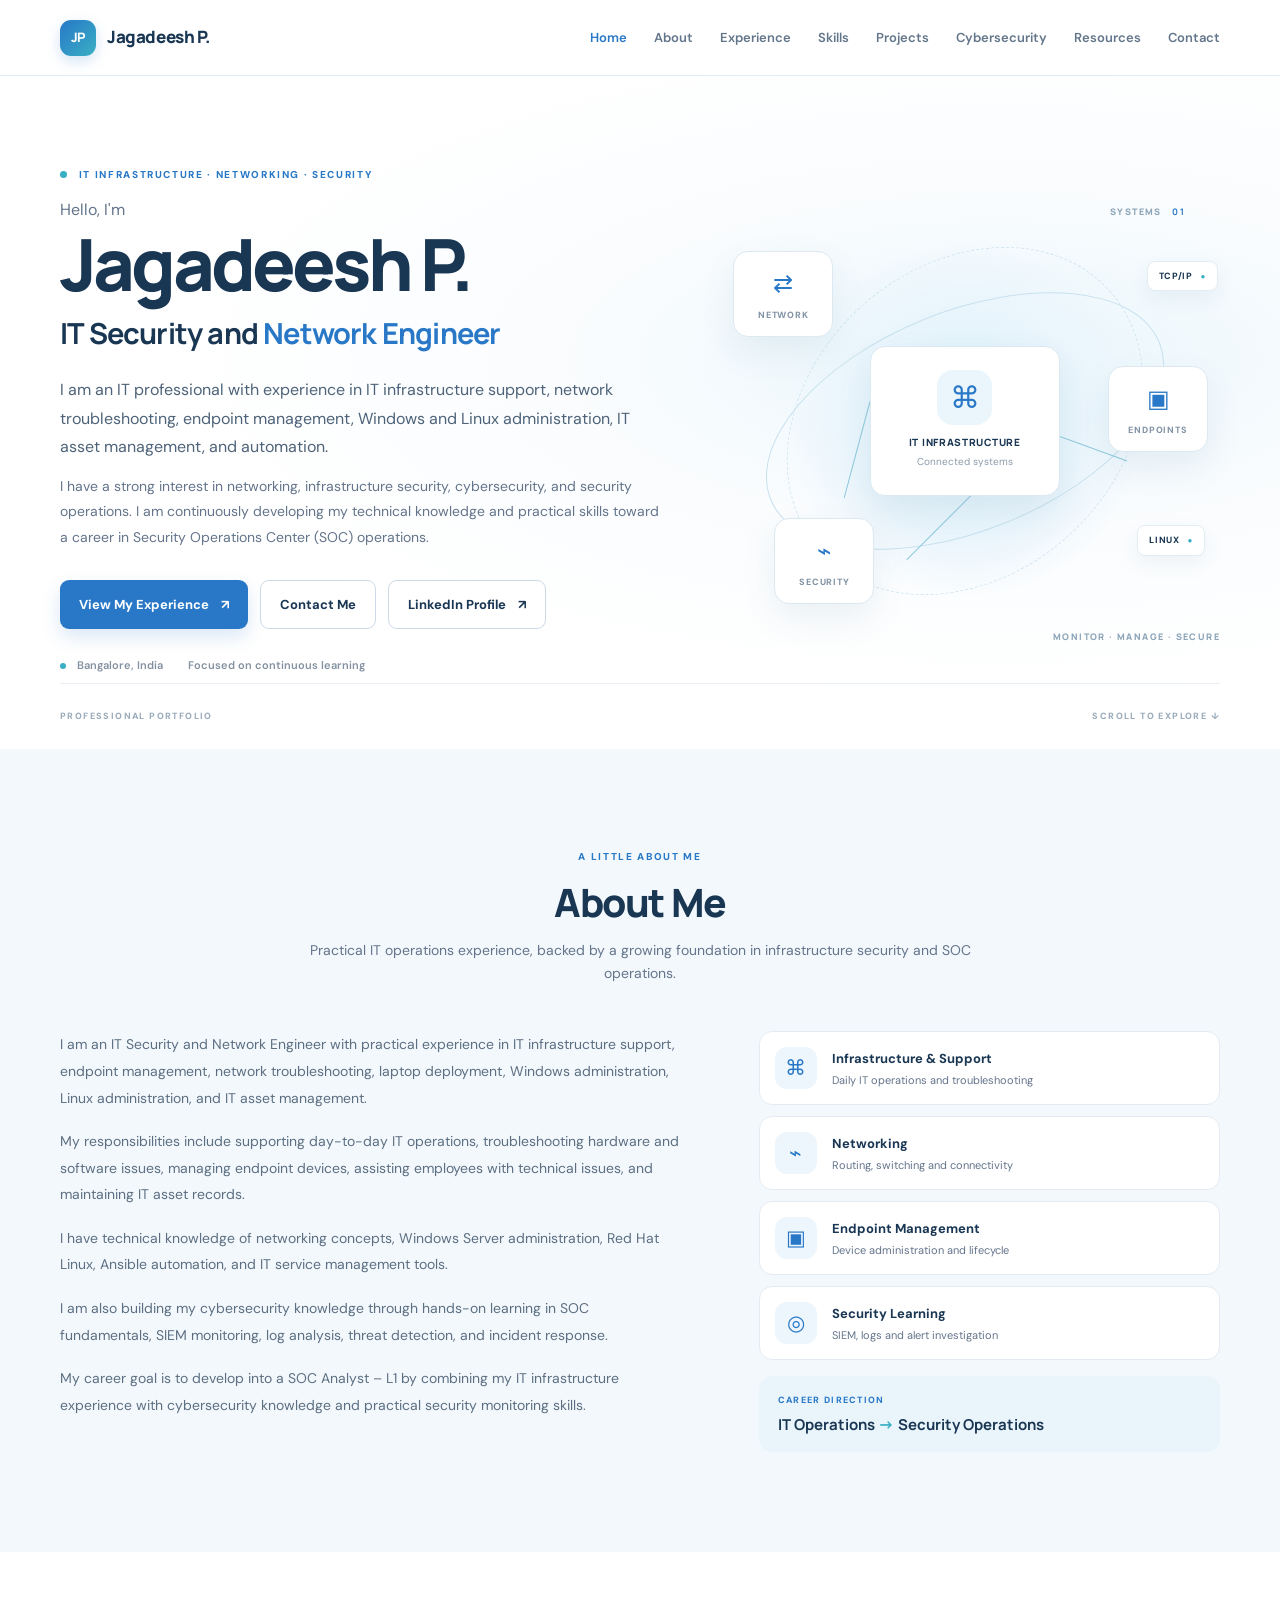
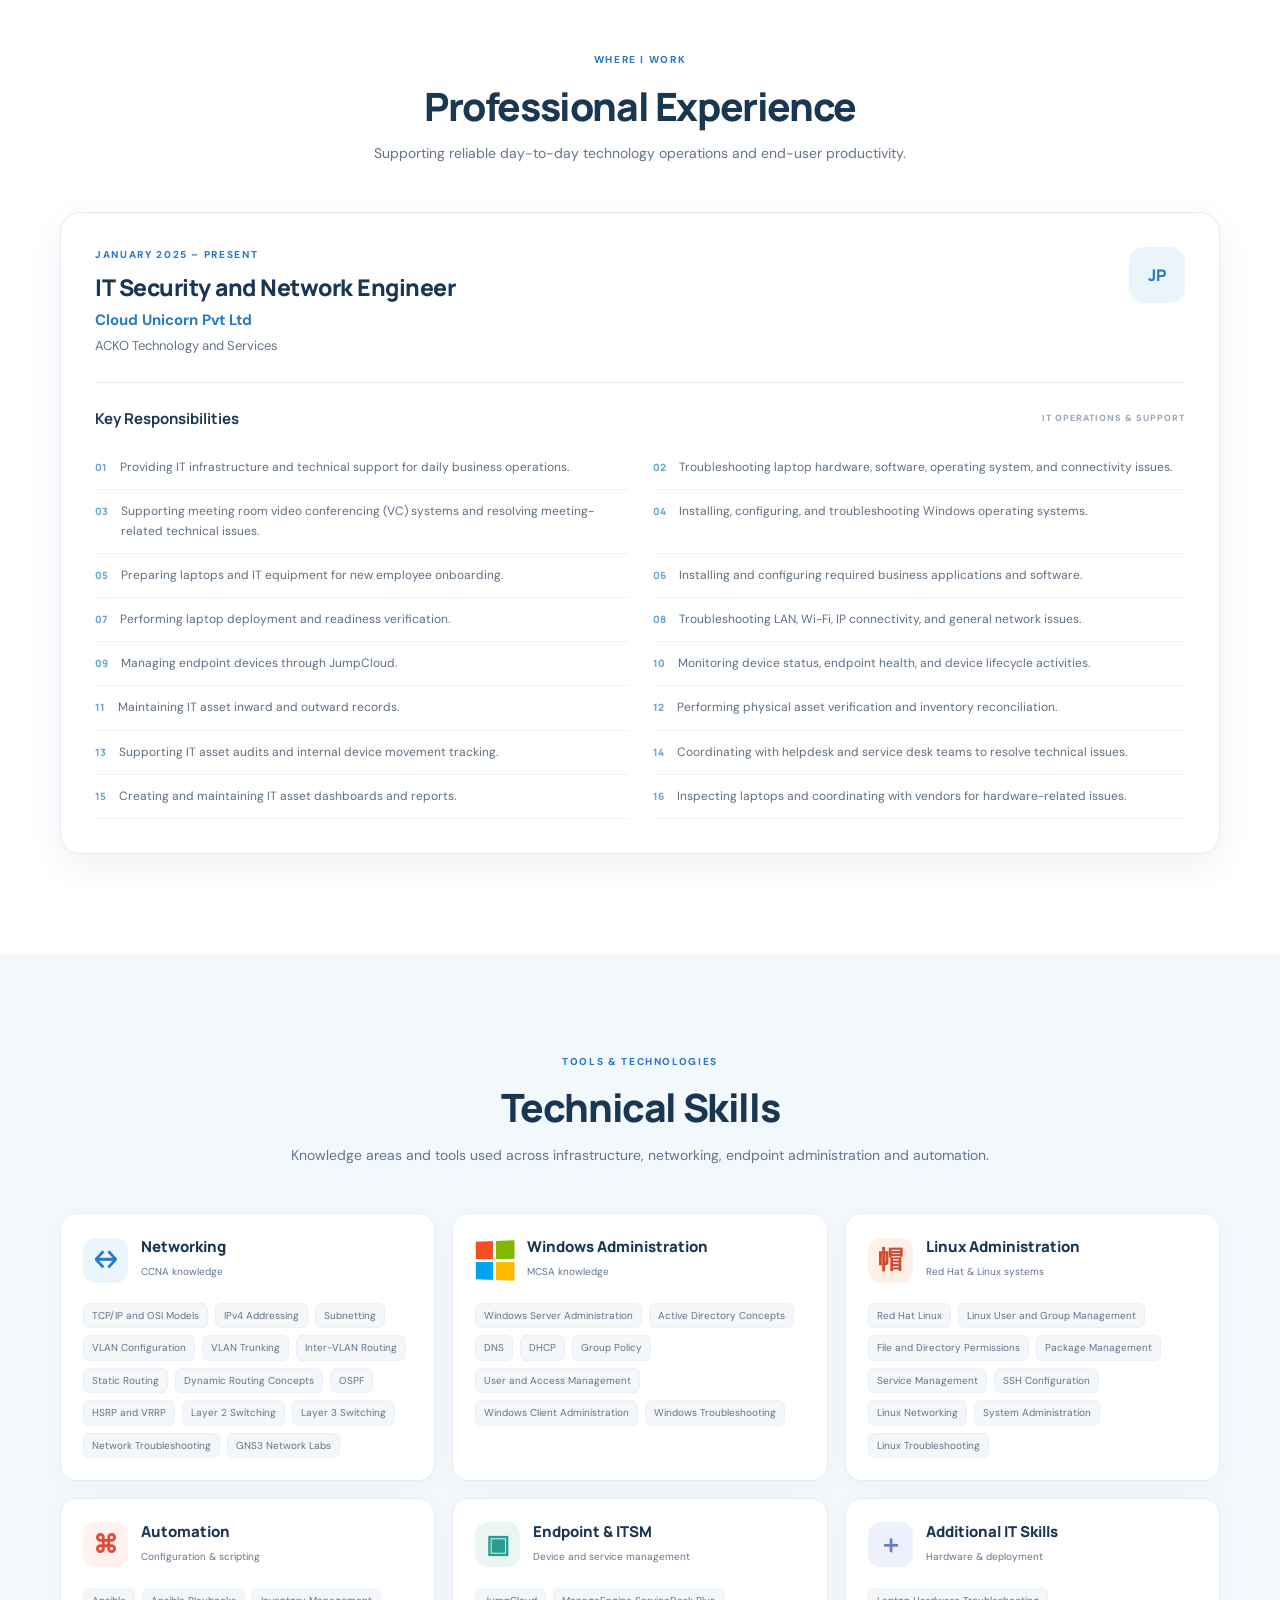
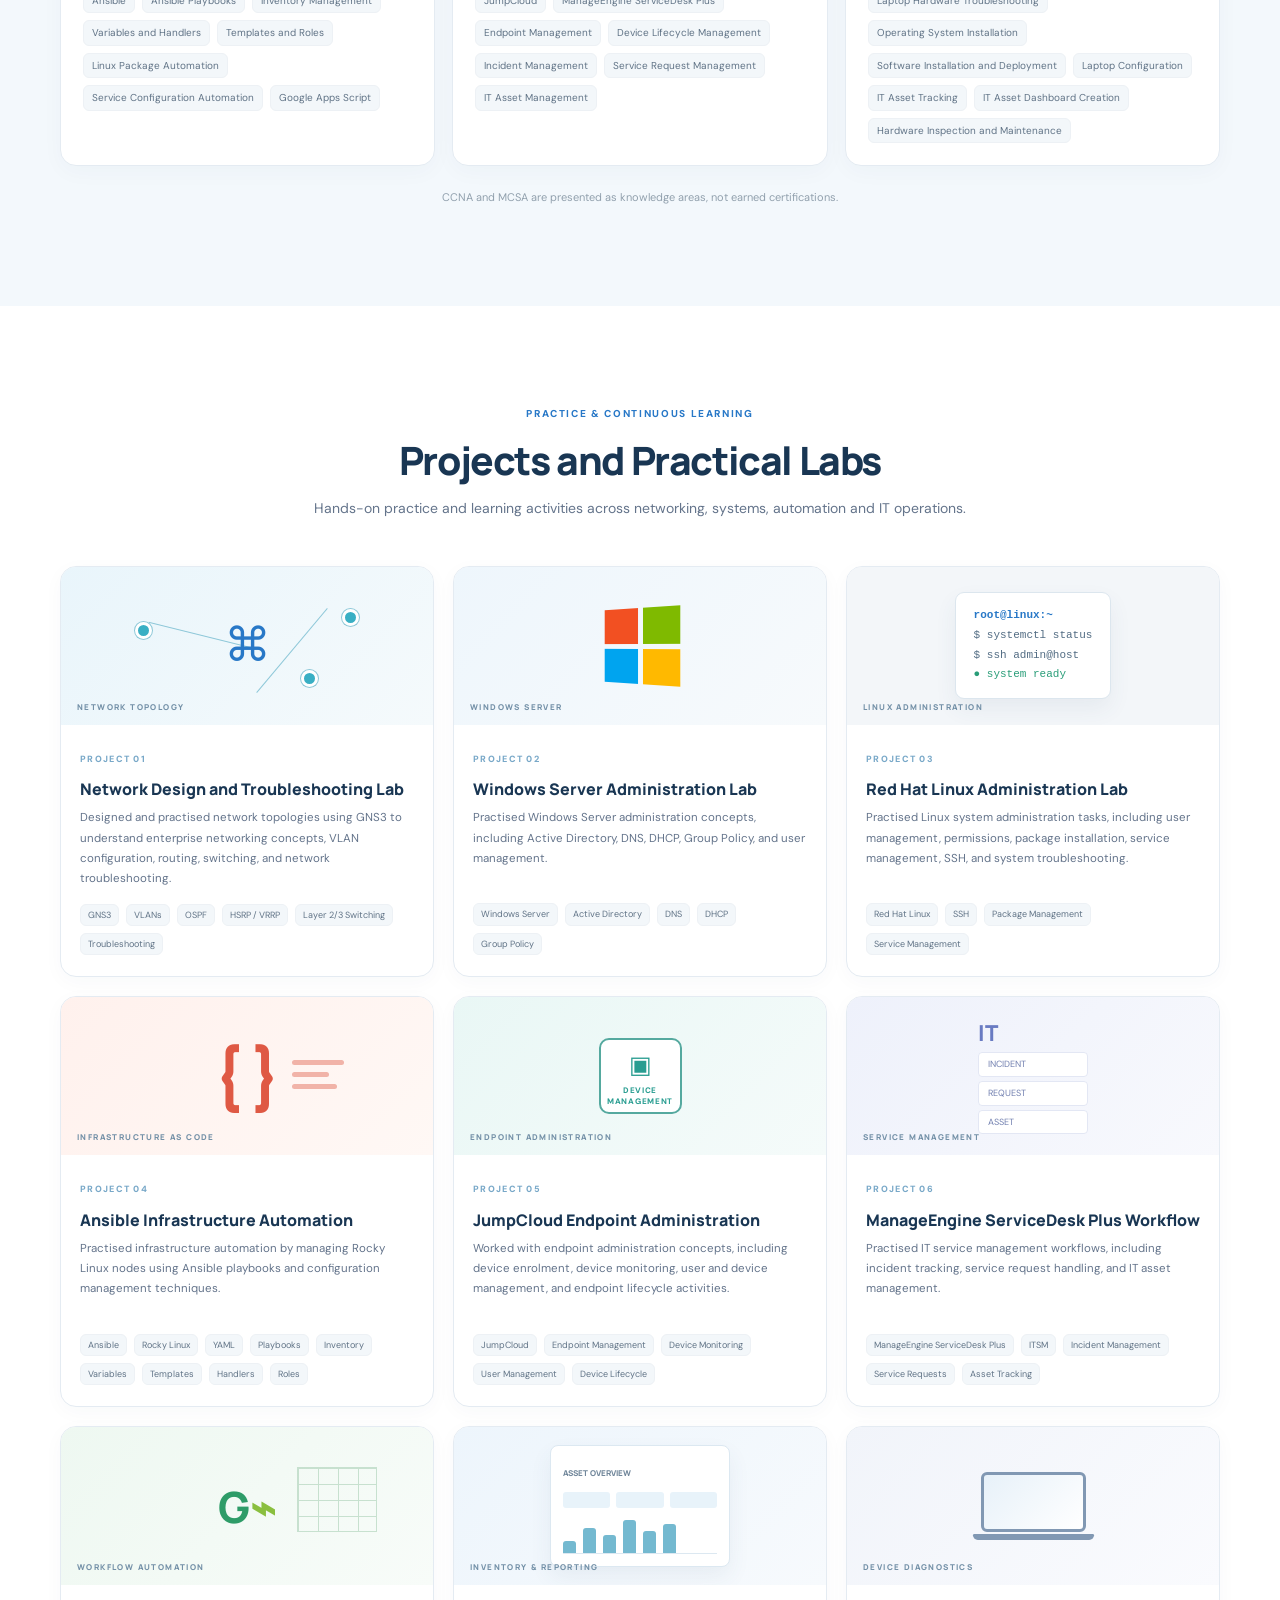
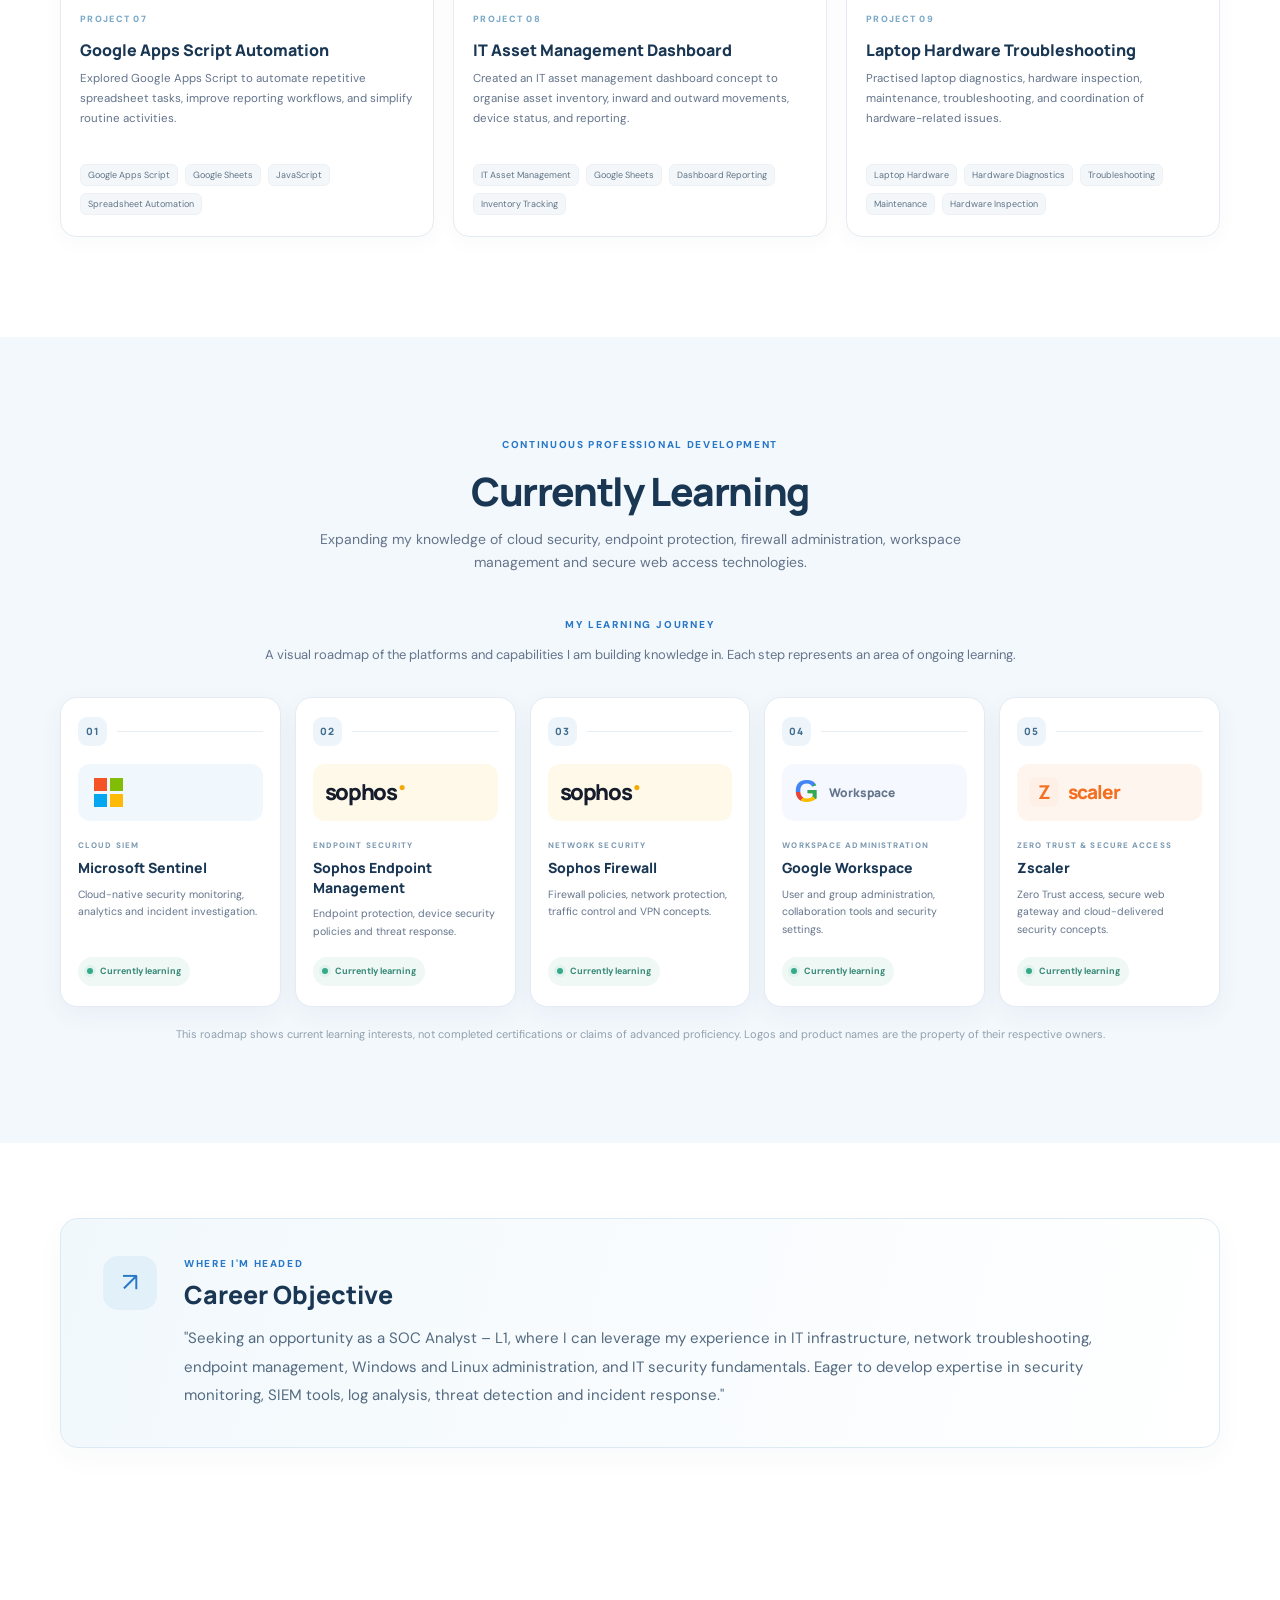
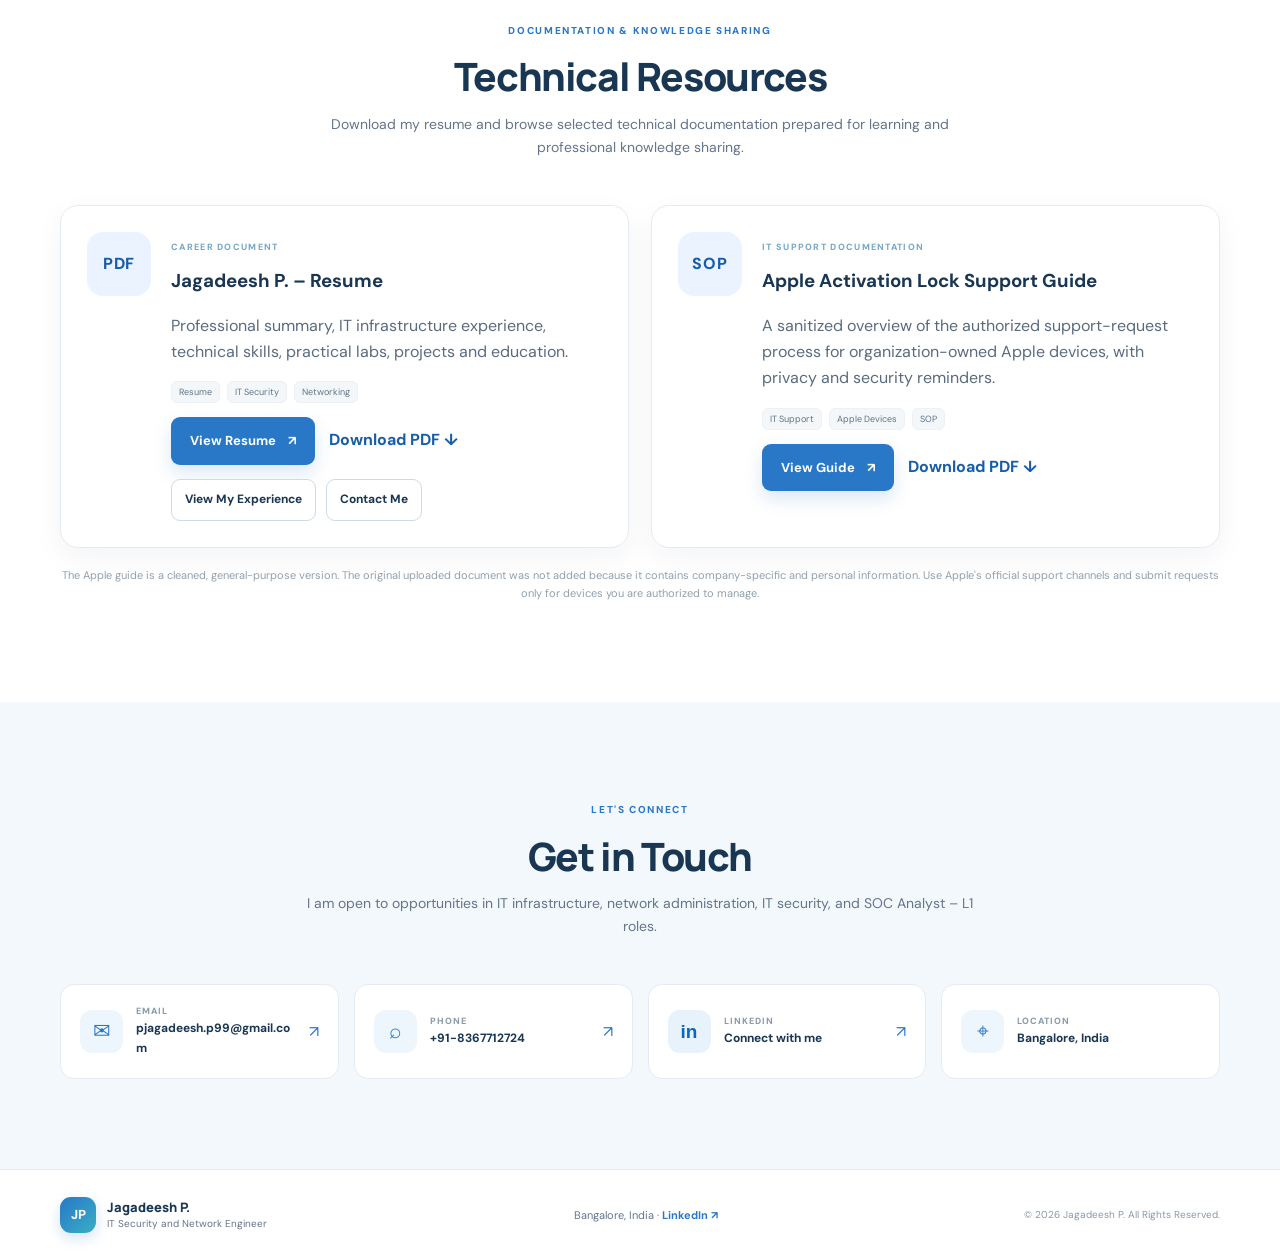
==== index.html @ 889f6184 "Add files via upload" ====
<!doctype html>
<html lang="en">
<head>
  <meta charset="utf-8">
  <meta name="viewport" content="width=device-width, initial-scale=1">
  <meta name="description" content="Portfolio of Jagadeesh P., IT Security and Network Engineer in Bangalore, India. Experience in IT infrastructure, networking, endpoint management, Linux administration and automation.">
  <meta name="theme-color" content="#ffffff">
  <meta property="og:title" content="Jagadeesh P. | IT Security and Network Engineer">
  <meta property="og:description" content="IT infrastructure, networking, endpoint management, Linux administration and cybersecurity learning portfolio.">
  <title>Jagadeesh P. | IT Security and Network Engineer</title>
  <link rel="icon" type="image/svg+xml" href="assets/favicon.svg">
  <link rel="preconnect" href="https://fonts.googleapis.com">
  <link rel="preconnect" href="https://fonts.gstatic.com" crossorigin>
  <link href="https://fonts.googleapis.com/css2?family=DM+Sans:wght@400;500;600;700&family=Manrope:wght@400;500;600;700;800&display=swap" rel="stylesheet">
  <link rel="stylesheet" href="styles.css">
</head>
<body>
  <a class="skip-link" href="#main">Skip to content</a>
  <header class="site-header" id="top">
    <nav class="nav container" aria-label="Main navigation">
      <a class="brand" href="#home" aria-label="Jagadeesh P. home"><span class="monogram">JP</span><span>Jagadeesh P.</span></a>
      <button class="menu-toggle" aria-expanded="false" aria-controls="nav-links" aria-label="Open navigation"><span></span><span></span><span></span></button>
      <div class="nav-links" id="nav-links">
        <a href="#home" class="active">Home</a><a href="#about">About</a><a href="#experience">Experience</a><a href="#skills">Skills</a><a href="#projects">Projects</a><a href="#cybersecurity">Cybersecurity</a><a href="#resources">Resources</a><a href="#contact">Contact</a>
      </div>
    </nav>
  </header>

  <main id="main">
    <section class="hero section" id="home">
      <div class="container hero-grid">
        <div class="hero-copy">
          <p class="eyebrow"><span class="eyebrow-dot"></span> IT INFRASTRUCTURE · NETWORKING · SECURITY</p>
          <p class="hello">Hello, I'm</p>
          <h1>Jagadeesh P.</h1>
          <h2>IT Security and <span>Network Engineer</span></h2>
          <p class="hero-lead">I am an IT professional with experience in IT infrastructure support, network troubleshooting, endpoint management, Windows and Linux administration, IT asset management, and automation.</p>
          <p class="hero-sub">I have a strong interest in networking, infrastructure security, cybersecurity, and security operations. I am continuously developing my technical knowledge and practical skills toward a career in Security Operations Center (SOC) operations.</p>
          <div class="hero-actions"><a class="btn btn-primary" href="#experience">View My Experience <span aria-hidden="true">↗</span></a><a class="btn btn-secondary" href="#contact">Contact Me</a><a class="btn btn-secondary" href="https://www.linkedin.com/in/jagadeesh-p-7a0257312/" target="_blank" rel="noopener noreferrer">LinkedIn Profile <span aria-hidden="true">↗</span></a></div>
          <div class="hero-meta"><span><i class="status-dot"></i> Bangalore, India</span><span>Focused on continuous learning</span></div>
        </div>
        <div class="hero-art" aria-label="Illustration of connected network infrastructure" role="img">
          <div class="art-glow"></div><div class="orbit orbit-one"></div><div class="orbit orbit-two"></div>
          <div class="network-lines"><i></i><i></i><i></i><i></i><i></i></div>
          <div class="node node-main"><span class="node-icon">⌘</span><b>IT INFRASTRUCTURE</b><small>Connected systems</small></div>
          <div class="node node-a"><span>⇄</span><small>NETWORK</small></div><div class="node node-b"><span>▣</span><small>ENDPOINTS</small></div><div class="node node-c"><span>⌁</span><small>SECURITY</small></div>
          <div class="art-label label-top">SYSTEMS <b>01</b></div><div class="art-label label-bottom">MONITOR · MANAGE · SECURE</div>
          <div class="floating-chip chip-one">TCP/IP <span>●</span></div><div class="floating-chip chip-two">LINUX <span>●</span></div>
        </div>
      </div>
      <div class="hero-bottom container"><span>PROFESSIONAL PORTFOLIO</span><span>SCROLL TO EXPLORE ↓</span></div>
    </section>

    <section class="section section-soft" id="about">
      <div class="container">
        <div class="section-heading"><p class="eyebrow">A LITTLE ABOUT ME</p><h2>About Me</h2><p>Practical IT operations experience, backed by a growing foundation in infrastructure security and SOC operations.</p></div>
        <div class="about-grid">
          <div class="about-copy">
            <p>I am an IT Security and Network Engineer with practical experience in IT infrastructure support, endpoint management, network troubleshooting, laptop deployment, Windows administration, Linux administration, and IT asset management.</p>
            <p>My responsibilities include supporting day-to-day IT operations, troubleshooting hardware and software issues, managing endpoint devices, assisting employees with technical issues, and maintaining IT asset records.</p>
            <p>I have technical knowledge of networking concepts, Windows Server administration, Red Hat Linux, Ansible automation, and IT service management tools.</p>
            <p>I am also building my cybersecurity knowledge through hands-on learning in SOC fundamentals, SIEM monitoring, log analysis, threat detection, and incident response.</p>
            <p>My career goal is to develop into a SOC Analyst – L1 by combining my IT infrastructure experience with cybersecurity knowledge and practical security monitoring skills.</p>
          </div>
          <div class="about-aside">
            <div class="info-tile"><span class="tile-icon">⌘</span><div><b>Infrastructure & Support</b><small>Daily IT operations and troubleshooting</small></div></div>
            <div class="info-tile"><span class="tile-icon">⌁</span><div><b>Networking</b><small>Routing, switching and connectivity</small></div></div>
            <div class="info-tile"><span class="tile-icon">▣</span><div><b>Endpoint Management</b><small>Device administration and lifecycle</small></div></div>
            <div class="info-tile"><span class="tile-icon">◎</span><div><b>Security Learning</b><small>SIEM, logs and alert investigation</small></div></div>
            <div class="about-note"><span>CAREER DIRECTION</span><strong>IT Operations <span>→</span> Security Operations</strong></div>
          </div>
        </div>
      </div>
    </section>

    <section class="section" id="experience">
      <div class="container">
        <div class="section-heading"><p class="eyebrow">WHERE I WORK</p><h2>Professional Experience</h2><p>Supporting reliable day-to-day technology operations and end-user productivity.</p></div>
        <article class="experience-card">
          <div class="experience-top"><div><p class="eyebrow">JANUARY 2025 – PRESENT</p><h3>IT Security and Network Engineer</h3><p class="company">Cloud Unicorn Pvt Ltd</p><p class="client">ACKO Technology and Services</p></div><div class="experience-mark">JP</div></div>
          <div class="responsibility-heading"><h4>Key Responsibilities</h4><span>IT OPERATIONS & SUPPORT</span></div>
          <div class="responsibility-grid">
            <div class="responsibility"><b>01</b><span>Providing IT infrastructure and technical support for daily business operations.</span></div>
            <div class="responsibility"><b>02</b><span>Troubleshooting laptop hardware, software, operating system, and connectivity issues.</span></div>
            <div class="responsibility"><b>03</b><span>Supporting meeting room video conferencing (VC) systems and resolving meeting-related technical issues.</span></div>
            <div class="responsibility"><b>04</b><span>Installing, configuring, and troubleshooting Windows operating systems.</span></div>
            <div class="responsibility"><b>05</b><span>Preparing laptops and IT equipment for new employee onboarding.</span></div>
            <div class="responsibility"><b>06</b><span>Installing and configuring required business applications and software.</span></div>
            <div class="responsibility"><b>07</b><span>Performing laptop deployment and readiness verification.</span></div>
            <div class="responsibility"><b>08</b><span>Troubleshooting LAN, Wi-Fi, IP connectivity, and general network issues.</span></div>
            <div class="responsibility"><b>09</b><span>Managing endpoint devices through JumpCloud.</span></div>
            <div class="responsibility"><b>10</b><span>Monitoring device status, endpoint health, and device lifecycle activities.</span></div>
            <div class="responsibility"><b>11</b><span>Maintaining IT asset inward and outward records.</span></div>
            <div class="responsibility"><b>12</b><span>Performing physical asset verification and inventory reconciliation.</span></div>
            <div class="responsibility"><b>13</b><span>Supporting IT asset audits and internal device movement tracking.</span></div>
            <div class="responsibility"><b>14</b><span>Coordinating with helpdesk and service desk teams to resolve technical issues.</span></div>
            <div class="responsibility"><b>15</b><span>Creating and maintaining IT asset dashboards and reports.</span></div>
            <div class="responsibility"><b>16</b><span>Inspecting laptops and coordinating with vendors for hardware-related issues.</span></div>
          </div>
        </article>
      </div>
    </section>

    <section class="section section-soft" id="skills">
      <div class="container">
        <div class="section-heading"><p class="eyebrow">TOOLS & TECHNOLOGIES</p><h2>Technical Skills</h2><p>Knowledge areas and tools used across infrastructure, networking, endpoint administration and automation.</p></div>
        <div class="skills-grid">
          <article class="skill-card"><div class="skill-head"><span class="logo-mark logo-network">↔</span><div><h3>Networking</h3><small>CCNA knowledge</small></div></div><div class="skill-tags"><span>TCP/IP and OSI Models</span><span>IPv4 Addressing</span><span>Subnetting</span><span>VLAN Configuration</span><span>VLAN Trunking</span><span>Inter-VLAN Routing</span><span>Static Routing</span><span>Dynamic Routing Concepts</span><span>OSPF</span><span>HSRP and VRRP</span><span>Layer 2 Switching</span><span>Layer 3 Switching</span><span>Network Troubleshooting</span><span>GNS3 Network Labs</span></div></article>
          <article class="skill-card"><div class="skill-head"><span class="windows-logo" aria-label="Microsoft Windows logo"><i></i><i></i><i></i><i></i></span><div><h3>Windows Administration</h3><small>MCSA knowledge</small></div></div><div class="skill-tags"><span>Windows Server Administration</span><span>Active Directory Concepts</span><span>DNS</span><span>DHCP</span><span>Group Policy</span><span>User and Access Management</span><span>Windows Client Administration</span><span>Windows Troubleshooting</span></div></article>
          <article class="skill-card"><div class="skill-head"><span class="logo-mark logo-linux">帽</span><div><h3>Linux Administration</h3><small>Red Hat & Linux systems</small></div></div><div class="skill-tags"><span>Red Hat Linux</span><span>Linux User and Group Management</span><span>File and Directory Permissions</span><span>Package Management</span><span>Service Management</span><span>SSH Configuration</span><span>Linux Networking</span><span>System Administration</span><span>Linux Troubleshooting</span></div></article>
          <article class="skill-card"><div class="skill-head"><span class="logo-mark logo-automation">⌘</span><div><h3>Automation</h3><small>Configuration & scripting</small></div></div><div class="skill-tags"><span>Ansible</span><span>Ansible Playbooks</span><span>Inventory Management</span><span>Variables and Handlers</span><span>Templates and Roles</span><span>Linux Package Automation</span><span>Service Configuration Automation</span><span>Google Apps Script</span></div></article>
          <article class="skill-card"><div class="skill-head"><span class="logo-mark logo-endpoint">▣</span><div><h3>Endpoint & ITSM</h3><small>Device and service management</small></div></div><div class="skill-tags"><span>JumpCloud</span><span>ManageEngine ServiceDesk Plus</span><span>Endpoint Management</span><span>Device Lifecycle Management</span><span>Incident Management</span><span>Service Request Management</span><span>IT Asset Management</span></div></article>
          <article class="skill-card"><div class="skill-head"><span class="logo-mark logo-additional">＋</span><div><h3>Additional IT Skills</h3><small>Hardware & deployment</small></div></div><div class="skill-tags"><span>Laptop Hardware Troubleshooting</span><span>Operating System Installation</span><span>Software Installation and Deployment</span><span>Laptop Configuration</span><span>IT Asset Tracking</span><span>IT Asset Dashboard Creation</span><span>Hardware Inspection and Maintenance</span></div></article>
        </div>
        <p class="skills-footnote">CCNA and MCSA are presented as knowledge areas, not earned certifications.</p>
      </div>
    </section>

    <section class="section" id="projects">
      <div class="container">
        <div class="section-heading"><p class="eyebrow">PRACTICE & CONTINUOUS LEARNING</p><h2>Projects and Practical Labs</h2><p>Hands-on practice and learning activities across networking, systems, automation and IT operations.</p></div>
        <div class="projects-grid">
          <article class="project-card"><div class="project-visual visual-network"><span class="visual-symbol">⌘</span><span class="visual-caption">NETWORK TOPOLOGY</span><i class="p-node p1"></i><i class="p-node p2"></i><i class="p-node p3"></i><i class="p-line l1"></i><i class="p-line l2"></i></div><div class="project-content"><span class="project-number">PROJECT 01</span><h3>Network Design and Troubleshooting Lab</h3><p>Designed and practised network topologies using GNS3 to understand enterprise networking concepts, VLAN configuration, routing, switching, and network troubleshooting.</p><div class="project-tags"><span>GNS3</span><span>VLANs</span><span>OSPF</span><span>HSRP / VRRP</span><span>Layer 2/3 Switching</span><span>Troubleshooting</span></div></div></article>
          <article class="project-card"><div class="project-visual visual-windows"><span class="windows-logo large"><i></i><i></i><i></i><i></i></span><span class="visual-caption">WINDOWS SERVER</span></div><div class="project-content"><span class="project-number">PROJECT 02</span><h3>Windows Server Administration Lab</h3><p>Practised Windows Server administration concepts, including Active Directory, DNS, DHCP, Group Policy, and user management.</p><div class="project-tags"><span>Windows Server</span><span>Active Directory</span><span>DNS</span><span>DHCP</span><span>Group Policy</span></div></div></article>
          <article class="project-card"><div class="project-visual visual-linux"><span class="terminal-window"><b>root@linux:~</b><br>$ systemctl status<br>$ ssh admin@host<br><em>● system ready</em></span><span class="visual-caption">LINUX ADMINISTRATION</span></div><div class="project-content"><span class="project-number">PROJECT 03</span><h3>Red Hat Linux Administration Lab</h3><p>Practised Linux system administration tasks, including user management, permissions, package installation, service management, SSH, and system troubleshooting.</p><div class="project-tags"><span>Red Hat Linux</span><span>SSH</span><span>Package Management</span><span>Service Management</span></div></div></article>
          <article class="project-card"><div class="project-visual visual-ansible"><span class="code-bracket">{ }</span><span class="visual-caption">INFRASTRUCTURE AS CODE</span><div class="code-lines"><i></i><i></i><i></i></div></div><div class="project-content"><span class="project-number">PROJECT 04</span><h3>Ansible Infrastructure Automation</h3><p>Practised infrastructure automation by managing Rocky Linux nodes using Ansible playbooks and configuration management techniques.</p><div class="project-tags"><span>Ansible</span><span>Rocky Linux</span><span>YAML</span><span>Playbooks</span><span>Inventory</span><span>Variables</span><span>Templates</span><span>Handlers</span><span>Roles</span></div></div></article>
          <article class="project-card"><div class="project-visual visual-endpoint"><span class="device-frame">▣<small>DEVICE<br>MANAGEMENT</small></span><span class="visual-caption">ENDPOINT ADMINISTRATION</span></div><div class="project-content"><span class="project-number">PROJECT 05</span><h3>JumpCloud Endpoint Administration</h3><p>Worked with endpoint administration concepts, including device enrolment, device monitoring, user and device management, and endpoint lifecycle activities.</p><div class="project-tags"><span>JumpCloud</span><span>Endpoint Management</span><span>Device Monitoring</span><span>User Management</span><span>Device Lifecycle</span></div></div></article>
          <article class="project-card"><div class="project-visual visual-itsm"><span class="ticket-stack"><b>IT</b><i>INCIDENT</i><i>REQUEST</i><i>ASSET</i></span><span class="visual-caption">SERVICE MANAGEMENT</span></div><div class="project-content"><span class="project-number">PROJECT 06</span><h3>ManageEngine ServiceDesk Plus Workflow</h3><p>Practised IT service management workflows, including incident tracking, service request handling, and IT asset management.</p><div class="project-tags"><span>ManageEngine ServiceDesk Plus</span><span>ITSM</span><span>Incident Management</span><span>Service Requests</span><span>Asset Tracking</span></div></div></article>
          <article class="project-card"><div class="project-visual visual-script"><span class="script-symbol">G<span>⌁</span></span><span class="visual-caption">WORKFLOW AUTOMATION</span><div class="sheet-grid"></div></div><div class="project-content"><span class="project-number">PROJECT 07</span><h3>Google Apps Script Automation</h3><p>Explored Google Apps Script to automate repetitive spreadsheet tasks, improve reporting workflows, and simplify routine activities.</p><div class="project-tags"><span>Google Apps Script</span><span>Google Sheets</span><span>JavaScript</span><span>Spreadsheet Automation</span></div></div></article>
          <article class="project-card"><div class="project-visual visual-dashboard"><div class="mini-dashboard"><b>ASSET OVERVIEW</b><div class="dash-stats"><i></i><i></i><i></i></div><div class="dash-chart"><span></span><span></span><span></span><span></span><span></span><span></span></div></div><span class="visual-caption">INVENTORY & REPORTING</span></div><div class="project-content"><span class="project-number">PROJECT 08</span><h3>IT Asset Management Dashboard</h3><p>Created an IT asset management dashboard concept to organise asset inventory, inward and outward movements, device status, and reporting.</p><div class="project-tags"><span>IT Asset Management</span><span>Google Sheets</span><span>Dashboard Reporting</span><span>Inventory Tracking</span></div></div></article>
          <article class="project-card"><div class="project-visual visual-hardware"><div class="laptop-illustration"><div></div><span></span></div><span class="visual-caption">DEVICE DIAGNOSTICS</span></div><div class="project-content"><span class="project-number">PROJECT 09</span><h3>Laptop Hardware Troubleshooting</h3><p>Practised laptop diagnostics, hardware inspection, maintenance, troubleshooting, and coordination of hardware-related issues.</p><div class="project-tags"><span>Laptop Hardware</span><span>Hardware Diagnostics</span><span>Troubleshooting</span><span>Maintenance</span><span>Hardware Inspection</span></div></div></article>
        </div>
      </div>
    </section>

    <section class="section section-soft" id="cybersecurity">
      <div class="container">
        <div class="section-heading"><p class="eyebrow">CONTINUOUS PROFESSIONAL DEVELOPMENT</p><h2>Currently Learning</h2><p>Expanding my knowledge of cloud security, endpoint protection, firewall administration, workspace management and secure web access technologies.</p></div>
        <div class="roadmap-intro"><span class="roadmap-kicker">MY LEARNING JOURNEY</span><p>A visual roadmap of the platforms and capabilities I am building knowledge in. Each step represents an area of ongoing learning.</p></div>
        <div class="learning-roadmap">
          <article class="roadmap-card roadmap-microsoft"><div class="roadmap-step"><span>01</span><i></i></div><div class="roadmap-logo microsoft-logo" aria-label="Microsoft logo"><i></i><i></i><i></i><i></i></div><div class="roadmap-content"><span class="roadmap-category">CLOUD SIEM</span><h3>Microsoft Sentinel</h3><p>Cloud-native security monitoring, analytics and incident investigation.</p><span class="roadmap-status"><i></i> Currently learning</span></div></article>
          <article class="roadmap-card roadmap-sophos"><div class="roadmap-step"><span>02</span><i></i></div><div class="roadmap-logo sophos-logo" aria-label="Sophos logo">sophos<span>●</span></div><div class="roadmap-content"><span class="roadmap-category">ENDPOINT SECURITY</span><h3>Sophos Endpoint Management</h3><p>Endpoint protection, device security policies and threat response.</p><span class="roadmap-status"><i></i> Currently learning</span></div></article>
          <article class="roadmap-card roadmap-sophos"><div class="roadmap-step"><span>03</span><i></i></div><div class="roadmap-logo sophos-logo" aria-label="Sophos logo">sophos<span>●</span></div><div class="roadmap-content"><span class="roadmap-category">NETWORK SECURITY</span><h3>Sophos Firewall</h3><p>Firewall policies, network protection, traffic control and VPN concepts.</p><span class="roadmap-status"><i></i> Currently learning</span></div></article>
          <article class="roadmap-card roadmap-google"><div class="roadmap-step"><span>04</span><i></i></div><div class="roadmap-logo google-logo" aria-label="Google Workspace logo"><b>G</b><span>Workspace</span></div><div class="roadmap-content"><span class="roadmap-category">WORKSPACE ADMINISTRATION</span><h3>Google Workspace</h3><p>User and group administration, collaboration tools and security settings.</p><span class="roadmap-status"><i></i> Currently learning</span></div></article>
          <article class="roadmap-card roadmap-zscaler"><div class="roadmap-step"><span>05</span><i></i></div><div class="roadmap-logo zscaler-logo" aria-label="Zscaler logo"><b>Z</b><span>scaler</span></div><div class="roadmap-content"><span class="roadmap-category">ZERO TRUST & SECURE ACCESS</span><h3>Zscaler</h3><p>Zero Trust access, secure web gateway and cloud-delivered security concepts.</p><span class="roadmap-status"><i></i> Currently learning</span></div></article>
        </div>
        <p class="learning-disclaimer">This roadmap shows current learning interests, not completed certifications or claims of advanced proficiency. Logos and product names are the property of their respective owners.</p>
      </div>
    </section>

    <section class="section objective-section">
      <div class="container"><div class="objective-card"><div class="objective-icon">↗</div><div><p class="eyebrow">WHERE I'M HEADED</p><h2>Career Objective</h2><blockquote>"Seeking an opportunity as a SOC Analyst – L1, where I can leverage my experience in IT infrastructure, network troubleshooting, endpoint management, Windows and Linux administration, and IT security fundamentals. Eager to develop expertise in security monitoring, SIEM tools, log analysis, threat detection and incident response."</blockquote></div></div></div>
    </section>


    <section class="section" id="resources">
      <div class="container">
        <div class="section-heading"><p class="eyebrow">DOCUMENTATION & KNOWLEDGE SHARING</p><h2>Technical Resources</h2><p>Download my resume and browse selected technical documentation prepared for learning and professional knowledge sharing.</p></div>
        <div class="resource-grid">
          <article class="resource-card"><div class="resource-icon">PDF</div><div class="resource-body"><span class="project-number">CAREER DOCUMENT</span><h3>Jagadeesh P. – Resume</h3><p>Professional summary, IT infrastructure experience, technical skills, practical labs, projects and education.</p><div class="project-tags"><span>Resume</span><span>IT Security</span><span>Networking</span></div><a class="btn btn-primary resource-link" href="documents/Jagadeesh-P-Resume.pdf" target="_blank" rel="noopener noreferrer">View Resume <span aria-hidden="true">↗</span></a><a class="resource-download" href="documents/Jagadeesh-P-Resume.pdf" download>Download PDF ↓</a><div class="resume-quick-links"><a class="btn btn-secondary" href="#experience">View My Experience</a><a class="btn btn-secondary" href="#contact">Contact Me</a></div></div></article>
          <article class="resource-card"><div class="resource-icon">SOP</div><div class="resource-body"><span class="project-number">IT SUPPORT DOCUMENTATION</span><h3>Apple Activation Lock Support Guide</h3><p>A sanitized overview of the authorized support-request process for organization-owned Apple devices, with privacy and security reminders.</p><div class="project-tags"><span>IT Support</span><span>Apple Devices</span><span>SOP</span></div><a class="btn btn-primary resource-link" href="documents/Apple-Activation-Lock-Organization-Device-Guide.pdf" target="_blank" rel="noopener noreferrer">View Guide <span aria-hidden="true">↗</span></a><a class="resource-download" href="documents/Apple-Activation-Lock-Organization-Device-Guide.pdf" download>Download PDF ↓</a></div></article>
        </div>
        <p class="learning-disclaimer">The Apple guide is a cleaned, general-purpose version. The original uploaded document was not added because it contains company-specific and personal information. Use Apple's official support channels and submit requests only for devices you are authorized to manage.</p>
      </div>
    </section>

    <section class="section section-soft contact-section" id="contact">
      <div class="container">
        <div class="section-heading"><p class="eyebrow">LET'S CONNECT</p><h2>Get in Touch</h2><p>I am open to opportunities in IT infrastructure, network administration, IT security, and SOC Analyst – L1 roles.</p></div>
        <div class="contact-grid">
          <a class="contact-card" href="mailto:pjagadeesh.p99@gmail.com"><span class="contact-icon">✉</span><span><small>EMAIL</small><b>pjagadeesh.p99@gmail.com</b></span><span class="contact-arrow">↗</span></a>
          <a class="contact-card" href="tel:+918367712724"><span class="contact-icon">⌕</span><span><small>PHONE</small><b>+91-8367712724</b></span><span class="contact-arrow">↗</span></a>
          <a class="contact-card" href="https://www.linkedin.com/in/jagadeesh-p-7a0257312/" target="_blank" rel="noopener noreferrer"><span class="contact-icon linkedin-icon">in</span><span><small>LINKEDIN</small><b>Connect with me</b></span><span class="contact-arrow">↗</span></a>
          <div class="contact-card"><span class="contact-icon">⌖</span><span><small>LOCATION</small><b>Bangalore, India</b></span></div>
        </div>
      </div>
    </section>
  </main>

  <footer class="site-footer"><div class="container footer-inner"><div class="footer-brand"><span class="monogram">JP</span><div><b>Jagadeesh P.</b><span>IT Security and Network Engineer</span></div></div><p>Bangalore, India · <a href="https://www.linkedin.com/in/jagadeesh-p-7a0257312/" target="_blank" rel="noopener noreferrer">LinkedIn ↗</a></p><p class="copyright">© 2026 Jagadeesh P. All Rights Reserved.</p></div></footer>
  <script src="script.js"></script>
</body>
</html>
---- styles.css ----
@import url('https://fonts.googleapis.com/css2?family=DM+Sans:wght@400;500;600;700&family=Manrope:wght@400;500;600;700;800&display=swap');
:root{--navy:#193653;--blue:#2878c7;--cyan:#39afc4;--slate:#64748b;--muted:#8190a2;--line:#e4ebf2;--pale:#f3f8fc;--white:#fff;--shadow:0 12px 35px rgba(33,75,112,.08);--radius:18px}
*{box-sizing:border-box}html{scroll-behavior:smooth;scroll-padding-top:88px}body{margin:0;background:#fff;color:var(--navy);font-family:"DM Sans",sans-serif;line-height:1.65;-webkit-font-smoothing:antialiased}a{color:inherit;text-decoration:none}button{font:inherit}.container{width:min(1160px,calc(100% - 48px));margin-inline:auto}.section{padding:100px 0}.section-soft{background:var(--pale)}.site-header{height:76px;position:sticky;top:0;z-index:50;background:rgba(255,255,255,.94);backdrop-filter:blur(16px);border-bottom:1px solid rgba(224,233,241,.85)}.nav{height:100%;display:flex;align-items:center;justify-content:space-between}.brand{display:flex;align-items:center;gap:11px;font-family:Manrope,sans-serif;font-size:17px;font-weight:800;letter-spacing:-.4px}.monogram{width:36px;height:36px;display:grid;place-items:center;border-radius:11px;color:#fff;font-size:13px;font-weight:800;background:linear-gradient(135deg,#2878c7,#39afc4);box-shadow:0 5px 14px #2878c733}.nav-links{display:flex;align-items:center;gap:27px}.nav-links a{font-size:13px;font-weight:600;color:#63758a;transition:.2s}.nav-links a:hover,.nav-links a.active{color:var(--blue)}.menu-toggle{display:none;background:none;border:0;padding:8px}.menu-toggle span{display:block;width:23px;height:2px;background:var(--navy);margin:5px}
.hero{padding:82px 0 25px;overflow:hidden;background:radial-gradient(ellipse at 78% 42%,#e9f6fc 0,rgba(243,248,252,.4) 31%,transparent 61%),#fff}.hero-grid{display:grid;grid-template-columns:1.08fr .92fr;gap:50px;align-items:center;min-height:525px}.eyebrow{font-size:10px;font-weight:800;letter-spacing:1.65px;color:var(--blue);margin:0 0 14px}.eyebrow-dot,.status-dot{display:inline-block;width:7px;height:7px;border-radius:50%;background:var(--cyan);margin-right:8px}.hello{font-size:16px;color:var(--slate);margin:0 0 2px}.hero h1{font:800 clamp(48px,6vw,72px)/1.08 Manrope,sans-serif;letter-spacing:-3.8px;margin:0 0 12px;color:var(--navy)}.hero h2{font:700 clamp(21px,2.6vw,29px)/1.3 Manrope,sans-serif;letter-spacing:-.8px;margin:0 0 23px}.hero h2 span{color:var(--blue)}.hero-lead{font-size:16px;line-height:1.8;color:#4e6379;max-width:610px;margin:0 0 12px}.hero-sub{font-size:14px;line-height:1.8;color:var(--slate);max-width:600px;margin:0}.hero-actions{display:flex;gap:12px;margin-top:30px}.btn{padding:13px 19px;border-radius:9px;font-size:13px;font-weight:700;display:inline-flex;align-items:center;gap:12px;transition:transform .2s,box-shadow .2s}.btn:hover{transform:translateY(-2px)}.btn-primary{background:var(--blue);color:white;box-shadow:0 8px 18px #2878c72b}.btn-secondary{border:1px solid #cddbe8;color:var(--navy);background:#fff}.hero-meta{display:flex;gap:25px;margin-top:27px;font-size:11px;color:#8391a0;font-weight:600}.status-dot{width:6px;height:6px}.hero-art{height:450px;position:relative;display:grid;place-items:center;isolation:isolate}.art-glow{position:absolute;width:350px;height:350px;border-radius:50%;background:radial-gradient(circle,#d9f0f7 0,#eaf5fc 48%,transparent 72%);z-index:-2}.orbit{position:absolute;border:1px solid #c8e1ee;border-radius:50%;transform:rotate(-22deg)}.orbit-one{width:420px;height:220px}.orbit-two{width:310px;height:390px;transform:rotate(48deg);border-style:dashed;opacity:.8}.node{position:absolute;background:#fff;border:1px solid #dce9f1;box-shadow:0 15px 35px #31698c16;border-radius:15px;display:flex;align-items:center;justify-content:center;flex-direction:column;z-index:2}.node-main{width:190px;height:150px;gap:5px}.node-icon{width:55px;height:55px;border-radius:16px;background:#eaf5fc;color:var(--blue);display:grid;place-items:center;font-size:30px;margin-bottom:5px}.node b{font:800 10px Manrope;letter-spacing:.7px}.node small{font-size:10px;color:#8b9bab}.node-a,.node-b,.node-c{width:100px;height:86px;gap:5px}.node-a span,.node-b span,.node-c span{font-size:24px;color:var(--blue)}.node-a small,.node-b small,.node-c small{font-size:9px;font-weight:800;letter-spacing:.8px;color:#8293a5}.node-a{top:55px;left:24px}.node-b{right:12px;top:170px}.node-c{bottom:42px;left:65px}.network-lines{position:absolute;width:320px;height:260px}.network-lines i{position:absolute;height:1px;background:#8fc9dc;transform-origin:left}.network-lines i:nth-child(1){width:145px;left:75px;top:90px;transform:rotate(26deg)}.network-lines i:nth-child(2){width:130px;left:200px;top:125px;transform:rotate(20deg)}.network-lines i:nth-child(3){width:140px;left:100px;top:190px;transform:rotate(-35deg)}.network-lines i:nth-child(4){width:125px;left:190px;top:180px;transform:rotate(135deg)}.network-lines i:nth-child(5){width:100px;left:65px;top:110px;transform:rotate(105deg)}.art-label{position:absolute;font:800 9px Manrope;letter-spacing:1.4px;color:#8ba4b7}.art-label b{color:var(--blue);margin-left:7px}.label-top{top:9px;right:35px}.label-bottom{bottom:3px;right:0}.floating-chip{position:absolute;background:#fff;border:1px solid #e2edf3;border-radius:8px;padding:7px 11px;font-size:9px;font-weight:800;letter-spacing:.7px;box-shadow:0 8px 20px #31698c12}.floating-chip span{color:var(--cyan);font-size:8px;margin-left:5px}.chip-one{right:2px;top:65px}.chip-two{bottom:90px;right:15px}.hero-bottom{display:flex;justify-content:space-between;padding-top:25px;border-top:1px solid #e9eff4;color:#9aabba;font-size:9px;font-weight:800;letter-spacing:1.4px}
.section-heading{max-width:700px;margin:0 auto 46px;text-align:center}.section-heading h2{font:800 clamp(30px,4vw,39px)/1.2 Manrope,sans-serif;letter-spacing:-1.4px;margin:0 0 13px}.section-heading>p:last-child{color:var(--slate);font-size:14px;margin:0}.about-grid{display:grid;grid-template-columns:1.15fr .85fr;gap:75px;align-items:start}.about-copy p{color:#5c6f82;font-size:14px;line-height:1.9;margin:0 0 17px}.about-aside{display:grid;gap:11px}.info-tile{display:flex;align-items:center;gap:15px;background:#fff;border:1px solid var(--line);padding:15px;border-radius:13px}.tile-icon{width:42px;height:42px;flex:0 0 42px;border-radius:12px;display:grid;place-items:center;background:#edf6fc;color:var(--blue);font-size:21px}.info-tile b,.info-tile small{display:block}.info-tile b{font-size:13px}.info-tile small{font-size:11px;color:var(--slate);margin-top:2px}.about-note{padding:17px 19px;background:#eaf5fb;border-radius:13px;margin-top:5px}.about-note span{display:block;color:var(--blue);font-size:9px;font-weight:800;letter-spacing:1.3px}.about-note strong{display:block;font:700 15px Manrope;margin-top:5px}.about-note strong span{display:inline;color:var(--cyan);font-size:16px}
.experience-card{border:1px solid var(--line);border-radius:20px;padding:34px;background:#fff;box-shadow:var(--shadow)}.experience-top{display:flex;justify-content:space-between;align-items:flex-start;padding-bottom:26px;border-bottom:1px solid var(--line)}.experience-top .eyebrow{margin-bottom:8px}.experience-top h3{font:800 23px Manrope;margin:0 0 5px;letter-spacing:-.5px}.company{font-weight:700;color:var(--blue);margin:0;font-size:15px}.client{color:var(--slate);margin:2px 0 0;font-size:13px}.experience-mark{width:56px;height:56px;border-radius:15px;display:grid;place-items:center;background:#eaf5fb;color:var(--blue);font:800 16px Manrope}.responsibility-heading{display:flex;align-items:center;justify-content:space-between;margin:25px 0 17px}.responsibility-heading h4{font:700 15px Manrope;margin:0}.responsibility-heading span{font-size:9px;letter-spacing:1px;color:#9aa8b6;font-weight:800}.responsibility-grid{display:grid;grid-template-columns:1fr 1fr;gap:0 25px}.responsibility{display:flex;gap:13px;padding:12px 0;border-bottom:1px solid #eef2f5;font-size:12px;color:#5c6f82;line-height:1.6}.responsibility b{font:800 10px Manrope;color:#6ca6ce;padding-top:2px}
.skills-grid{display:grid;grid-template-columns:repeat(3,1fr);gap:17px}.skill-card{background:#fff;border:1px solid var(--line);border-radius:16px;padding:22px;box-shadow:0 6px 22px #254b6a08;transition:.25s}.skill-card:hover,.project-card:hover{transform:translateY(-4px);box-shadow:0 16px 35px #254b6a12;border-color:#c9dfef}.skill-head{display:flex;align-items:center;gap:13px;margin-bottom:19px}.skill-head h3{font:800 15px Manrope;margin:0}.skill-head small{font-size:10px;color:var(--slate)}.logo-mark{width:45px;height:45px;border-radius:13px;display:grid;place-items:center;font-size:25px;font-weight:700}.logo-network{background:#eaf5fc;color:#2878c7}.logo-linux{background:#fff0e8;color:#d34a30}.logo-automation{background:#fff1ee;color:#e34b37}.logo-endpoint{background:#e9f6f4;color:#299d91}.logo-additional{background:#eef1fb;color:#697bc2}.windows-logo{display:grid;grid-template-columns:1fr 1fr;gap:3px;width:39px;height:39px;transform:perspective(80px) rotateY(-8deg)}.windows-logo i:nth-child(1){background:#f25022}.windows-logo i:nth-child(2){background:#7fba00}.windows-logo i:nth-child(3){background:#00a4ef}.windows-logo i:nth-child(4){background:#ffb900}.windows-logo.large{width:76px;height:76px;gap:5px}.skill-tags,.project-tags{display:flex;flex-wrap:wrap;gap:7px}.skill-tags span,.project-tags span{background:#f3f7fa;border:1px solid #edf1f5;color:#607386;border-radius:6px;padding:5px 8px;font-size:10px;line-height:1.35}.skills-footnote{text-align:center;color:#91a0ad;font-size:11px;margin:22px 0 0}
.projects-grid{display:grid;grid-template-columns:repeat(3,1fr);gap:19px}.project-card{border:1px solid var(--line);border-radius:16px;overflow:hidden;background:#fff;transition:.25s;box-shadow:0 5px 20px #254b6a08}.project-visual{height:158px;position:relative;display:flex;align-items:center;justify-content:center;overflow:hidden}.visual-caption{position:absolute;bottom:13px;left:16px;font:800 8px Manrope;letter-spacing:1.4px;color:#7390a7}.visual-network{background:linear-gradient(135deg,#e9f5fb,#f5fafc)}.visual-symbol{font-size:47px;color:#2878c7;z-index:2}.p-node{position:absolute;width:17px;height:17px;border:3px solid #fff;border-radius:50%;background:#39afc4;box-shadow:0 0 0 1px #8ec8d8}.p1{left:20%;top:35%}.p2{right:20%;top:27%}.p3{right:31%;bottom:24%}.p-line{position:absolute;height:1px;background:#8fc8d9;width:110px}.l1{transform:rotate(14deg);top:43%;left:23%}.l2{transform:rotate(130deg);top:53%;right:23%}.visual-windows{background:linear-gradient(135deg,#eef6fc,#f7fafc)}.visual-windows .large{z-index:2}.visual-linux{background:#f3f6f9}.terminal-window{font:11px/1.8 monospace;background:#fff;border:1px solid #dce6ee;border-radius:9px;padding:13px 18px;color:#526c83;box-shadow:0 10px 22px #345b7712}.terminal-window b{color:#2878c7}.terminal-window em{font-style:normal;color:#299d78}.visual-ansible{background:linear-gradient(135deg,#fff1ed,#fff8f5)}.code-bracket{font:800 62px Manrope;color:#df5944}.code-lines{position:absolute;display:grid;gap:7px;left:62%;top:40%}.code-lines i{height:5px;width:52px;border-radius:5px;background:#f1b3a8}.code-lines i:nth-child(2){width:37px}.code-lines i:nth-child(3){width:45px}.visual-endpoint{background:linear-gradient(135deg,#e9f7f5,#f5fbfa)}.device-frame{width:83px;height:76px;border:2px solid #55a99f;border-radius:10px;display:grid;place-content:center;text-align:center;color:#299d91;font-size:24px;background:#fff}.device-frame small{font-size:8px;font-weight:800;line-height:1.4;letter-spacing:.7px}.visual-itsm{background:linear-gradient(135deg,#eef1fb,#f8f9fd)}.ticket-stack{display:grid;gap:4px;width:110px}.ticket-stack b{font:800 22px Manrope;color:#697bc2}.ticket-stack i{font-style:normal;font-size:9px;padding:4px 9px;background:#fff;border:1px solid #e3e7f4;border-radius:4px;color:#7280b0}.visual-script{background:linear-gradient(135deg,#eef8f1,#f8fcf9)}.script-symbol{font:800 43px Manrope;color:#2e9c68}.script-symbol span{color:#8abf3f}.sheet-grid{position:absolute;right:15%;top:25%;width:80px;height:65px;opacity:.5;background:linear-gradient(#9bc8a9 1px,transparent 1px),linear-gradient(90deg,#9bc8a9 1px,transparent 1px);background-size:20px 16px;border:1px solid #9bc8a9}.visual-dashboard{background:linear-gradient(135deg,#edf5fc,#f7fafd)}.mini-dashboard{width:180px;padding:12px;background:#fff;border:1px solid #dce8f1;border-radius:8px;box-shadow:0 10px 22px #345b7712}.mini-dashboard b{font:800 8px Manrope;color:#70869a}.dash-stats{display:flex;gap:6px;margin:8px 0}.dash-stats i{height:16px;flex:1;background:#e8f3fa;border-radius:3px}.dash-chart{height:38px;display:flex;align-items:end;gap:7px;border-bottom:1px solid #dce8f1}.dash-chart span{width:13px;background:#74b9d0;border-radius:3px 3px 0 0}.dash-chart span:nth-child(1){height:35%}.dash-chart span:nth-child(2){height:70%}.dash-chart span:nth-child(3){height:50%}.dash-chart span:nth-child(4){height:90%}.dash-chart span:nth-child(5){height:60%}.dash-chart span:nth-child(6){height:80%}.visual-hardware{background:linear-gradient(135deg,#f1f4fa,#fafbfe)}.laptop-illustration{width:105px;height:68px;position:relative}.laptop-illustration div{height:60px;border:3px solid #8198b3;border-radius:6px;background:linear-gradient(135deg,#e7f1f9,#fff)}.laptop-illustration span{position:absolute;bottom:0;left:-8px;width:121px;height:6px;border-radius:2px 2px 8px 8px;background:#8198b3}.project-content{padding:19px 19px 21px}.project-number{font-size:9px;font-weight:800;letter-spacing:1.3px;color:#78a8c8}.project-content h3{font:800 16px/1.4 Manrope;margin:8px 0}.project-content p{font-size:11.5px;line-height:1.75;color:var(--slate);min-height:80px;margin:0 0 15px}.project-tags span{font-size:9px;padding:4px 7px}
.cyber-layout{display:grid;grid-template-columns:1fr 1fr;gap:20px;align-items:stretch}.learning-panel,.wazuh-card{border:1px solid var(--line);border-radius:18px;background:#fff;padding:28px;box-shadow:0 7px 24px #254b6a08}.panel-title{display:flex;align-items:center;gap:13px;margin-bottom:22px}.shield-icon{width:44px;height:44px;border-radius:13px;background:#eaf5fc;color:var(--blue);display:grid;place-items:center;font-size:28px}.panel-title h3,.wazuh-card h3{font:800 18px Manrope;margin:0}.panel-title small{font-size:11px;color:var(--slate)}.learning-list{display:grid;grid-template-columns:1fr 1fr;gap:10px}.learning-list span{font-size:11px;color:#586d81;padding-left:16px;position:relative}.learning-list span:before{content:"";position:absolute;width:6px;height:6px;border-radius:50%;background:#39afc4;left:0;top:8px}.wazuh-card{background:linear-gradient(145deg,#fff,#f7fbfe);position:relative;overflow:hidden}.wazuh-top{display:flex;justify-content:space-between;align-items:center;margin-bottom:25px}.wazuh-mark{width:43px;height:43px;border-radius:13px;background:#e8f3fb;color:#2878c7;display:grid;place-items:center;font:800 22px Manrope}.learning-badge{font-size:8px;letter-spacing:1px;font-weight:800;color:#299d91;background:#eaf7f4;padding:7px 9px;border-radius:5px}.wazuh-card .eyebrow{margin-bottom:8px}.wazuh-card h3{font-size:22px;margin-bottom:12px}.wazuh-card>p:not(.eyebrow){font-size:13px;color:var(--slate);line-height:1.8;margin:0 0 17px}.wazuh-flow{display:flex;align-items:center;gap:12px;margin-top:23px;padding:13px;background:#f0f7fb;border-radius:9px;color:#6b8ca5;font:800 9px Manrope;letter-spacing:1px}.wazuh-flow i{font-style:normal;color:#39afc4;font-size:15px}.learning-disclaimer{text-align:center;color:#91a0ad;font-size:11px;margin:18px 0 0}
.objective-section{padding:75px 0}.objective-card{display:grid;grid-template-columns:58px 1fr;gap:23px;align-items:start;padding:37px 42px;border:1px solid #dceaf3;border-radius:18px;background:linear-gradient(105deg,#f1f8fc,#fff);box-shadow:0 10px 30px #254b6a08}.objective-icon{width:54px;height:54px;display:grid;place-items:center;background:#e2f1f9;color:var(--blue);font-size:26px;border-radius:15px}.objective-card .eyebrow{margin:0 0 5px}.objective-card h2{font:800 25px Manrope;margin:0 0 12px}.objective-card blockquote{font-size:15px;line-height:1.9;color:#536a80;margin:0;max-width:950px}
.contact-section{padding-bottom:90px}.contact-grid{display:grid;grid-template-columns:repeat(3,1fr);gap:15px}.contact-card{min-width:0;display:flex;align-items:center;gap:13px;padding:19px;background:#fff;border:1px solid var(--line);border-radius:14px;transition:.2s}.contact-card[href]:hover{border-color:#a9cce2;transform:translateY(-3px);box-shadow:var(--shadow)}.contact-icon{width:43px;height:43px;flex:0 0 43px;display:grid;place-items:center;border-radius:12px;background:#edf6fc;color:var(--blue);font-size:21px}.contact-card small,.contact-card b{display:block}.contact-card small{font-size:9px;letter-spacing:1px;color:#8b9aaa;font-weight:800}.contact-card b{font-size:12px;overflow-wrap:anywhere}.contact-arrow{margin-left:auto;color:var(--blue)}.site-footer{background:#fff;border-top:1px solid var(--line);padding:27px 0}.footer-inner{display:flex;align-items:center;justify-content:space-between;gap:20px}.footer-brand{display:flex;align-items:center;gap:11px}.footer-brand b,.footer-brand span:not(.monogram){display:block}.footer-brand b{font:800 13px Manrope}.footer-brand div span{font-size:10px;color:var(--slate)}.footer-inner>p{font-size:11px;color:var(--slate);margin:0}.footer-inner .copyright{font-size:10px;color:#8998a7}
.skip-link{position:absolute;left:-999px;top:8px;background:#fff;padding:10px;z-index:100}.skip-link:focus{left:8px}
@media(max-width:980px){.nav-links{gap:16px}.nav-links a{font-size:12px}.hero-grid{gap:15px}.hero-art{transform:scale(.9)}.skills-grid{grid-template-columns:repeat(2,1fr)}.projects-grid{grid-template-columns:repeat(2,1fr)}.about-grid{gap:35px}}
@media(max-width:720px){.container{width:min(100% - 36px,560px)}.section{padding:72px 0}.site-header{height:68px}.menu-toggle{display:block}.nav-links{display:none;position:absolute;left:0;right:0;top:67px;padding:14px 22px 20px;background:#fff;border-bottom:1px solid var(--line);box-shadow:0 12px 18px #1c3e5a10;flex-direction:column;align-items:stretch;gap:0}.nav-links.open{display:flex}.nav-links a{padding:11px 4px;font-size:14px}.hero{padding-top:50px}.hero-grid{grid-template-columns:1fr;gap:15px}.hero h1{font-size:54px;letter-spacing:-2.8px}.hero-art{height:350px;transform:scale(.84);margin:-5px 0 -25px}.hero-bottom{font-size:8px}.about-grid,.cyber-layout{grid-template-columns:1fr;gap:28px}.about-aside{grid-template-columns:1fr 1fr}.about-note{grid-column:1/-1}.responsibility-grid{grid-template-columns:1fr}.experience-card{padding:23px}.skills-grid{grid-template-columns:1fr 1fr;gap:12px}.skill-card{padding:17px}.skill-head{align-items:flex-start}.skill-head h3{font-size:13px}.projects-grid{grid-template-columns:1fr 1fr;gap:13px}.project-content{padding:15px}.project-content h3{font-size:14px}.project-content p{min-height:115px}.contact-grid{grid-template-columns:1fr}.objective-card{padding:25px;grid-template-columns:1fr;gap:14px}.footer-inner{flex-wrap:wrap}.footer-inner .copyright{width:100%;border-top:1px solid var(--line);padding-top:13px}.section-heading{margin-bottom:34px}}
@media(max-width:460px){.hero h1{font-size:47px}.hero h2{font-size:21px}.hero-actions{flex-wrap:wrap}.hero-meta{gap:13px;flex-wrap:wrap}.hero-art{margin-left:-28px;margin-right:-28px;transform:scale(.76)}.about-aside{grid-template-columns:1fr}.about-note{grid-column:auto}.skills-grid,.projects-grid{grid-template-columns:1fr}.project-content p{min-height:0}.responsibility-heading{align-items:flex-start;gap:10px;flex-direction:column}.experience-top h3{font-size:19px}.experience-mark{width:45px;height:45px}.learning-list{grid-template-columns:1fr}.objective-card blockquote{font-size:13px}.footer-inner{align-items:flex-start;flex-direction:column;gap:12px}}
@media(prefers-reduced-motion:reduce){*,*::before,*::after{scroll-behavior:auto!important;transition:none!important;animation:none!important}}

/* Technical resources and downloadable documents */
.resource-grid{display:grid;grid-template-columns:repeat(2,minmax(0,1fr));gap:22px}
.resource-card{display:flex;gap:20px;padding:26px;background:#fff;border:1px solid #e5ebf3;border-radius:18px;box-shadow:0 10px 30px rgba(22,48,80,.05)}
.resource-icon{width:64px;height:64px;flex:0 0 64px;display:grid;place-items:center;border-radius:16px;background:#eaf3ff;color:#175da8;font-weight:800;letter-spacing:.06em}
.resource-body{min-width:0}.resource-body h3{margin:7px 0 9px}.resource-body p{color:#5b6b7e;line-height:1.65}
.resource-link{display:inline-flex;margin-top:14px}.resource-download{display:inline-block;margin:14px 0 0 14px;color:#175da8;font-weight:700;text-decoration:none}
.resource-download:hover{text-decoration:underline}
@media(max-width:760px){.resource-grid{grid-template-columns:1fr}.resource-card{padding:20px;gap:14px}.resource-icon{width:52px;height:52px;flex-basis:52px}}

/* Portfolio update: current learning technologies and LinkedIn contact */
.learning-layout{grid-template-columns:1fr}.learning-layout .learning-panel{width:100%}.learning-layout .learning-list{grid-template-columns:repeat(2,minmax(0,1fr));gap:13px}.linkedin-icon{font-family:Arial,sans-serif;font-weight:800;font-size:19px;background:#e8f2fb;color:#0a66c2}.contact-grid{grid-template-columns:repeat(4,minmax(0,1fr))}.footer-inner a{color:var(--blue);font-weight:700}
@media(max-width:980px){.contact-grid{grid-template-columns:repeat(2,minmax(0,1fr))}}
@media(max-width:460px){.learning-layout .learning-list{grid-template-columns:1fr}.contact-grid{grid-template-columns:1fr}}

/* Quick navigation links displayed with the resume resource */
.resume-quick-links{display:flex;flex-wrap:wrap;gap:10px;margin-top:14px}.resume-quick-links .btn{font-size:12px;padding:10px 13px}


/* Currently Learning: visual feature roadmap */
.roadmap-intro{max-width:760px;margin:-10px auto 30px;text-align:center}.roadmap-kicker{font-size:10px;letter-spacing:1.8px;font-weight:800;color:var(--blue)}.roadmap-intro p{font-size:13px;line-height:1.75;color:var(--slate);margin:8px 0 0}
.learning-roadmap{display:grid;grid-template-columns:repeat(5,minmax(0,1fr));gap:14px;align-items:stretch}
.roadmap-card{position:relative;min-width:0;display:flex;flex-direction:column;gap:18px;padding:19px 17px 20px;border:1px solid var(--line);border-radius:17px;background:#fff;box-shadow:0 8px 25px rgba(33,75,112,.055);transition:transform .2s ease,box-shadow .2s ease,border-color .2s ease}
.roadmap-card:hover{transform:translateY(-4px);box-shadow:0 14px 30px rgba(33,75,112,.1);border-color:#c8ddeb}
.roadmap-step{display:flex;align-items:center;gap:10px;color:#8aa0b3;font:800 10px Manrope;letter-spacing:1px}.roadmap-step span{width:29px;height:29px;display:grid;place-items:center;border-radius:9px;background:#eef5fa;color:#416d8e}.roadmap-step i{height:1px;flex:1;background:#e6edf3}
.roadmap-logo{height:57px;display:flex;align-items:center;gap:9px;padding:10px 12px;border-radius:12px;background:#f6f9fc;color:#334e68;font:800 16px Manrope;letter-spacing:-.5px;white-space:nowrap}.microsoft-logo{display:grid;grid-template-columns:13px 13px;grid-template-rows:13px 13px;gap:3px;align-content:center;justify-content:start;padding-left:16px}.microsoft-logo i{display:block;width:13px;height:13px;background:#f35325}.microsoft-logo i:nth-child(2){background:#81bc06}.microsoft-logo i:nth-child(3){background:#05a6f0}.microsoft-logo i:nth-child(4){background:#ffba08}
.sophos-logo{color:#151d2c;font-size:22px;letter-spacing:-1.4px}.sophos-logo span{color:#f2a900;font-size:12px;margin-left:-7px;margin-top:-12px}.google-logo{gap:10px;color:#64748b;font-size:12px;letter-spacing:0}.google-logo b{font:800 31px Arial,sans-serif;background:conic-gradient(from -45deg,#4285f4 0 25%,#34a853 25% 48%,#fbbc05 48% 72%,#ea4335 72% 88%,#4285f4 88%);color:transparent;background-clip:text}.zscaler-logo{color:#f36f21;font-size:19px;letter-spacing:-1px}.zscaler-logo b{width:30px;height:30px;display:grid;place-items:center;border-radius:8px;background:#fff0e7;color:#f36f21;font-size:19px}
.roadmap-content{display:flex;flex-direction:column;align-items:flex-start;flex:1}.roadmap-category{font-size:8px;line-height:1.5;letter-spacing:1.1px;font-weight:800;color:#7c9ab2}.roadmap-content h3{font:800 14px/1.4 Manrope;color:var(--navy);margin:7px 0 8px}.roadmap-content p{font-size:10.5px;line-height:1.7;color:var(--slate);margin:0 0 16px}.roadmap-status{display:inline-flex;align-items:center;gap:7px;margin-top:auto;padding:7px 9px;border-radius:20px;background:#eff8f5;color:#398a77;font-size:9px;font-weight:700}.roadmap-status i{width:6px;height:6px;border-radius:50%;background:#36a98b;box-shadow:0 0 0 3px #dff2eb}
.roadmap-microsoft .roadmap-logo{background:#f0f7fd}.roadmap-sophos .roadmap-logo{background:#fff9e9}.roadmap-google .roadmap-logo{background:#f5f8ff}.roadmap-zscaler .roadmap-logo{background:#fff5ef}
@media(max-width:1050px){.learning-roadmap{grid-template-columns:repeat(3,minmax(0,1fr))}}
@media(max-width:720px){.learning-roadmap{grid-template-columns:repeat(2,minmax(0,1fr));gap:12px}.roadmap-card{padding:16px 14px}.roadmap-content h3{font-size:13px}}
@media(max-width:460px){.learning-roadmap{grid-template-columns:1fr}.roadmap-card{display:grid;grid-template-columns:1fr;gap:12px}.roadmap-logo{height:50px}.roadmap-content p{margin-bottom:12px}}
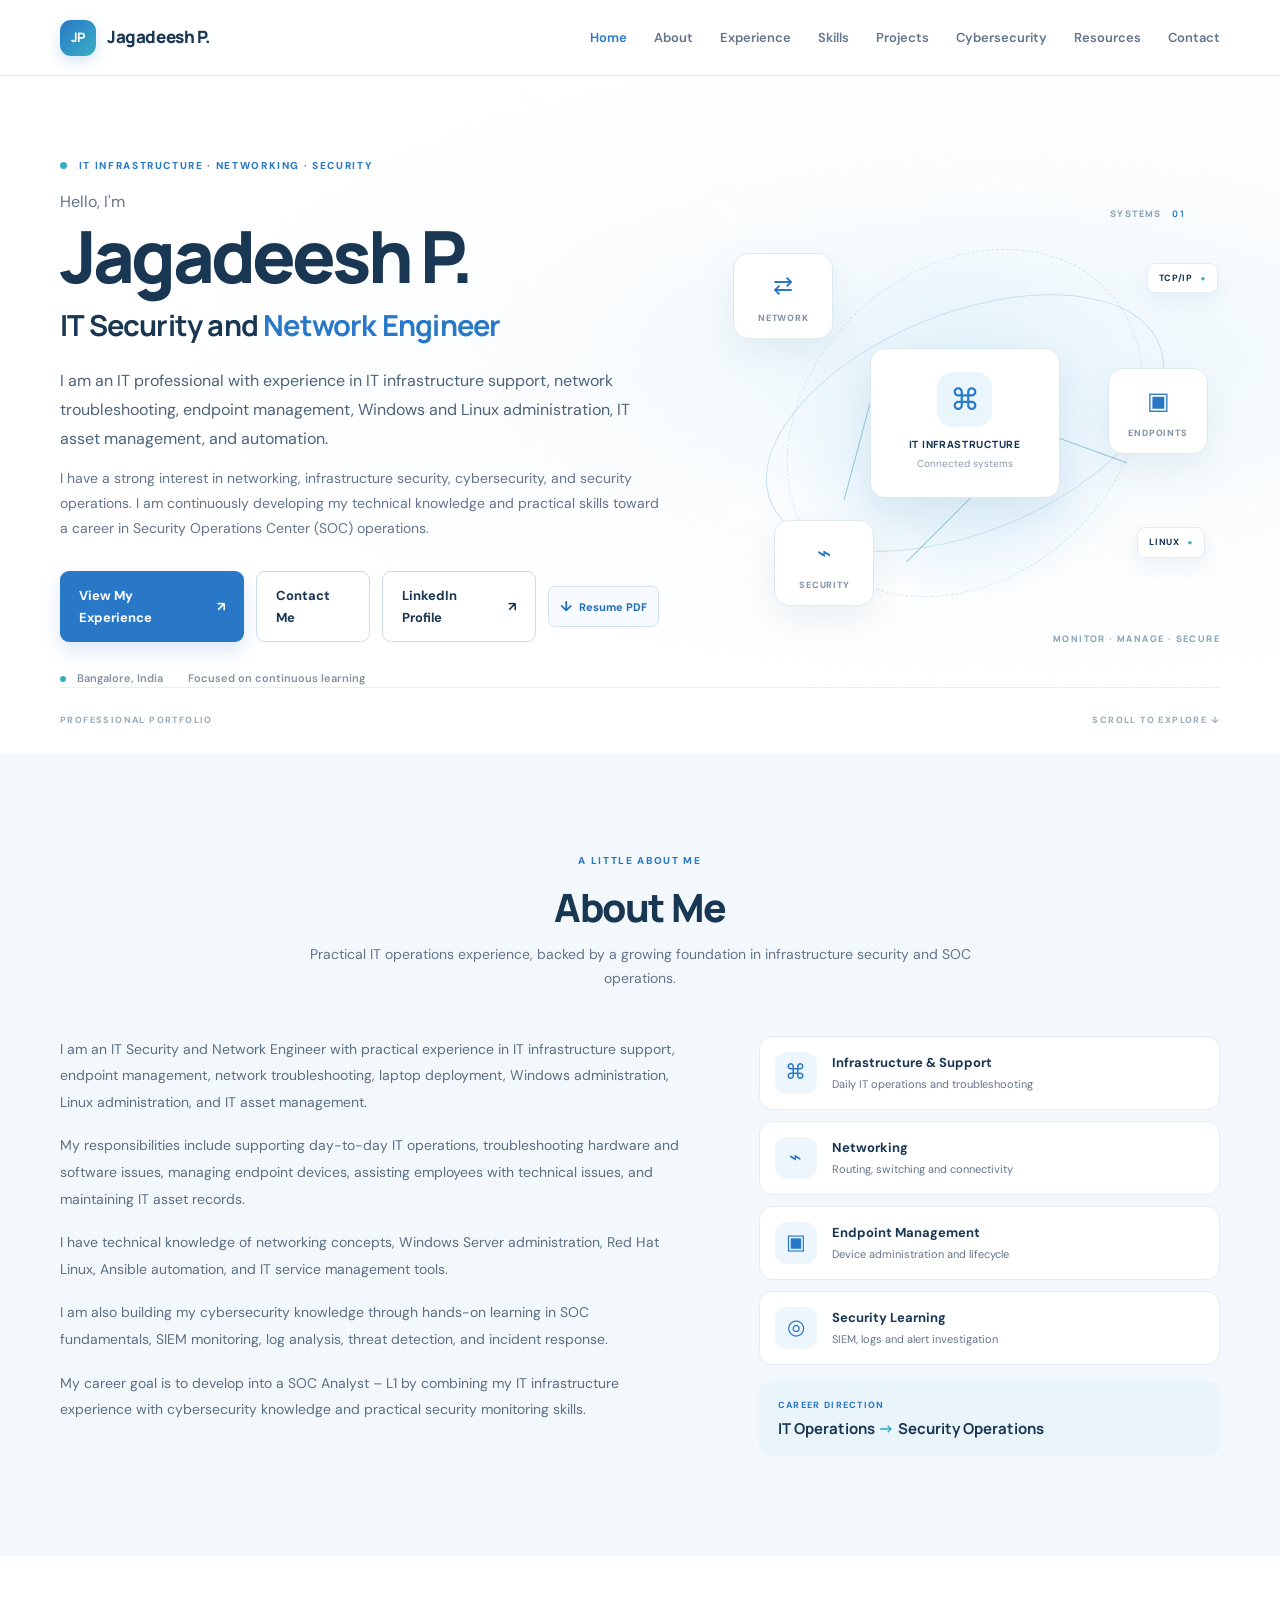
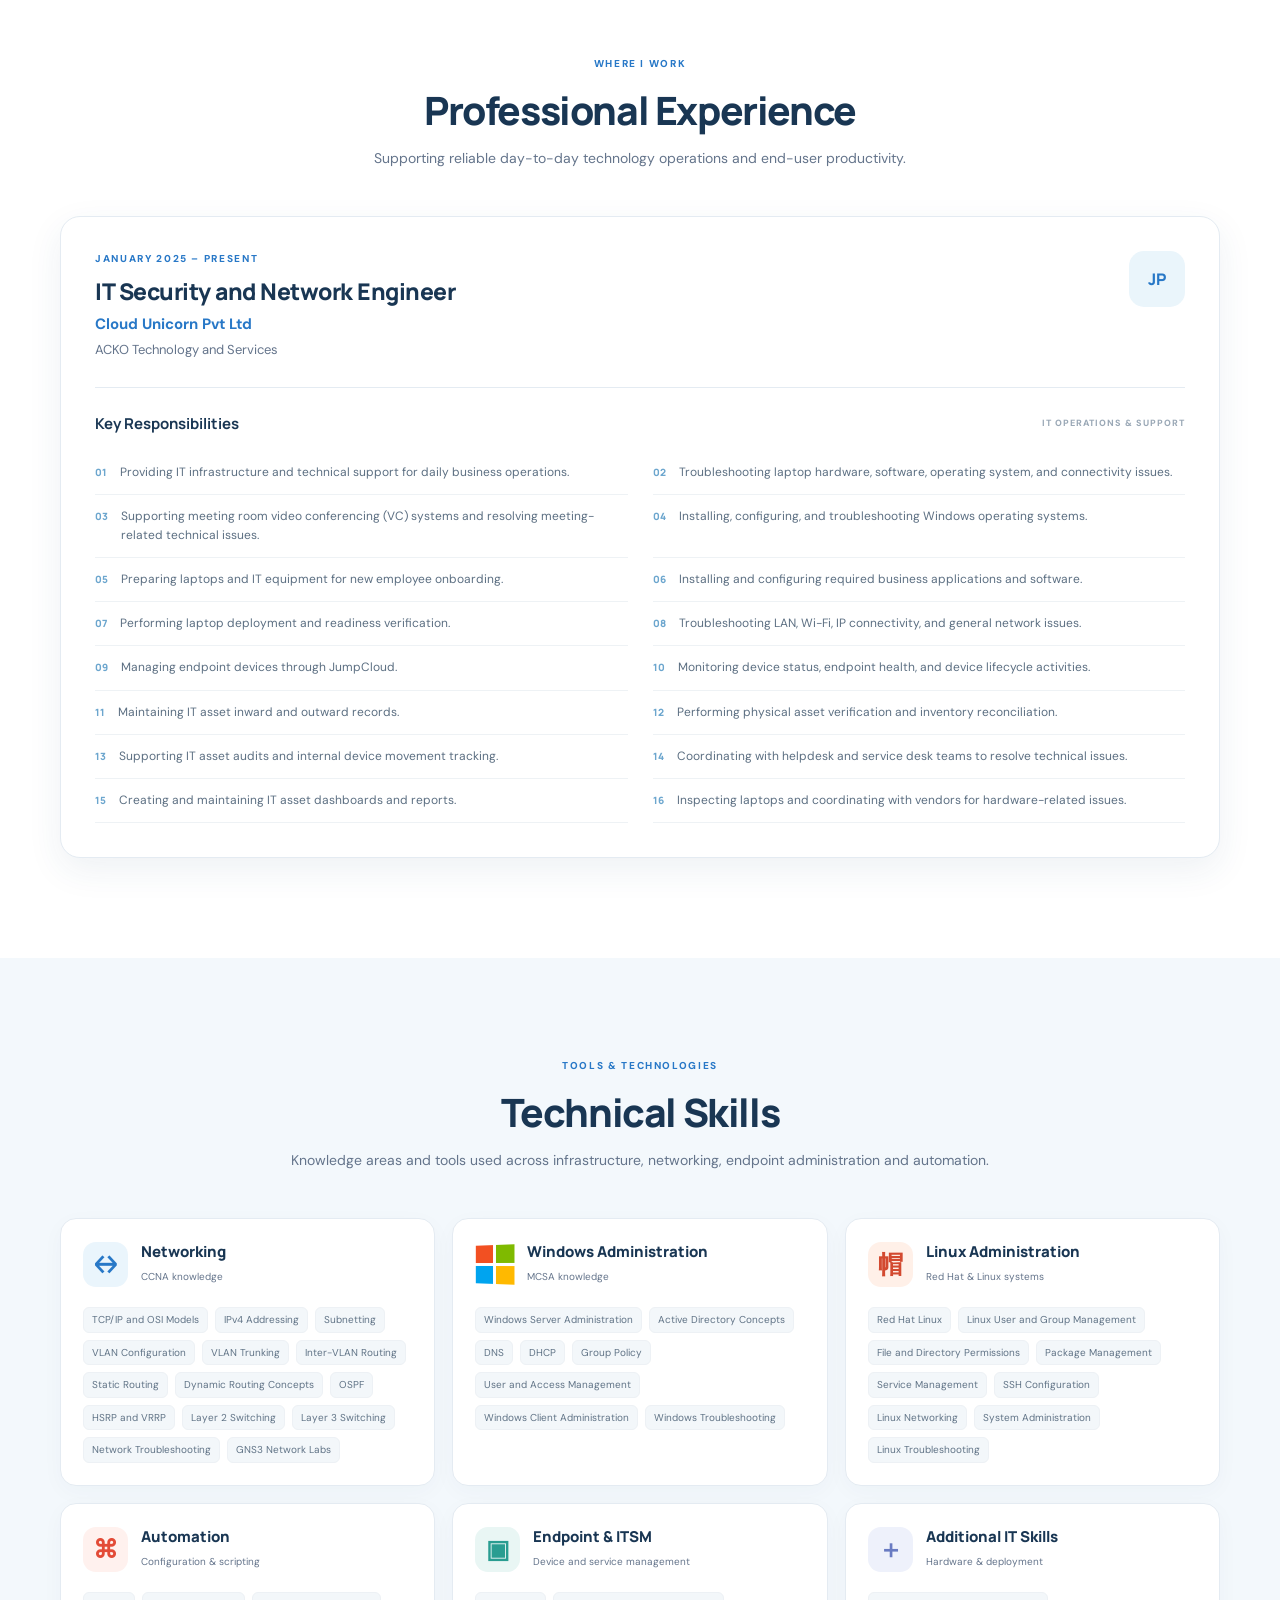
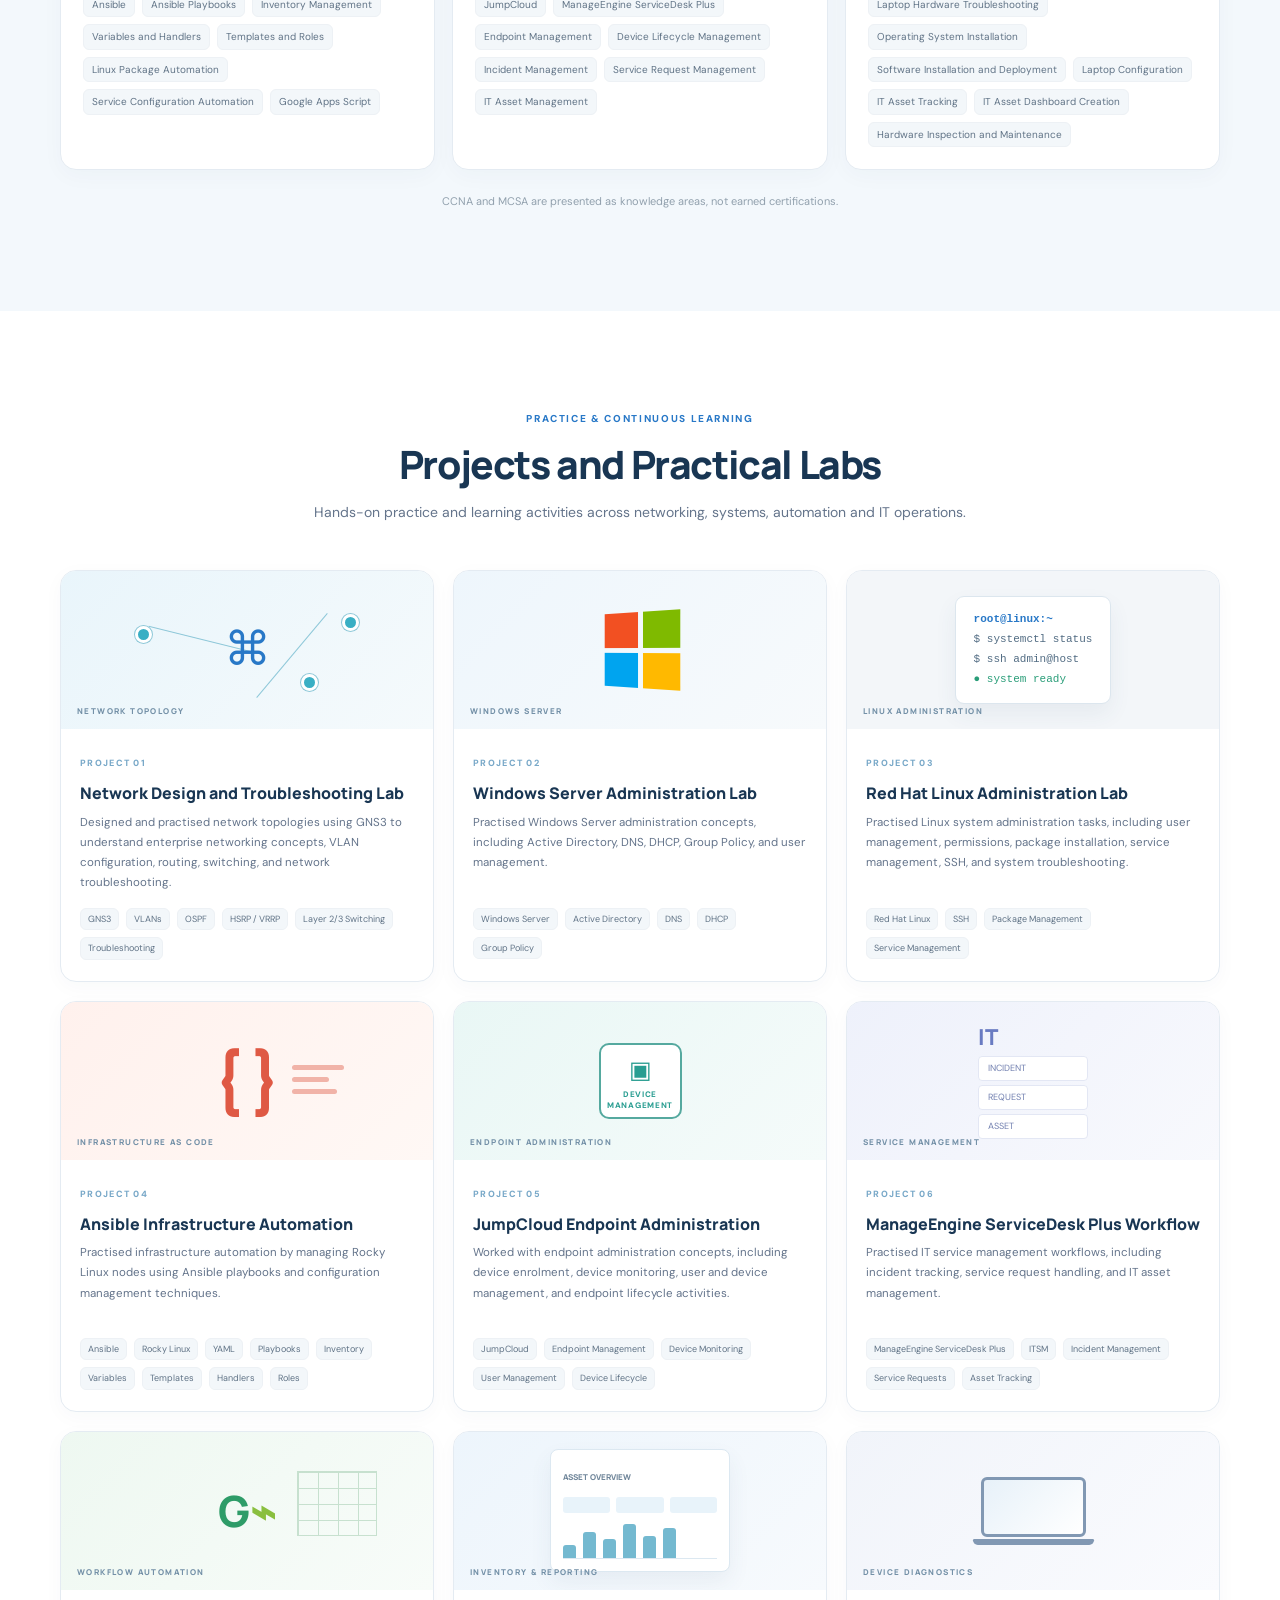
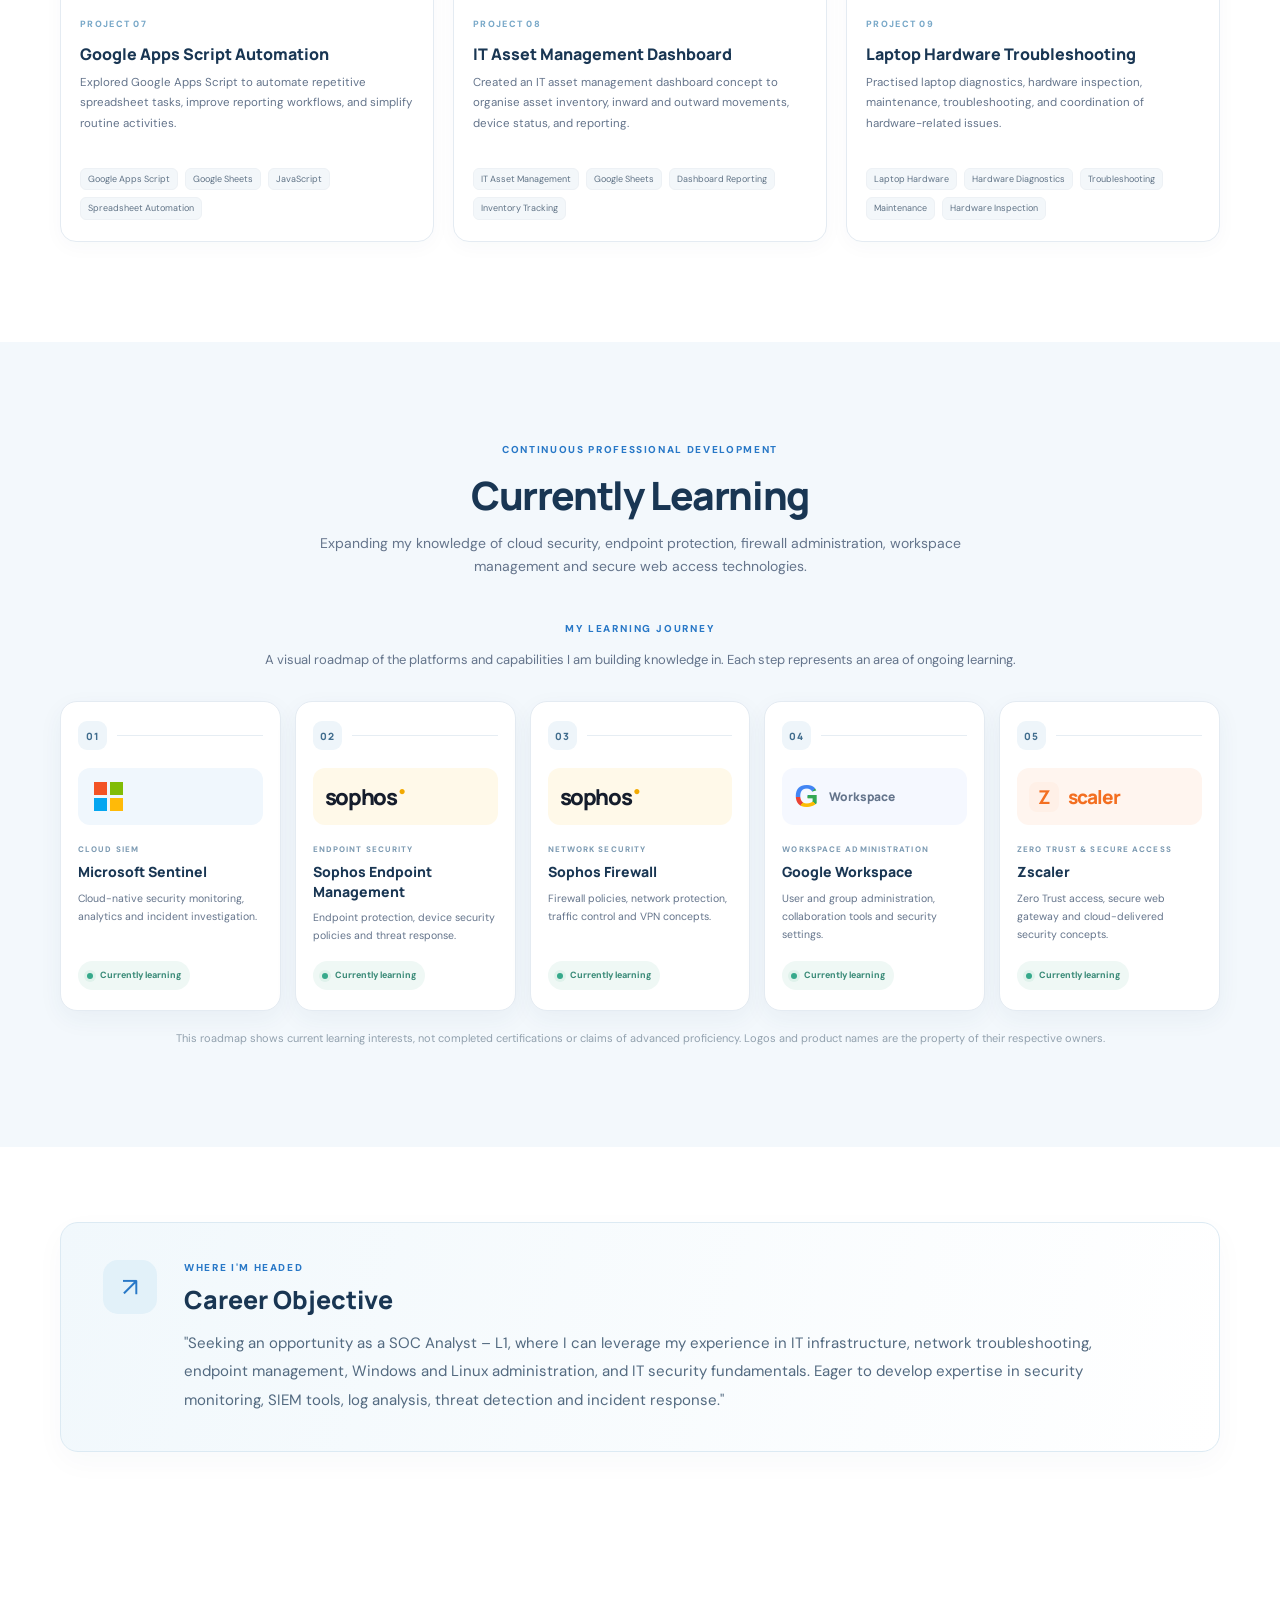
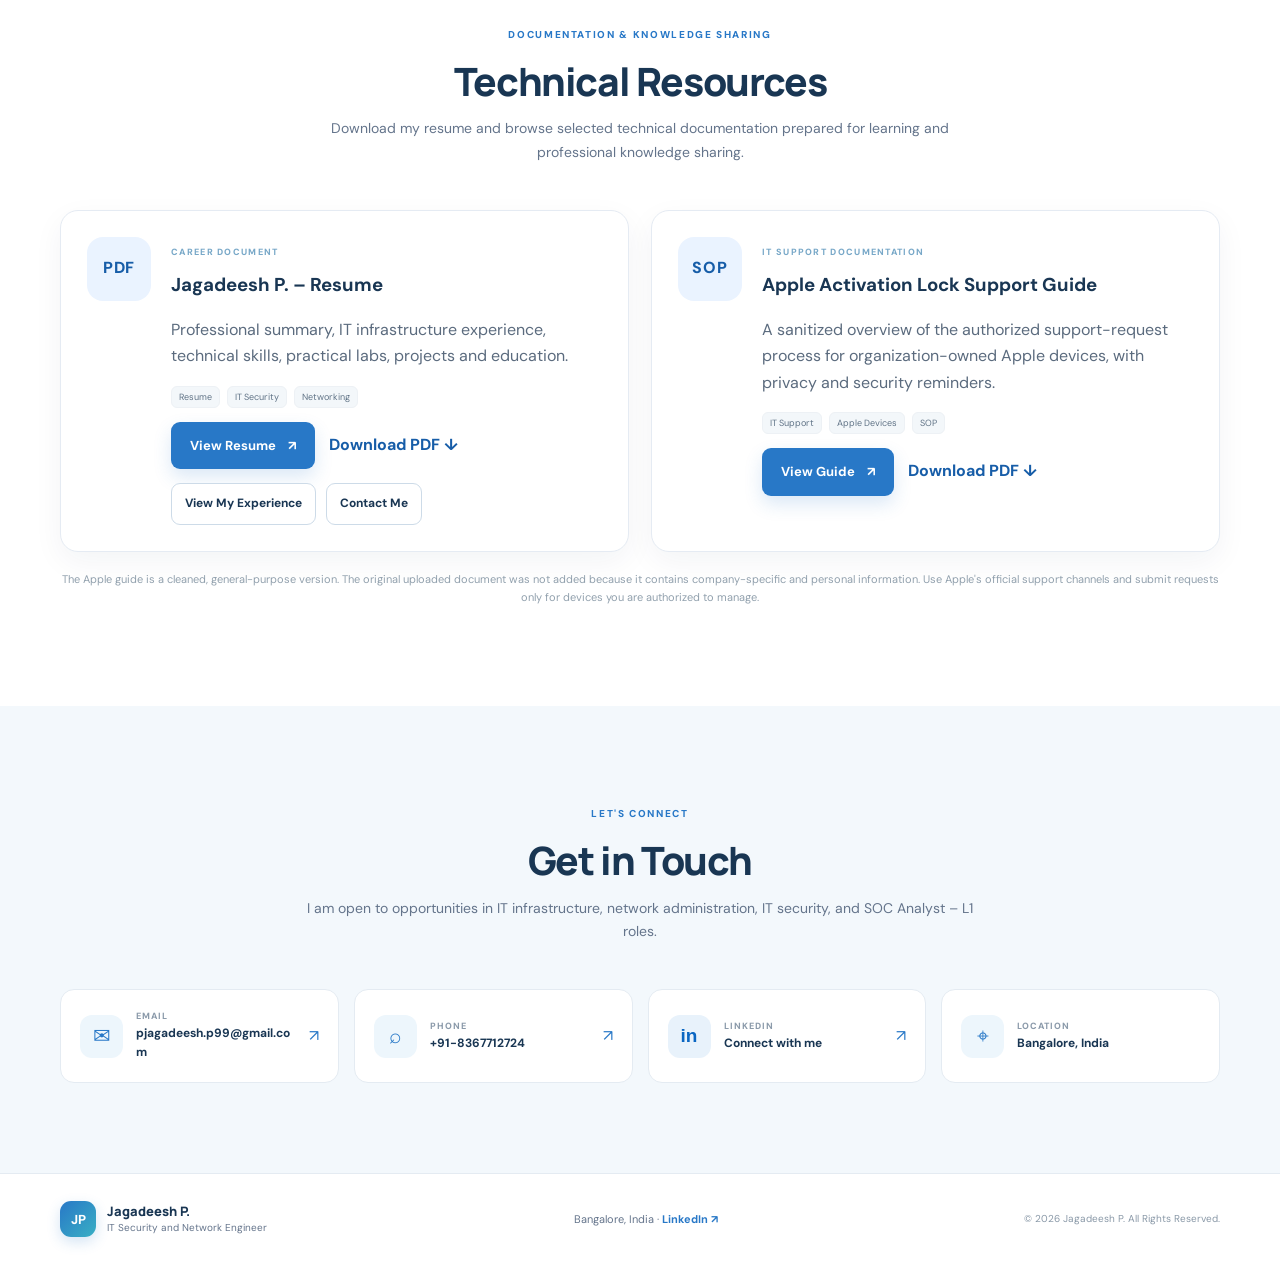
==== commit 478e8698: "Add files via upload" ====
--- a/index.html
+++ b/index.html
@@ -36,7 +36,7 @@
           <h2>IT Security and <span>Network Engineer</span></h2>
           <p class="hero-lead">I am an IT professional with experience in IT infrastructure support, network troubleshooting, endpoint management, Windows and Linux administration, IT asset management, and automation.</p>
           <p class="hero-sub">I have a strong interest in networking, infrastructure security, cybersecurity, and security operations. I am continuously developing my technical knowledge and practical skills toward a career in Security Operations Center (SOC) operations.</p>
-          <div class="hero-actions"><a class="btn btn-primary" href="#experience">View My Experience <span aria-hidden="true">↗</span></a><a class="btn btn-secondary" href="#contact">Contact Me</a><a class="btn btn-secondary" href="https://www.linkedin.com/in/jagadeesh-p-7a0257312/" target="_blank" rel="noopener noreferrer">LinkedIn Profile <span aria-hidden="true">↗</span></a></div>
+          <div class="hero-actions"><a class="btn btn-primary" href="#experience">View My Experience <span aria-hidden="true">↗</span></a><a class="btn btn-secondary" href="#contact">Contact Me</a><a class="btn btn-secondary" href="https://www.linkedin.com/in/jagadeesh-p-7a0257312/" target="_blank" rel="noopener noreferrer">LinkedIn Profile <span aria-hidden="true">↗</span></a><a class="resume-quick-tab" href="documents/Jagadeesh-P-Resume.pdf" download aria-label="Download resume PDF"><span aria-hidden="true">↓</span> Resume PDF</a></div>
           <div class="hero-meta"><span><i class="status-dot"></i> Bangalore, India</span><span>Focused on continuous learning</span></div>
         </div>
         <div class="hero-art" aria-label="Illustration of connected network infrastructure" role="img">
--- a/styles.css
+++ b/styles.css
@@ -1,7 +1,7 @@
 @import url('https://fonts.googleapis.com/css2?family=DM+Sans:wght@400;500;600;700&family=Manrope:wght@400;500;600;700;800&display=swap');
 :root{--navy:#193653;--blue:#2878c7;--cyan:#39afc4;--slate:#64748b;--muted:#8190a2;--line:#e4ebf2;--pale:#f3f8fc;--white:#fff;--shadow:0 12px 35px rgba(33,75,112,.08);--radius:18px}
 *{box-sizing:border-box}html{scroll-behavior:smooth;scroll-padding-top:88px}body{margin:0;background:#fff;color:var(--navy);font-family:"DM Sans",sans-serif;line-height:1.65;-webkit-font-smoothing:antialiased}a{color:inherit;text-decoration:none}button{font:inherit}.container{width:min(1160px,calc(100% - 48px));margin-inline:auto}.section{padding:100px 0}.section-soft{background:var(--pale)}.site-header{height:76px;position:sticky;top:0;z-index:50;background:rgba(255,255,255,.94);backdrop-filter:blur(16px);border-bottom:1px solid rgba(224,233,241,.85)}.nav{height:100%;display:flex;align-items:center;justify-content:space-between}.brand{display:flex;align-items:center;gap:11px;font-family:Manrope,sans-serif;font-size:17px;font-weight:800;letter-spacing:-.4px}.monogram{width:36px;height:36px;display:grid;place-items:center;border-radius:11px;color:#fff;font-size:13px;font-weight:800;background:linear-gradient(135deg,#2878c7,#39afc4);box-shadow:0 5px 14px #2878c733}.nav-links{display:flex;align-items:center;gap:27px}.nav-links a{font-size:13px;font-weight:600;color:#63758a;transition:.2s}.nav-links a:hover,.nav-links a.active{color:var(--blue)}.menu-toggle{display:none;background:none;border:0;padding:8px}.menu-toggle span{display:block;width:23px;height:2px;background:var(--navy);margin:5px}
-.hero{padding:82px 0 25px;overflow:hidden;background:radial-gradient(ellipse at 78% 42%,#e9f6fc 0,rgba(243,248,252,.4) 31%,transparent 61%),#fff}.hero-grid{display:grid;grid-template-columns:1.08fr .92fr;gap:50px;align-items:center;min-height:525px}.eyebrow{font-size:10px;font-weight:800;letter-spacing:1.65px;color:var(--blue);margin:0 0 14px}.eyebrow-dot,.status-dot{display:inline-block;width:7px;height:7px;border-radius:50%;background:var(--cyan);margin-right:8px}.hello{font-size:16px;color:var(--slate);margin:0 0 2px}.hero h1{font:800 clamp(48px,6vw,72px)/1.08 Manrope,sans-serif;letter-spacing:-3.8px;margin:0 0 12px;color:var(--navy)}.hero h2{font:700 clamp(21px,2.6vw,29px)/1.3 Manrope,sans-serif;letter-spacing:-.8px;margin:0 0 23px}.hero h2 span{color:var(--blue)}.hero-lead{font-size:16px;line-height:1.8;color:#4e6379;max-width:610px;margin:0 0 12px}.hero-sub{font-size:14px;line-height:1.8;color:var(--slate);max-width:600px;margin:0}.hero-actions{display:flex;gap:12px;margin-top:30px}.btn{padding:13px 19px;border-radius:9px;font-size:13px;font-weight:700;display:inline-flex;align-items:center;gap:12px;transition:transform .2s,box-shadow .2s}.btn:hover{transform:translateY(-2px)}.btn-primary{background:var(--blue);color:white;box-shadow:0 8px 18px #2878c72b}.btn-secondary{border:1px solid #cddbe8;color:var(--navy);background:#fff}.hero-meta{display:flex;gap:25px;margin-top:27px;font-size:11px;color:#8391a0;font-weight:600}.status-dot{width:6px;height:6px}.hero-art{height:450px;position:relative;display:grid;place-items:center;isolation:isolate}.art-glow{position:absolute;width:350px;height:350px;border-radius:50%;background:radial-gradient(circle,#d9f0f7 0,#eaf5fc 48%,transparent 72%);z-index:-2}.orbit{position:absolute;border:1px solid #c8e1ee;border-radius:50%;transform:rotate(-22deg)}.orbit-one{width:420px;height:220px}.orbit-two{width:310px;height:390px;transform:rotate(48deg);border-style:dashed;opacity:.8}.node{position:absolute;background:#fff;border:1px solid #dce9f1;box-shadow:0 15px 35px #31698c16;border-radius:15px;display:flex;align-items:center;justify-content:center;flex-direction:column;z-index:2}.node-main{width:190px;height:150px;gap:5px}.node-icon{width:55px;height:55px;border-radius:16px;background:#eaf5fc;color:var(--blue);display:grid;place-items:center;font-size:30px;margin-bottom:5px}.node b{font:800 10px Manrope;letter-spacing:.7px}.node small{font-size:10px;color:#8b9bab}.node-a,.node-b,.node-c{width:100px;height:86px;gap:5px}.node-a span,.node-b span,.node-c span{font-size:24px;color:var(--blue)}.node-a small,.node-b small,.node-c small{font-size:9px;font-weight:800;letter-spacing:.8px;color:#8293a5}.node-a{top:55px;left:24px}.node-b{right:12px;top:170px}.node-c{bottom:42px;left:65px}.network-lines{position:absolute;width:320px;height:260px}.network-lines i{position:absolute;height:1px;background:#8fc9dc;transform-origin:left}.network-lines i:nth-child(1){width:145px;left:75px;top:90px;transform:rotate(26deg)}.network-lines i:nth-child(2){width:130px;left:200px;top:125px;transform:rotate(20deg)}.network-lines i:nth-child(3){width:140px;left:100px;top:190px;transform:rotate(-35deg)}.network-lines i:nth-child(4){width:125px;left:190px;top:180px;transform:rotate(135deg)}.network-lines i:nth-child(5){width:100px;left:65px;top:110px;transform:rotate(105deg)}.art-label{position:absolute;font:800 9px Manrope;letter-spacing:1.4px;color:#8ba4b7}.art-label b{color:var(--blue);margin-left:7px}.label-top{top:9px;right:35px}.label-bottom{bottom:3px;right:0}.floating-chip{position:absolute;background:#fff;border:1px solid #e2edf3;border-radius:8px;padding:7px 11px;font-size:9px;font-weight:800;letter-spacing:.7px;box-shadow:0 8px 20px #31698c12}.floating-chip span{color:var(--cyan);font-size:8px;margin-left:5px}.chip-one{right:2px;top:65px}.chip-two{bottom:90px;right:15px}.hero-bottom{display:flex;justify-content:space-between;padding-top:25px;border-top:1px solid #e9eff4;color:#9aabba;font-size:9px;font-weight:800;letter-spacing:1.4px}
+.hero{padding:82px 0 25px;overflow:hidden;background:radial-gradient(ellipse at 78% 42%,#e9f6fc 0,rgba(243,248,252,.4) 31%,transparent 61%),#fff}.hero-grid{display:grid;grid-template-columns:1.08fr .92fr;gap:50px;align-items:center;min-height:525px}.eyebrow{font-size:10px;font-weight:800;letter-spacing:1.65px;color:var(--blue);margin:0 0 14px}.eyebrow-dot,.status-dot{display:inline-block;width:7px;height:7px;border-radius:50%;background:var(--cyan);margin-right:8px}.hello{font-size:16px;color:var(--slate);margin:0 0 2px}.hero h1{font:800 clamp(48px,6vw,72px)/1.08 Manrope,sans-serif;letter-spacing:-3.8px;margin:0 0 12px;color:var(--navy)}.hero h2{font:700 clamp(21px,2.6vw,29px)/1.3 Manrope,sans-serif;letter-spacing:-.8px;margin:0 0 23px}.hero h2 span{color:var(--blue)}.hero-lead{font-size:16px;line-height:1.8;color:#4e6379;max-width:610px;margin:0 0 12px}.hero-sub{font-size:14px;line-height:1.8;color:var(--slate);max-width:600px;margin:0}.hero-actions{display:flex;gap:12px;margin-top:30px}.btn{padding:13px 19px;border-radius:9px;font-size:13px;font-weight:700;display:inline-flex;align-items:center;gap:12px;transition:transform .2s,box-shadow .2s}.btn:hover{transform:translateY(-2px)}.btn-primary{background:var(--blue);color:white;box-shadow:0 8px 18px #2878c72b}.btn-secondary{border:1px solid #cddbe8;color:var(--navy);background:#fff}.resume-quick-tab{display:inline-flex;align-items:center;gap:6px;align-self:center;padding:8px 11px;border:1px solid #d5e2ee;border-radius:7px;background:#f7fbff;color:#276fb8;font-size:11px;font-weight:800;text-decoration:none;white-space:nowrap;transition:background .2s,border-color .2s,transform .2s}.resume-quick-tab:hover{background:#eaf4ff;border-color:#a9c9e8;transform:translateY(-1px)}.resume-quick-tab span{font-size:14px}.hero-meta{display:flex;gap:25px;margin-top:27px;font-size:11px;color:#8391a0;font-weight:600}.status-dot{width:6px;height:6px}.hero-art{height:450px;position:relative;display:grid;place-items:center;isolation:isolate}.art-glow{position:absolute;width:350px;height:350px;border-radius:50%;background:radial-gradient(circle,#d9f0f7 0,#eaf5fc 48%,transparent 72%);z-index:-2}.orbit{position:absolute;border:1px solid #c8e1ee;border-radius:50%;transform:rotate(-22deg)}.orbit-one{width:420px;height:220px}.orbit-two{width:310px;height:390px;transform:rotate(48deg);border-style:dashed;opacity:.8}.node{position:absolute;background:#fff;border:1px solid #dce9f1;box-shadow:0 15px 35px #31698c16;border-radius:15px;display:flex;align-items:center;justify-content:center;flex-direction:column;z-index:2}.node-main{width:190px;height:150px;gap:5px}.node-icon{width:55px;height:55px;border-radius:16px;background:#eaf5fc;color:var(--blue);display:grid;place-items:center;font-size:30px;margin-bottom:5px}.node b{font:800 10px Manrope;letter-spacing:.7px}.node small{font-size:10px;color:#8b9bab}.node-a,.node-b,.node-c{width:100px;height:86px;gap:5px}.node-a span,.node-b span,.node-c span{font-size:24px;color:var(--blue)}.node-a small,.node-b small,.node-c small{font-size:9px;font-weight:800;letter-spacing:.8px;color:#8293a5}.node-a{top:55px;left:24px}.node-b{right:12px;top:170px}.node-c{bottom:42px;left:65px}.network-lines{position:absolute;width:320px;height:260px}.network-lines i{position:absolute;height:1px;background:#8fc9dc;transform-origin:left}.network-lines i:nth-child(1){width:145px;left:75px;top:90px;transform:rotate(26deg)}.network-lines i:nth-child(2){width:130px;left:200px;top:125px;transform:rotate(20deg)}.network-lines i:nth-child(3){width:140px;left:100px;top:190px;transform:rotate(-35deg)}.network-lines i:nth-child(4){width:125px;left:190px;top:180px;transform:rotate(135deg)}.network-lines i:nth-child(5){width:100px;left:65px;top:110px;transform:rotate(105deg)}.art-label{position:absolute;font:800 9px Manrope;letter-spacing:1.4px;color:#8ba4b7}.art-label b{color:var(--blue);margin-left:7px}.label-top{top:9px;right:35px}.label-bottom{bottom:3px;right:0}.floating-chip{position:absolute;background:#fff;border:1px solid #e2edf3;border-radius:8px;padding:7px 11px;font-size:9px;font-weight:800;letter-spacing:.7px;box-shadow:0 8px 20px #31698c12}.floating-chip span{color:var(--cyan);font-size:8px;margin-left:5px}.chip-one{right:2px;top:65px}.chip-two{bottom:90px;right:15px}.hero-bottom{display:flex;justify-content:space-between;padding-top:25px;border-top:1px solid #e9eff4;color:#9aabba;font-size:9px;font-weight:800;letter-spacing:1.4px}
 .section-heading{max-width:700px;margin:0 auto 46px;text-align:center}.section-heading h2{font:800 clamp(30px,4vw,39px)/1.2 Manrope,sans-serif;letter-spacing:-1.4px;margin:0 0 13px}.section-heading>p:last-child{color:var(--slate);font-size:14px;margin:0}.about-grid{display:grid;grid-template-columns:1.15fr .85fr;gap:75px;align-items:start}.about-copy p{color:#5c6f82;font-size:14px;line-height:1.9;margin:0 0 17px}.about-aside{display:grid;gap:11px}.info-tile{display:flex;align-items:center;gap:15px;background:#fff;border:1px solid var(--line);padding:15px;border-radius:13px}.tile-icon{width:42px;height:42px;flex:0 0 42px;border-radius:12px;display:grid;place-items:center;background:#edf6fc;color:var(--blue);font-size:21px}.info-tile b,.info-tile small{display:block}.info-tile b{font-size:13px}.info-tile small{font-size:11px;color:var(--slate);margin-top:2px}.about-note{padding:17px 19px;background:#eaf5fb;border-radius:13px;margin-top:5px}.about-note span{display:block;color:var(--blue);font-size:9px;font-weight:800;letter-spacing:1.3px}.about-note strong{display:block;font:700 15px Manrope;margin-top:5px}.about-note strong span{display:inline;color:var(--cyan);font-size:16px}
 .experience-card{border:1px solid var(--line);border-radius:20px;padding:34px;background:#fff;box-shadow:var(--shadow)}.experience-top{display:flex;justify-content:space-between;align-items:flex-start;padding-bottom:26px;border-bottom:1px solid var(--line)}.experience-top .eyebrow{margin-bottom:8px}.experience-top h3{font:800 23px Manrope;margin:0 0 5px;letter-spacing:-.5px}.company{font-weight:700;color:var(--blue);margin:0;font-size:15px}.client{color:var(--slate);margin:2px 0 0;font-size:13px}.experience-mark{width:56px;height:56px;border-radius:15px;display:grid;place-items:center;background:#eaf5fb;color:var(--blue);font:800 16px Manrope}.responsibility-heading{display:flex;align-items:center;justify-content:space-between;margin:25px 0 17px}.responsibility-heading h4{font:700 15px Manrope;margin:0}.responsibility-heading span{font-size:9px;letter-spacing:1px;color:#9aa8b6;font-weight:800}.responsibility-grid{display:grid;grid-template-columns:1fr 1fr;gap:0 25px}.responsibility{display:flex;gap:13px;padding:12px 0;border-bottom:1px solid #eef2f5;font-size:12px;color:#5c6f82;line-height:1.6}.responsibility b{font:800 10px Manrope;color:#6ca6ce;padding-top:2px}
 .skills-grid{display:grid;grid-template-columns:repeat(3,1fr);gap:17px}.skill-card{background:#fff;border:1px solid var(--line);border-radius:16px;padding:22px;box-shadow:0 6px 22px #254b6a08;transition:.25s}.skill-card:hover,.project-card:hover{transform:translateY(-4px);box-shadow:0 16px 35px #254b6a12;border-color:#c9dfef}.skill-head{display:flex;align-items:center;gap:13px;margin-bottom:19px}.skill-head h3{font:800 15px Manrope;margin:0}.skill-head small{font-size:10px;color:var(--slate)}.logo-mark{width:45px;height:45px;border-radius:13px;display:grid;place-items:center;font-size:25px;font-weight:700}.logo-network{background:#eaf5fc;color:#2878c7}.logo-linux{background:#fff0e8;color:#d34a30}.logo-automation{background:#fff1ee;color:#e34b37}.logo-endpoint{background:#e9f6f4;color:#299d91}.logo-additional{background:#eef1fb;color:#697bc2}.windows-logo{display:grid;grid-template-columns:1fr 1fr;gap:3px;width:39px;height:39px;transform:perspective(80px) rotateY(-8deg)}.windows-logo i:nth-child(1){background:#f25022}.windows-logo i:nth-child(2){background:#7fba00}.windows-logo i:nth-child(3){background:#00a4ef}.windows-logo i:nth-child(4){background:#ffb900}.windows-logo.large{width:76px;height:76px;gap:5px}.skill-tags,.project-tags{display:flex;flex-wrap:wrap;gap:7px}.skill-tags span,.project-tags span{background:#f3f7fa;border:1px solid #edf1f5;color:#607386;border-radius:6px;padding:5px 8px;font-size:10px;line-height:1.35}.skills-footnote{text-align:center;color:#91a0ad;font-size:11px;margin:22px 0 0}
@@ -46,3 +46,5 @@
 @media(max-width:1050px){.learning-roadmap{grid-template-columns:repeat(3,minmax(0,1fr))}}
 @media(max-width:720px){.learning-roadmap{grid-template-columns:repeat(2,minmax(0,1fr));gap:12px}.roadmap-card{padding:16px 14px}.roadmap-content h3{font-size:13px}}
 @media(max-width:460px){.learning-roadmap{grid-template-columns:1fr}.roadmap-card{display:grid;grid-template-columns:1fr;gap:12px}.roadmap-logo{height:50px}.roadmap-content p{margin-bottom:12px}}
+
+@media(max-width:900px){.hero-actions{flex-wrap:wrap}.resume-quick-tab{align-self:center}}
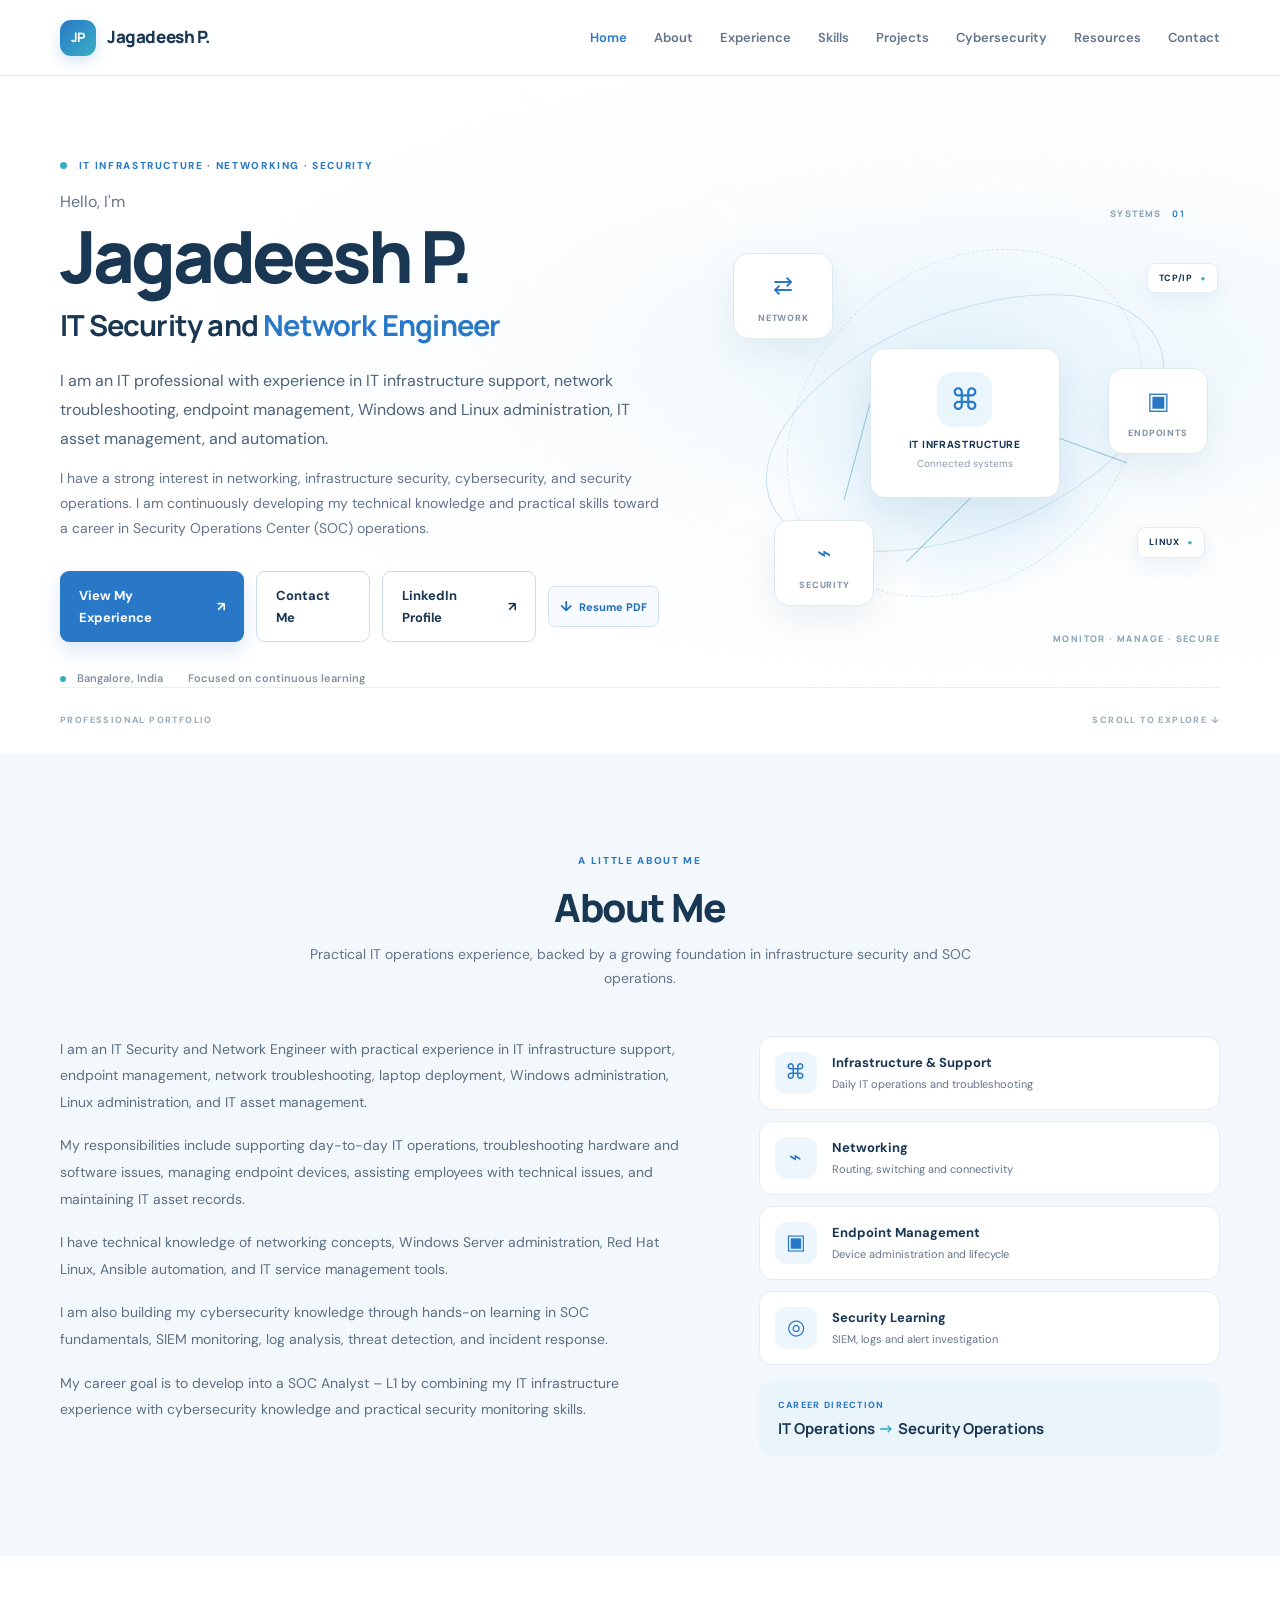
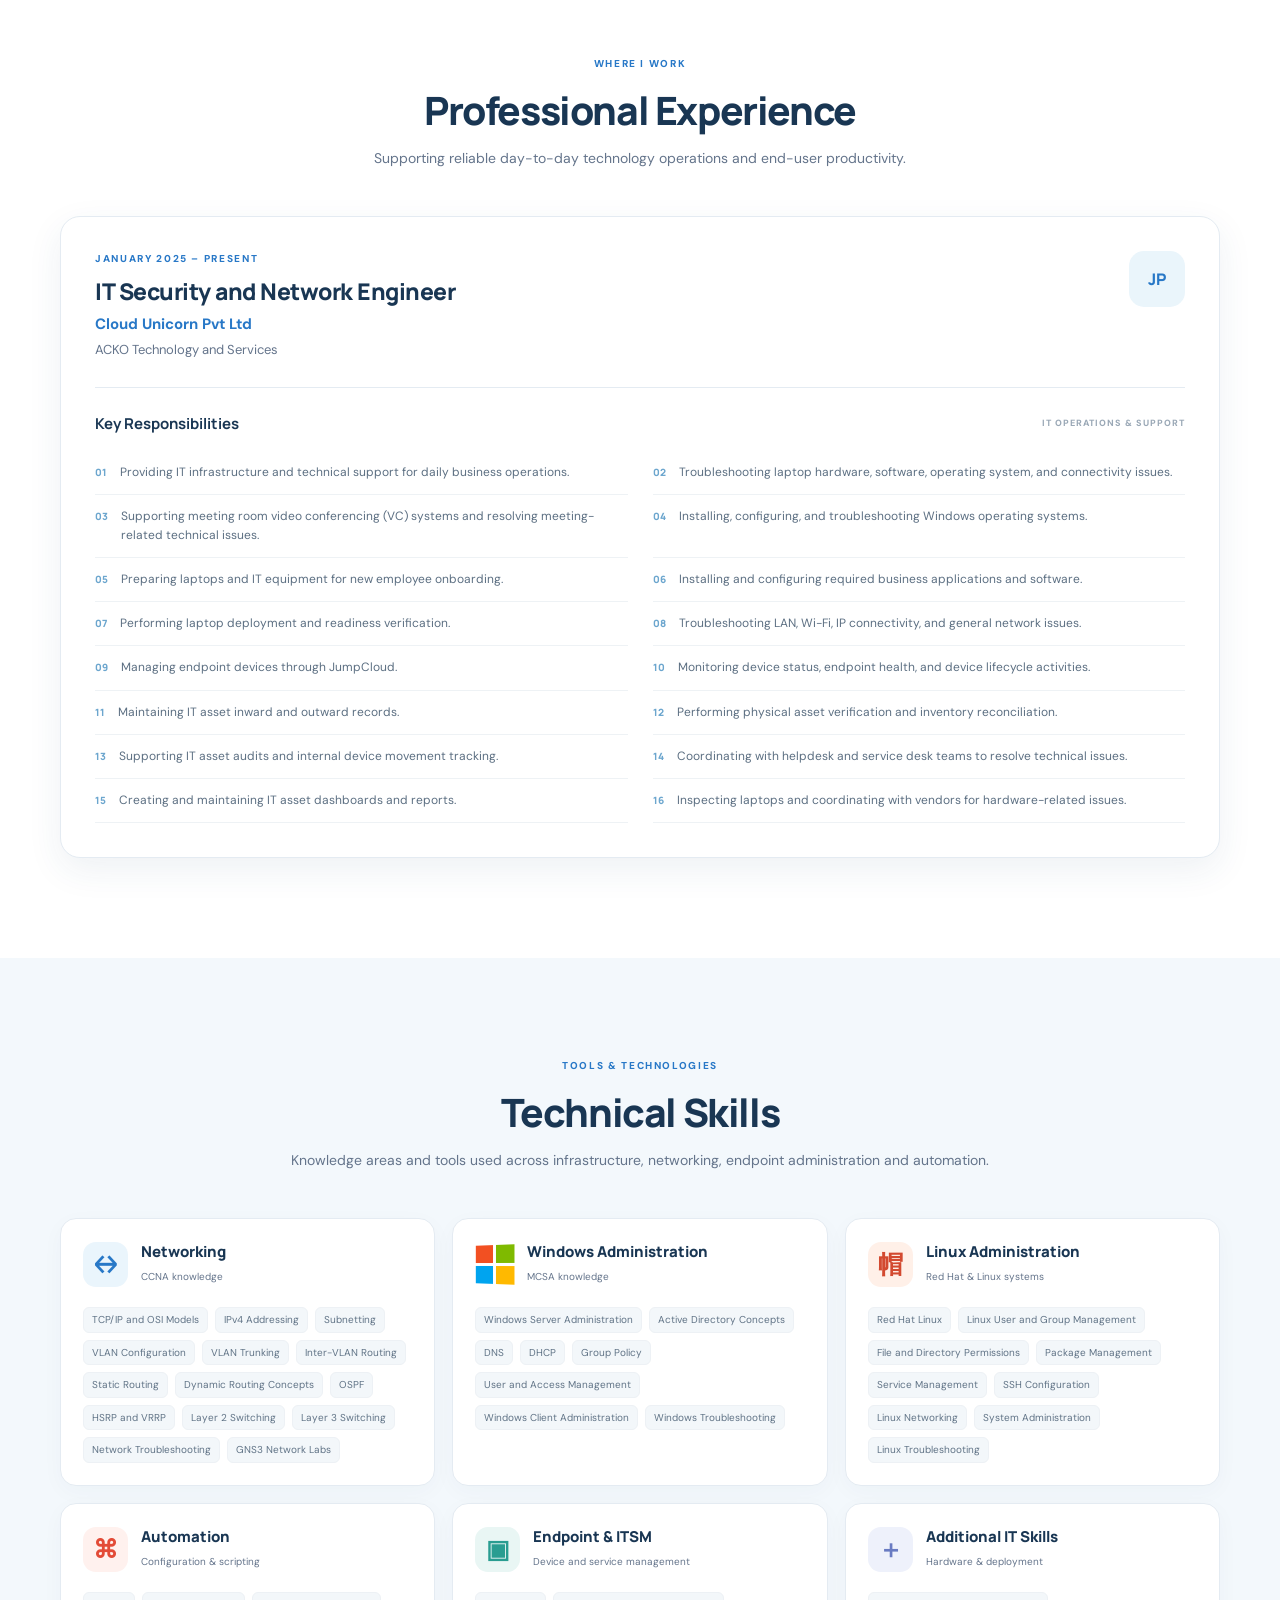
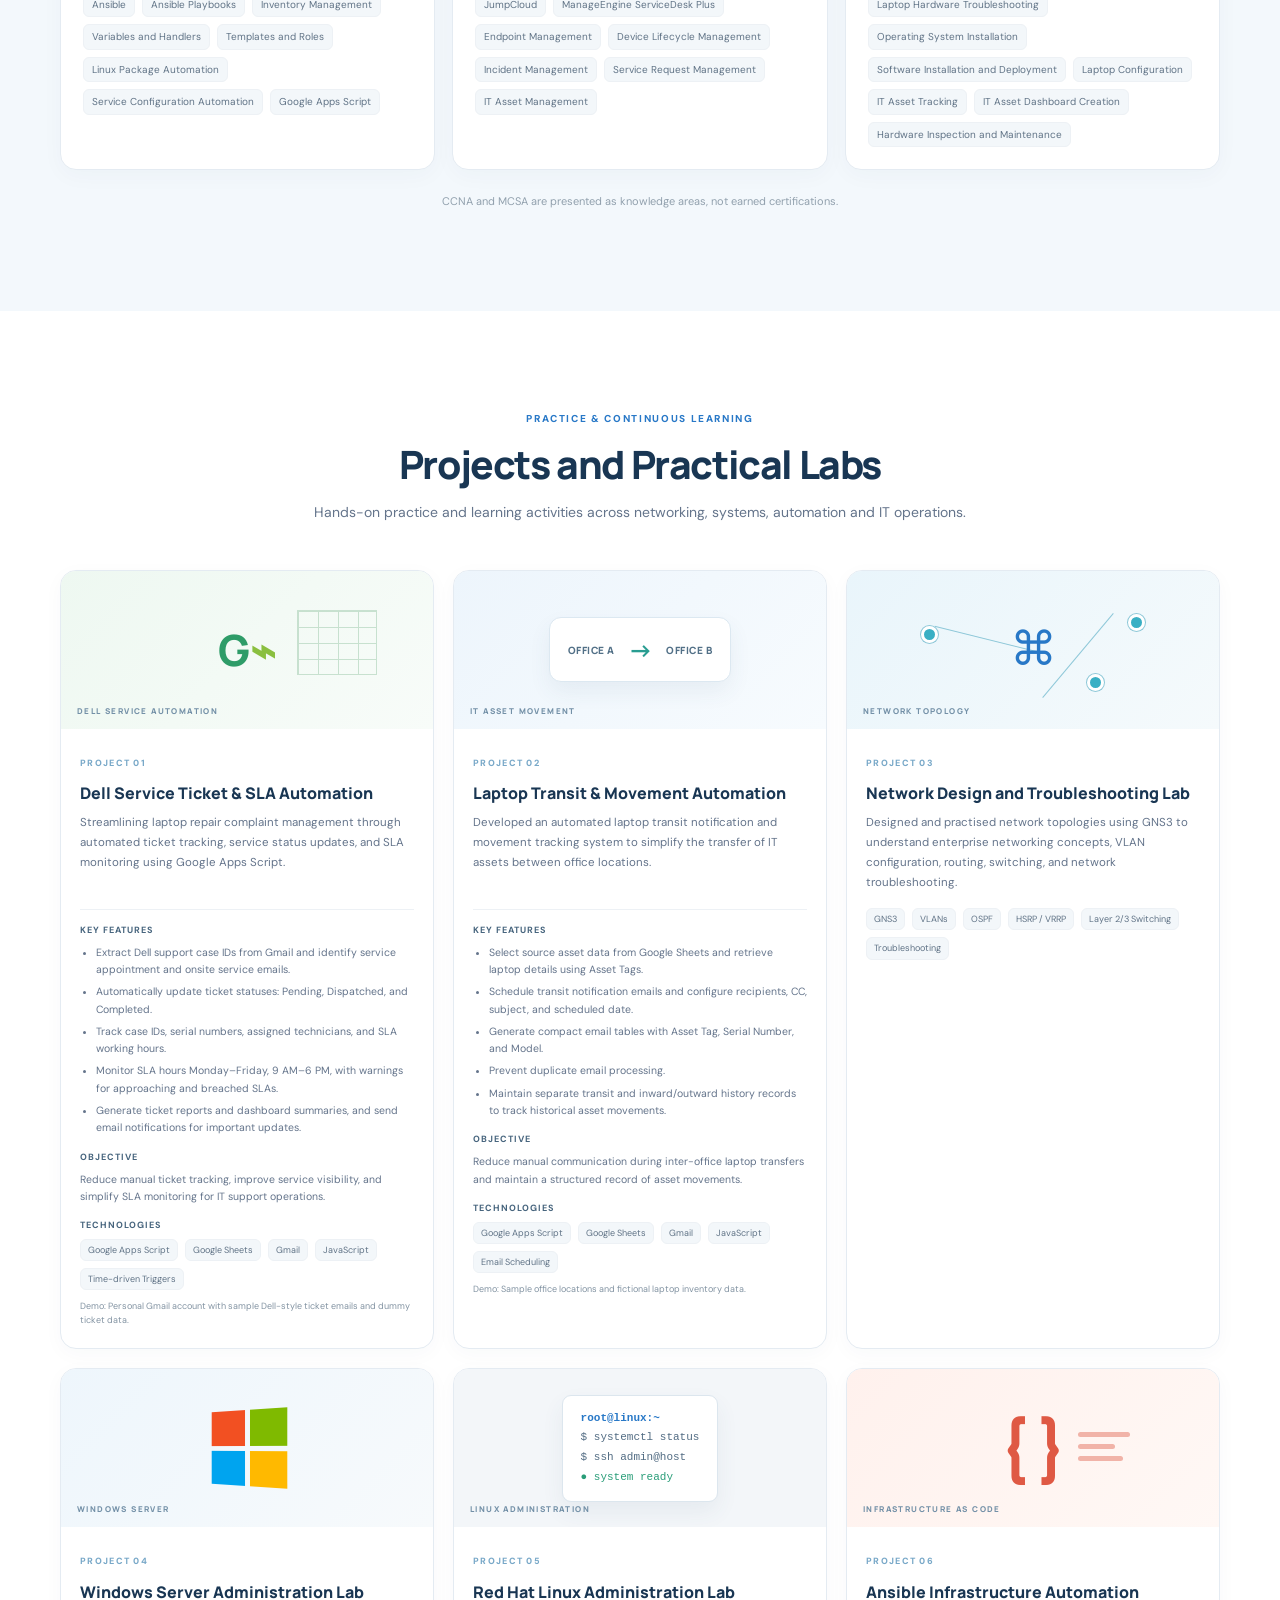
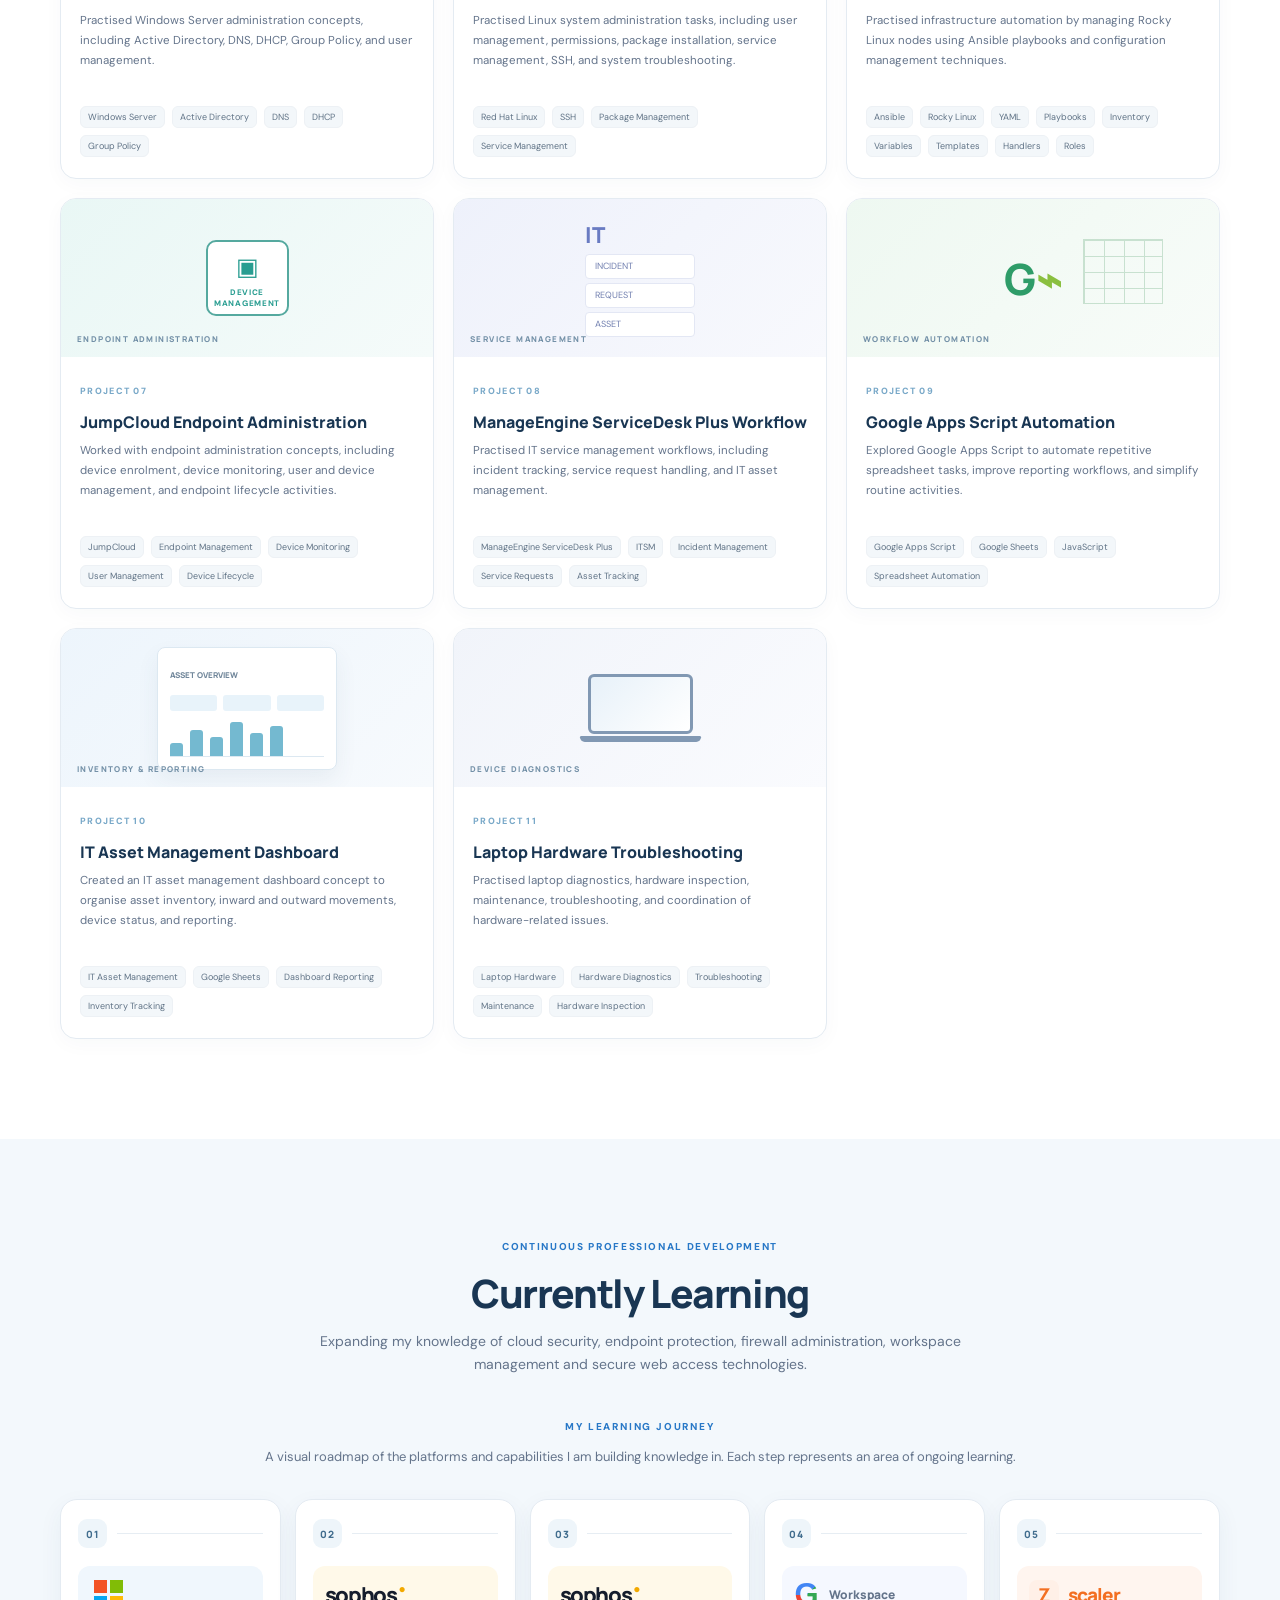
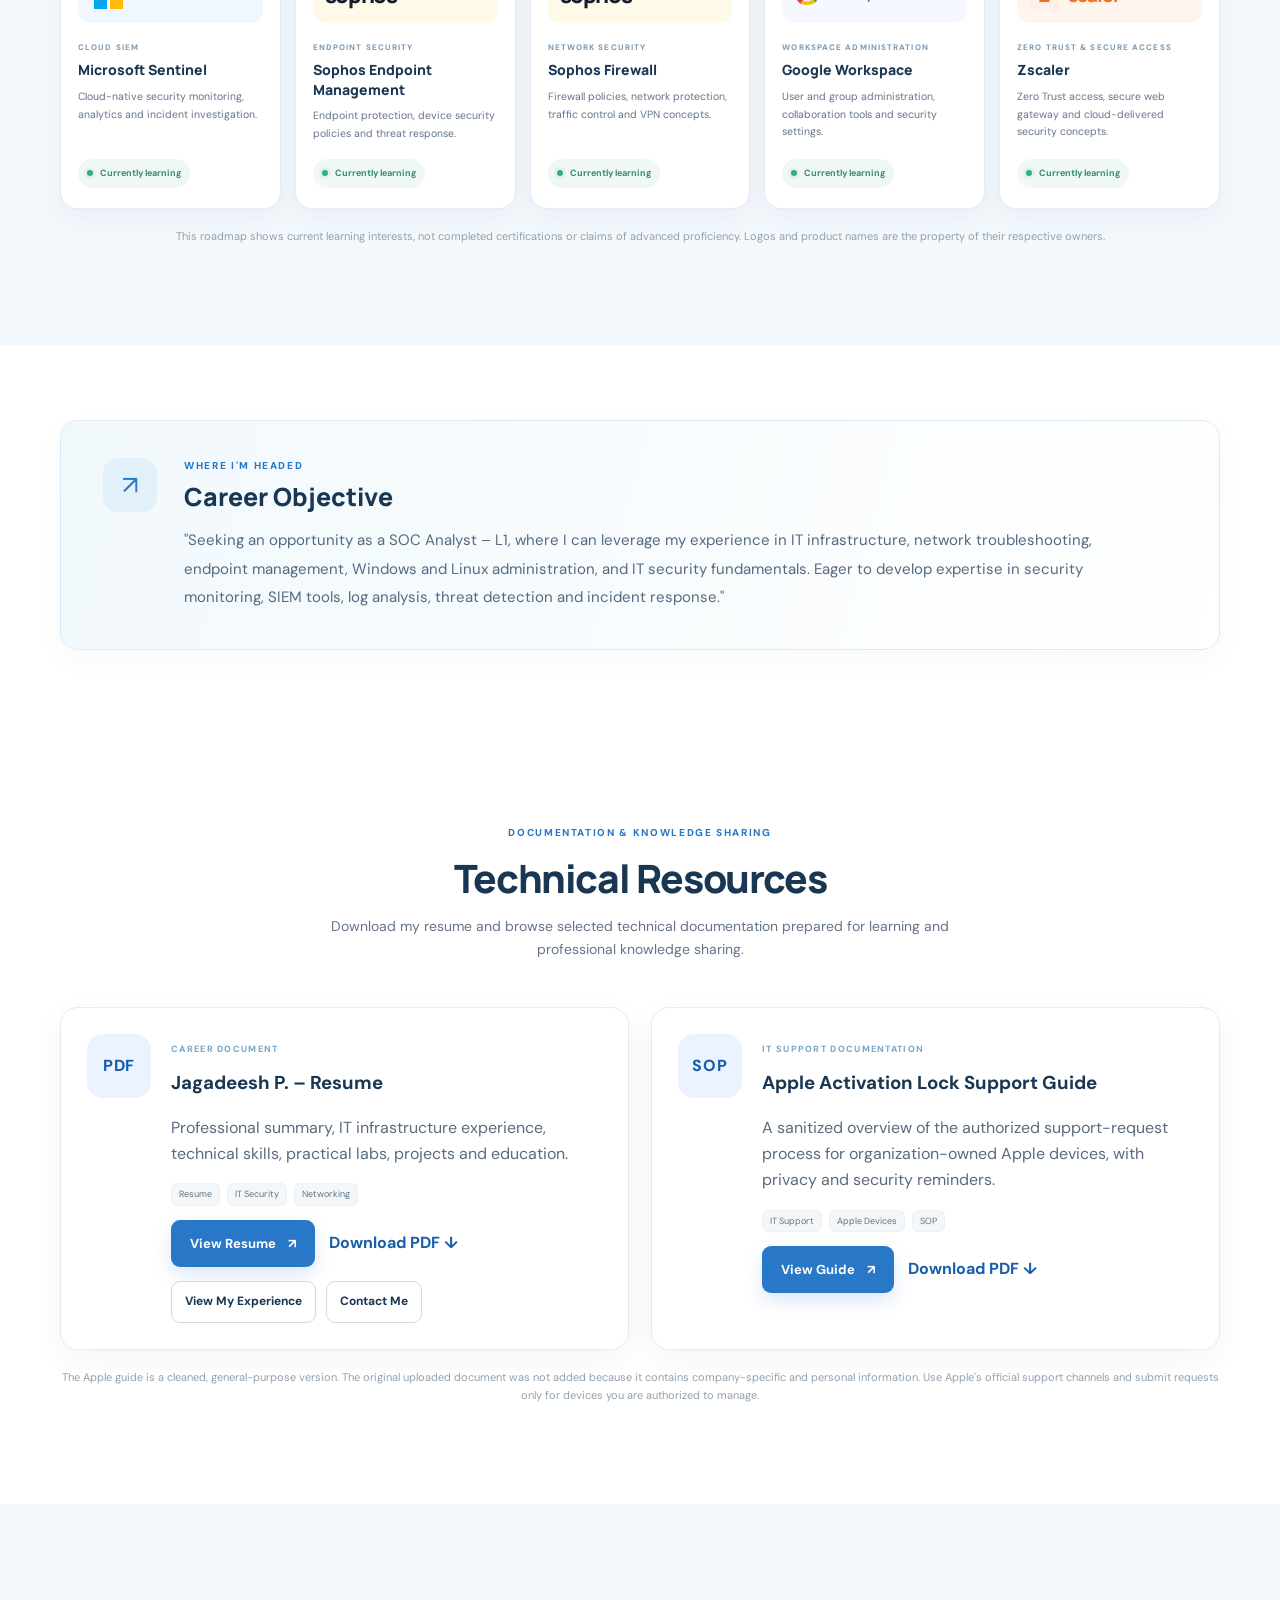
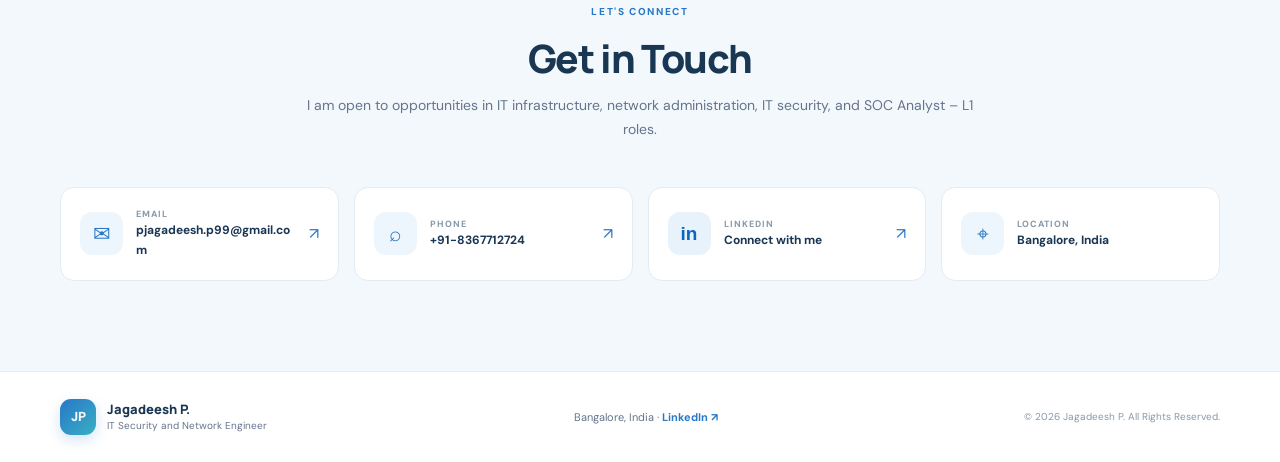
==== commit 6375bc98: "Add files via upload" ====
--- a/index.html
+++ b/index.html
@@ -120,15 +120,69 @@
       <div class="container">
         <div class="section-heading"><p class="eyebrow">PRACTICE & CONTINUOUS LEARNING</p><h2>Projects and Practical Labs</h2><p>Hands-on practice and learning activities across networking, systems, automation and IT operations.</p></div>
         <div class="projects-grid">
-          <article class="project-card"><div class="project-visual visual-network"><span class="visual-symbol">⌘</span><span class="visual-caption">NETWORK TOPOLOGY</span><i class="p-node p1"></i><i class="p-node p2"></i><i class="p-node p3"></i><i class="p-line l1"></i><i class="p-line l2"></i></div><div class="project-content"><span class="project-number">PROJECT 01</span><h3>Network Design and Troubleshooting Lab</h3><p>Designed and practised network topologies using GNS3 to understand enterprise networking concepts, VLAN configuration, routing, switching, and network troubleshooting.</p><div class="project-tags"><span>GNS3</span><span>VLANs</span><span>OSPF</span><span>HSRP / VRRP</span><span>Layer 2/3 Switching</span><span>Troubleshooting</span></div></div></article>
-          <article class="project-card"><div class="project-visual visual-windows"><span class="windows-logo large"><i></i><i></i><i></i><i></i></span><span class="visual-caption">WINDOWS SERVER</span></div><div class="project-content"><span class="project-number">PROJECT 02</span><h3>Windows Server Administration Lab</h3><p>Practised Windows Server administration concepts, including Active Directory, DNS, DHCP, Group Policy, and user management.</p><div class="project-tags"><span>Windows Server</span><span>Active Directory</span><span>DNS</span><span>DHCP</span><span>Group Policy</span></div></div></article>
-          <article class="project-card"><div class="project-visual visual-linux"><span class="terminal-window"><b>root@linux:~</b><br>$ systemctl status<br>$ ssh admin@host<br><em>● system ready</em></span><span class="visual-caption">LINUX ADMINISTRATION</span></div><div class="project-content"><span class="project-number">PROJECT 03</span><h3>Red Hat Linux Administration Lab</h3><p>Practised Linux system administration tasks, including user management, permissions, package installation, service management, SSH, and system troubleshooting.</p><div class="project-tags"><span>Red Hat Linux</span><span>SSH</span><span>Package Management</span><span>Service Management</span></div></div></article>
-          <article class="project-card"><div class="project-visual visual-ansible"><span class="code-bracket">{ }</span><span class="visual-caption">INFRASTRUCTURE AS CODE</span><div class="code-lines"><i></i><i></i><i></i></div></div><div class="project-content"><span class="project-number">PROJECT 04</span><h3>Ansible Infrastructure Automation</h3><p>Practised infrastructure automation by managing Rocky Linux nodes using Ansible playbooks and configuration management techniques.</p><div class="project-tags"><span>Ansible</span><span>Rocky Linux</span><span>YAML</span><span>Playbooks</span><span>Inventory</span><span>Variables</span><span>Templates</span><span>Handlers</span><span>Roles</span></div></div></article>
-          <article class="project-card"><div class="project-visual visual-endpoint"><span class="device-frame">▣<small>DEVICE<br>MANAGEMENT</small></span><span class="visual-caption">ENDPOINT ADMINISTRATION</span></div><div class="project-content"><span class="project-number">PROJECT 05</span><h3>JumpCloud Endpoint Administration</h3><p>Worked with endpoint administration concepts, including device enrolment, device monitoring, user and device management, and endpoint lifecycle activities.</p><div class="project-tags"><span>JumpCloud</span><span>Endpoint Management</span><span>Device Monitoring</span><span>User Management</span><span>Device Lifecycle</span></div></div></article>
-          <article class="project-card"><div class="project-visual visual-itsm"><span class="ticket-stack"><b>IT</b><i>INCIDENT</i><i>REQUEST</i><i>ASSET</i></span><span class="visual-caption">SERVICE MANAGEMENT</span></div><div class="project-content"><span class="project-number">PROJECT 06</span><h3>ManageEngine ServiceDesk Plus Workflow</h3><p>Practised IT service management workflows, including incident tracking, service request handling, and IT asset management.</p><div class="project-tags"><span>ManageEngine ServiceDesk Plus</span><span>ITSM</span><span>Incident Management</span><span>Service Requests</span><span>Asset Tracking</span></div></div></article>
-          <article class="project-card"><div class="project-visual visual-script"><span class="script-symbol">G<span>⌁</span></span><span class="visual-caption">WORKFLOW AUTOMATION</span><div class="sheet-grid"></div></div><div class="project-content"><span class="project-number">PROJECT 07</span><h3>Google Apps Script Automation</h3><p>Explored Google Apps Script to automate repetitive spreadsheet tasks, improve reporting workflows, and simplify routine activities.</p><div class="project-tags"><span>Google Apps Script</span><span>Google Sheets</span><span>JavaScript</span><span>Spreadsheet Automation</span></div></div></article>
-          <article class="project-card"><div class="project-visual visual-dashboard"><div class="mini-dashboard"><b>ASSET OVERVIEW</b><div class="dash-stats"><i></i><i></i><i></i></div><div class="dash-chart"><span></span><span></span><span></span><span></span><span></span><span></span></div></div><span class="visual-caption">INVENTORY & REPORTING</span></div><div class="project-content"><span class="project-number">PROJECT 08</span><h3>IT Asset Management Dashboard</h3><p>Created an IT asset management dashboard concept to organise asset inventory, inward and outward movements, device status, and reporting.</p><div class="project-tags"><span>IT Asset Management</span><span>Google Sheets</span><span>Dashboard Reporting</span><span>Inventory Tracking</span></div></div></article>
-          <article class="project-card"><div class="project-visual visual-hardware"><div class="laptop-illustration"><div></div><span></span></div><span class="visual-caption">DEVICE DIAGNOSTICS</span></div><div class="project-content"><span class="project-number">PROJECT 09</span><h3>Laptop Hardware Troubleshooting</h3><p>Practised laptop diagnostics, hardware inspection, maintenance, troubleshooting, and coordination of hardware-related issues.</p><div class="project-tags"><span>Laptop Hardware</span><span>Hardware Diagnostics</span><span>Troubleshooting</span><span>Maintenance</span><span>Hardware Inspection</span></div></div></article>
+
+          <article class="project-card">
+            <div class="project-visual visual-script">
+              <span class="script-symbol">G<span>⌁</span></span>
+              <span class="visual-caption">DELL SERVICE AUTOMATION</span>
+              <div class="sheet-grid"></div>
+            </div>
+            <div class="project-content">
+              <span class="project-number">PROJECT 01</span>
+              <h3>Dell Service Ticket &amp; SLA Automation</h3>
+              <p>Streamlining laptop repair complaint management through automated ticket tracking, service status updates, and SLA monitoring using Google Apps Script.</p>
+              <div class="project-details">
+                <strong>Key features</strong>
+                <ul>
+                  <li>Extract Dell support case IDs from Gmail and identify service appointment and onsite service emails.</li>
+                  <li>Automatically update ticket statuses: Pending, Dispatched, and Completed.</li>
+                  <li>Track case IDs, serial numbers, assigned technicians, and SLA working hours.</li>
+                  <li>Monitor SLA hours Monday–Friday, 9 AM–6 PM, with warnings for approaching and breached SLAs.</li>
+                  <li>Generate ticket reports and dashboard summaries, and send email notifications for important updates.</li>
+                </ul>
+                <strong>Objective</strong>
+                <p>Reduce manual ticket tracking, improve service visibility, and simplify SLA monitoring for IT support operations.</p>
+                <strong>Technologies</strong>
+                <div class="project-tags"><span>Google Apps Script</span><span>Google Sheets</span><span>Gmail</span><span>JavaScript</span><span>Time-driven Triggers</span></div>
+                <small class="project-demo-note">Demo: Personal Gmail account with sample Dell-style ticket emails and dummy ticket data.</small>
+              </div>
+            </div>
+          </article>
+          <article class="project-card">
+            <div class="project-visual visual-transit">
+              <div class="transit-visual"><span>OFFICE A</span><b>→</b><span>OFFICE B</span></div>
+              <span class="visual-caption">IT ASSET MOVEMENT</span>
+            </div>
+            <div class="project-content">
+              <span class="project-number">PROJECT 02</span>
+              <h3>Laptop Transit &amp; Movement Automation</h3>
+              <p>Developed an automated laptop transit notification and movement tracking system to simplify the transfer of IT assets between office locations.</p>
+              <div class="project-details">
+                <strong>Key features</strong>
+                <ul>
+                  <li>Select source asset data from Google Sheets and retrieve laptop details using Asset Tags.</li>
+                  <li>Schedule transit notification emails and configure recipients, CC, subject, and scheduled date.</li>
+                  <li>Generate compact email tables with Asset Tag, Serial Number, and Model.</li>
+                  <li>Prevent duplicate email processing.</li>
+                  <li>Maintain separate transit and inward/outward history records to track historical asset movements.</li>
+                </ul>
+                <strong>Objective</strong>
+                <p>Reduce manual communication during inter-office laptop transfers and maintain a structured record of asset movements.</p>
+                <strong>Technologies</strong>
+                <div class="project-tags"><span>Google Apps Script</span><span>Google Sheets</span><span>Gmail</span><span>JavaScript</span><span>Email Scheduling</span></div>
+                <small class="project-demo-note">Demo: Sample office locations and fictional laptop inventory data.</small>
+              </div>
+            </div>
+          </article>
+          <article class="project-card"><div class="project-visual visual-network"><span class="visual-symbol">⌘</span><span class="visual-caption">NETWORK TOPOLOGY</span><i class="p-node p1"></i><i class="p-node p2"></i><i class="p-node p3"></i><i class="p-line l1"></i><i class="p-line l2"></i></div><div class="project-content"><span class="project-number">PROJECT 03</span><h3>Network Design and Troubleshooting Lab</h3><p>Designed and practised network topologies using GNS3 to understand enterprise networking concepts, VLAN configuration, routing, switching, and network troubleshooting.</p><div class="project-tags"><span>GNS3</span><span>VLANs</span><span>OSPF</span><span>HSRP / VRRP</span><span>Layer 2/3 Switching</span><span>Troubleshooting</span></div></div></article>
+          <article class="project-card"><div class="project-visual visual-windows"><span class="windows-logo large"><i></i><i></i><i></i><i></i></span><span class="visual-caption">WINDOWS SERVER</span></div><div class="project-content"><span class="project-number">PROJECT 04</span><h3>Windows Server Administration Lab</h3><p>Practised Windows Server administration concepts, including Active Directory, DNS, DHCP, Group Policy, and user management.</p><div class="project-tags"><span>Windows Server</span><span>Active Directory</span><span>DNS</span><span>DHCP</span><span>Group Policy</span></div></div></article>
+          <article class="project-card"><div class="project-visual visual-linux"><span class="terminal-window"><b>root@linux:~</b><br>$ systemctl status<br>$ ssh admin@host<br><em>● system ready</em></span><span class="visual-caption">LINUX ADMINISTRATION</span></div><div class="project-content"><span class="project-number">PROJECT 05</span><h3>Red Hat Linux Administration Lab</h3><p>Practised Linux system administration tasks, including user management, permissions, package installation, service management, SSH, and system troubleshooting.</p><div class="project-tags"><span>Red Hat Linux</span><span>SSH</span><span>Package Management</span><span>Service Management</span></div></div></article>
+          <article class="project-card"><div class="project-visual visual-ansible"><span class="code-bracket">{ }</span><span class="visual-caption">INFRASTRUCTURE AS CODE</span><div class="code-lines"><i></i><i></i><i></i></div></div><div class="project-content"><span class="project-number">PROJECT 06</span><h3>Ansible Infrastructure Automation</h3><p>Practised infrastructure automation by managing Rocky Linux nodes using Ansible playbooks and configuration management techniques.</p><div class="project-tags"><span>Ansible</span><span>Rocky Linux</span><span>YAML</span><span>Playbooks</span><span>Inventory</span><span>Variables</span><span>Templates</span><span>Handlers</span><span>Roles</span></div></div></article>
+          <article class="project-card"><div class="project-visual visual-endpoint"><span class="device-frame">▣<small>DEVICE<br>MANAGEMENT</small></span><span class="visual-caption">ENDPOINT ADMINISTRATION</span></div><div class="project-content"><span class="project-number">PROJECT 07</span><h3>JumpCloud Endpoint Administration</h3><p>Worked with endpoint administration concepts, including device enrolment, device monitoring, user and device management, and endpoint lifecycle activities.</p><div class="project-tags"><span>JumpCloud</span><span>Endpoint Management</span><span>Device Monitoring</span><span>User Management</span><span>Device Lifecycle</span></div></div></article>
+          <article class="project-card"><div class="project-visual visual-itsm"><span class="ticket-stack"><b>IT</b><i>INCIDENT</i><i>REQUEST</i><i>ASSET</i></span><span class="visual-caption">SERVICE MANAGEMENT</span></div><div class="project-content"><span class="project-number">PROJECT 08</span><h3>ManageEngine ServiceDesk Plus Workflow</h3><p>Practised IT service management workflows, including incident tracking, service request handling, and IT asset management.</p><div class="project-tags"><span>ManageEngine ServiceDesk Plus</span><span>ITSM</span><span>Incident Management</span><span>Service Requests</span><span>Asset Tracking</span></div></div></article>
+          <article class="project-card"><div class="project-visual visual-script"><span class="script-symbol">G<span>⌁</span></span><span class="visual-caption">WORKFLOW AUTOMATION</span><div class="sheet-grid"></div></div><div class="project-content"><span class="project-number">PROJECT 09</span><h3>Google Apps Script Automation</h3><p>Explored Google Apps Script to automate repetitive spreadsheet tasks, improve reporting workflows, and simplify routine activities.</p><div class="project-tags"><span>Google Apps Script</span><span>Google Sheets</span><span>JavaScript</span><span>Spreadsheet Automation</span></div></div></article>
+          <article class="project-card"><div class="project-visual visual-dashboard"><div class="mini-dashboard"><b>ASSET OVERVIEW</b><div class="dash-stats"><i></i><i></i><i></i></div><div class="dash-chart"><span></span><span></span><span></span><span></span><span></span><span></span></div></div><span class="visual-caption">INVENTORY & REPORTING</span></div><div class="project-content"><span class="project-number">PROJECT 10</span><h3>IT Asset Management Dashboard</h3><p>Created an IT asset management dashboard concept to organise asset inventory, inward and outward movements, device status, and reporting.</p><div class="project-tags"><span>IT Asset Management</span><span>Google Sheets</span><span>Dashboard Reporting</span><span>Inventory Tracking</span></div></div></article>
+          <article class="project-card"><div class="project-visual visual-hardware"><div class="laptop-illustration"><div></div><span></span></div><span class="visual-caption">DEVICE DIAGNOSTICS</span></div><div class="project-content"><span class="project-number">PROJECT 11</span><h3>Laptop Hardware Troubleshooting</h3><p>Practised laptop diagnostics, hardware inspection, maintenance, troubleshooting, and coordination of hardware-related issues.</p><div class="project-tags"><span>Laptop Hardware</span><span>Hardware Diagnostics</span><span>Troubleshooting</span><span>Maintenance</span><span>Hardware Inspection</span></div></div></article>
         </div>
       </div>
     </section>
--- a/styles.css
+++ b/styles.css
@@ -6,6 +6,17 @@
 .experience-card{border:1px solid var(--line);border-radius:20px;padding:34px;background:#fff;box-shadow:var(--shadow)}.experience-top{display:flex;justify-content:space-between;align-items:flex-start;padding-bottom:26px;border-bottom:1px solid var(--line)}.experience-top .eyebrow{margin-bottom:8px}.experience-top h3{font:800 23px Manrope;margin:0 0 5px;letter-spacing:-.5px}.company{font-weight:700;color:var(--blue);margin:0;font-size:15px}.client{color:var(--slate);margin:2px 0 0;font-size:13px}.experience-mark{width:56px;height:56px;border-radius:15px;display:grid;place-items:center;background:#eaf5fb;color:var(--blue);font:800 16px Manrope}.responsibility-heading{display:flex;align-items:center;justify-content:space-between;margin:25px 0 17px}.responsibility-heading h4{font:700 15px Manrope;margin:0}.responsibility-heading span{font-size:9px;letter-spacing:1px;color:#9aa8b6;font-weight:800}.responsibility-grid{display:grid;grid-template-columns:1fr 1fr;gap:0 25px}.responsibility{display:flex;gap:13px;padding:12px 0;border-bottom:1px solid #eef2f5;font-size:12px;color:#5c6f82;line-height:1.6}.responsibility b{font:800 10px Manrope;color:#6ca6ce;padding-top:2px}
 .skills-grid{display:grid;grid-template-columns:repeat(3,1fr);gap:17px}.skill-card{background:#fff;border:1px solid var(--line);border-radius:16px;padding:22px;box-shadow:0 6px 22px #254b6a08;transition:.25s}.skill-card:hover,.project-card:hover{transform:translateY(-4px);box-shadow:0 16px 35px #254b6a12;border-color:#c9dfef}.skill-head{display:flex;align-items:center;gap:13px;margin-bottom:19px}.skill-head h3{font:800 15px Manrope;margin:0}.skill-head small{font-size:10px;color:var(--slate)}.logo-mark{width:45px;height:45px;border-radius:13px;display:grid;place-items:center;font-size:25px;font-weight:700}.logo-network{background:#eaf5fc;color:#2878c7}.logo-linux{background:#fff0e8;color:#d34a30}.logo-automation{background:#fff1ee;color:#e34b37}.logo-endpoint{background:#e9f6f4;color:#299d91}.logo-additional{background:#eef1fb;color:#697bc2}.windows-logo{display:grid;grid-template-columns:1fr 1fr;gap:3px;width:39px;height:39px;transform:perspective(80px) rotateY(-8deg)}.windows-logo i:nth-child(1){background:#f25022}.windows-logo i:nth-child(2){background:#7fba00}.windows-logo i:nth-child(3){background:#00a4ef}.windows-logo i:nth-child(4){background:#ffb900}.windows-logo.large{width:76px;height:76px;gap:5px}.skill-tags,.project-tags{display:flex;flex-wrap:wrap;gap:7px}.skill-tags span,.project-tags span{background:#f3f7fa;border:1px solid #edf1f5;color:#607386;border-radius:6px;padding:5px 8px;font-size:10px;line-height:1.35}.skills-footnote{text-align:center;color:#91a0ad;font-size:11px;margin:22px 0 0}
 .projects-grid{display:grid;grid-template-columns:repeat(3,1fr);gap:19px}.project-card{border:1px solid var(--line);border-radius:16px;overflow:hidden;background:#fff;transition:.25s;box-shadow:0 5px 20px #254b6a08}.project-visual{height:158px;position:relative;display:flex;align-items:center;justify-content:center;overflow:hidden}.visual-caption{position:absolute;bottom:13px;left:16px;font:800 8px Manrope;letter-spacing:1.4px;color:#7390a7}.visual-network{background:linear-gradient(135deg,#e9f5fb,#f5fafc)}.visual-symbol{font-size:47px;color:#2878c7;z-index:2}.p-node{position:absolute;width:17px;height:17px;border:3px solid #fff;border-radius:50%;background:#39afc4;box-shadow:0 0 0 1px #8ec8d8}.p1{left:20%;top:35%}.p2{right:20%;top:27%}.p3{right:31%;bottom:24%}.p-line{position:absolute;height:1px;background:#8fc8d9;width:110px}.l1{transform:rotate(14deg);top:43%;left:23%}.l2{transform:rotate(130deg);top:53%;right:23%}.visual-windows{background:linear-gradient(135deg,#eef6fc,#f7fafc)}.visual-windows .large{z-index:2}.visual-linux{background:#f3f6f9}.terminal-window{font:11px/1.8 monospace;background:#fff;border:1px solid #dce6ee;border-radius:9px;padding:13px 18px;color:#526c83;box-shadow:0 10px 22px #345b7712}.terminal-window b{color:#2878c7}.terminal-window em{font-style:normal;color:#299d78}.visual-ansible{background:linear-gradient(135deg,#fff1ed,#fff8f5)}.code-bracket{font:800 62px Manrope;color:#df5944}.code-lines{position:absolute;display:grid;gap:7px;left:62%;top:40%}.code-lines i{height:5px;width:52px;border-radius:5px;background:#f1b3a8}.code-lines i:nth-child(2){width:37px}.code-lines i:nth-child(3){width:45px}.visual-endpoint{background:linear-gradient(135deg,#e9f7f5,#f5fbfa)}.device-frame{width:83px;height:76px;border:2px solid #55a99f;border-radius:10px;display:grid;place-content:center;text-align:center;color:#299d91;font-size:24px;background:#fff}.device-frame small{font-size:8px;font-weight:800;line-height:1.4;letter-spacing:.7px}.visual-itsm{background:linear-gradient(135deg,#eef1fb,#f8f9fd)}.ticket-stack{display:grid;gap:4px;width:110px}.ticket-stack b{font:800 22px Manrope;color:#697bc2}.ticket-stack i{font-style:normal;font-size:9px;padding:4px 9px;background:#fff;border:1px solid #e3e7f4;border-radius:4px;color:#7280b0}.visual-script{background:linear-gradient(135deg,#eef8f1,#f8fcf9)}.script-symbol{font:800 43px Manrope;color:#2e9c68}.script-symbol span{color:#8abf3f}.sheet-grid{position:absolute;right:15%;top:25%;width:80px;height:65px;opacity:.5;background:linear-gradient(#9bc8a9 1px,transparent 1px),linear-gradient(90deg,#9bc8a9 1px,transparent 1px);background-size:20px 16px;border:1px solid #9bc8a9}.visual-dashboard{background:linear-gradient(135deg,#edf5fc,#f7fafd)}.mini-dashboard{width:180px;padding:12px;background:#fff;border:1px solid #dce8f1;border-radius:8px;box-shadow:0 10px 22px #345b7712}.mini-dashboard b{font:800 8px Manrope;color:#70869a}.dash-stats{display:flex;gap:6px;margin:8px 0}.dash-stats i{height:16px;flex:1;background:#e8f3fa;border-radius:3px}.dash-chart{height:38px;display:flex;align-items:end;gap:7px;border-bottom:1px solid #dce8f1}.dash-chart span{width:13px;background:#74b9d0;border-radius:3px 3px 0 0}.dash-chart span:nth-child(1){height:35%}.dash-chart span:nth-child(2){height:70%}.dash-chart span:nth-child(3){height:50%}.dash-chart span:nth-child(4){height:90%}.dash-chart span:nth-child(5){height:60%}.dash-chart span:nth-child(6){height:80%}.visual-hardware{background:linear-gradient(135deg,#f1f4fa,#fafbfe)}.laptop-illustration{width:105px;height:68px;position:relative}.laptop-illustration div{height:60px;border:3px solid #8198b3;border-radius:6px;background:linear-gradient(135deg,#e7f1f9,#fff)}.laptop-illustration span{position:absolute;bottom:0;left:-8px;width:121px;height:6px;border-radius:2px 2px 8px 8px;background:#8198b3}.project-content{padding:19px 19px 21px}.project-number{font-size:9px;font-weight:800;letter-spacing:1.3px;color:#78a8c8}.project-content h3{font:800 16px/1.4 Manrope;margin:8px 0}.project-content p{font-size:11.5px;line-height:1.75;color:var(--slate);min-height:80px;margin:0 0 15px}.project-tags span{font-size:9px;padding:4px 7px}
+
+/* Featured automation project cards */
+.visual-transit{background:linear-gradient(135deg,#edf5fc,#f7fbfe)}
+.transit-visual{display:flex;align-items:center;gap:13px;padding:14px 18px;border:1px solid #dce8f1;border-radius:12px;background:#fff;box-shadow:0 10px 22px #345b7712;color:#527087;font:800 10px Manrope;letter-spacing:.5px}
+.transit-visual b{font-size:25px;color:#299d91}
+.project-details{margin-top:16px;padding-top:13px;border-top:1px solid #edf1f5;font-size:10.5px;line-height:1.65;color:var(--slate)}
+.project-details>strong{display:block;margin:0 0 6px;color:#46647d;font-size:9px;letter-spacing:1px;text-transform:uppercase}
+.project-details ul{padding-left:16px;margin:0 0 13px}
+.project-details li{margin:0 0 5px}
+.project-details>p{min-height:0;margin:0 0 13px;font-size:10.5px;line-height:1.65}
+.project-demo-note{display:block;margin-top:10px;color:#8293a2;font-size:9px;line-height:1.5}
 .cyber-layout{display:grid;grid-template-columns:1fr 1fr;gap:20px;align-items:stretch}.learning-panel,.wazuh-card{border:1px solid var(--line);border-radius:18px;background:#fff;padding:28px;box-shadow:0 7px 24px #254b6a08}.panel-title{display:flex;align-items:center;gap:13px;margin-bottom:22px}.shield-icon{width:44px;height:44px;border-radius:13px;background:#eaf5fc;color:var(--blue);display:grid;place-items:center;font-size:28px}.panel-title h3,.wazuh-card h3{font:800 18px Manrope;margin:0}.panel-title small{font-size:11px;color:var(--slate)}.learning-list{display:grid;grid-template-columns:1fr 1fr;gap:10px}.learning-list span{font-size:11px;color:#586d81;padding-left:16px;position:relative}.learning-list span:before{content:"";position:absolute;width:6px;height:6px;border-radius:50%;background:#39afc4;left:0;top:8px}.wazuh-card{background:linear-gradient(145deg,#fff,#f7fbfe);position:relative;overflow:hidden}.wazuh-top{display:flex;justify-content:space-between;align-items:center;margin-bottom:25px}.wazuh-mark{width:43px;height:43px;border-radius:13px;background:#e8f3fb;color:#2878c7;display:grid;place-items:center;font:800 22px Manrope}.learning-badge{font-size:8px;letter-spacing:1px;font-weight:800;color:#299d91;background:#eaf7f4;padding:7px 9px;border-radius:5px}.wazuh-card .eyebrow{margin-bottom:8px}.wazuh-card h3{font-size:22px;margin-bottom:12px}.wazuh-card>p:not(.eyebrow){font-size:13px;color:var(--slate);line-height:1.8;margin:0 0 17px}.wazuh-flow{display:flex;align-items:center;gap:12px;margin-top:23px;padding:13px;background:#f0f7fb;border-radius:9px;color:#6b8ca5;font:800 9px Manrope;letter-spacing:1px}.wazuh-flow i{font-style:normal;color:#39afc4;font-size:15px}.learning-disclaimer{text-align:center;color:#91a0ad;font-size:11px;margin:18px 0 0}
 .objective-section{padding:75px 0}.objective-card{display:grid;grid-template-columns:58px 1fr;gap:23px;align-items:start;padding:37px 42px;border:1px solid #dceaf3;border-radius:18px;background:linear-gradient(105deg,#f1f8fc,#fff);box-shadow:0 10px 30px #254b6a08}.objective-icon{width:54px;height:54px;display:grid;place-items:center;background:#e2f1f9;color:var(--blue);font-size:26px;border-radius:15px}.objective-card .eyebrow{margin:0 0 5px}.objective-card h2{font:800 25px Manrope;margin:0 0 12px}.objective-card blockquote{font-size:15px;line-height:1.9;color:#536a80;margin:0;max-width:950px}
 .contact-section{padding-bottom:90px}.contact-grid{display:grid;grid-template-columns:repeat(3,1fr);gap:15px}.contact-card{min-width:0;display:flex;align-items:center;gap:13px;padding:19px;background:#fff;border:1px solid var(--line);border-radius:14px;transition:.2s}.contact-card[href]:hover{border-color:#a9cce2;transform:translateY(-3px);box-shadow:var(--shadow)}.contact-icon{width:43px;height:43px;flex:0 0 43px;display:grid;place-items:center;border-radius:12px;background:#edf6fc;color:var(--blue);font-size:21px}.contact-card small,.contact-card b{display:block}.contact-card small{font-size:9px;letter-spacing:1px;color:#8b9aaa;font-weight:800}.contact-card b{font-size:12px;overflow-wrap:anywhere}.contact-arrow{margin-left:auto;color:var(--blue)}.site-footer{background:#fff;border-top:1px solid var(--line);padding:27px 0}.footer-inner{display:flex;align-items:center;justify-content:space-between;gap:20px}.footer-brand{display:flex;align-items:center;gap:11px}.footer-brand b,.footer-brand span:not(.monogram){display:block}.footer-brand b{font:800 13px Manrope}.footer-brand div span{font-size:10px;color:var(--slate)}.footer-inner>p{font-size:11px;color:var(--slate);margin:0}.footer-inner .copyright{font-size:10px;color:#8998a7}
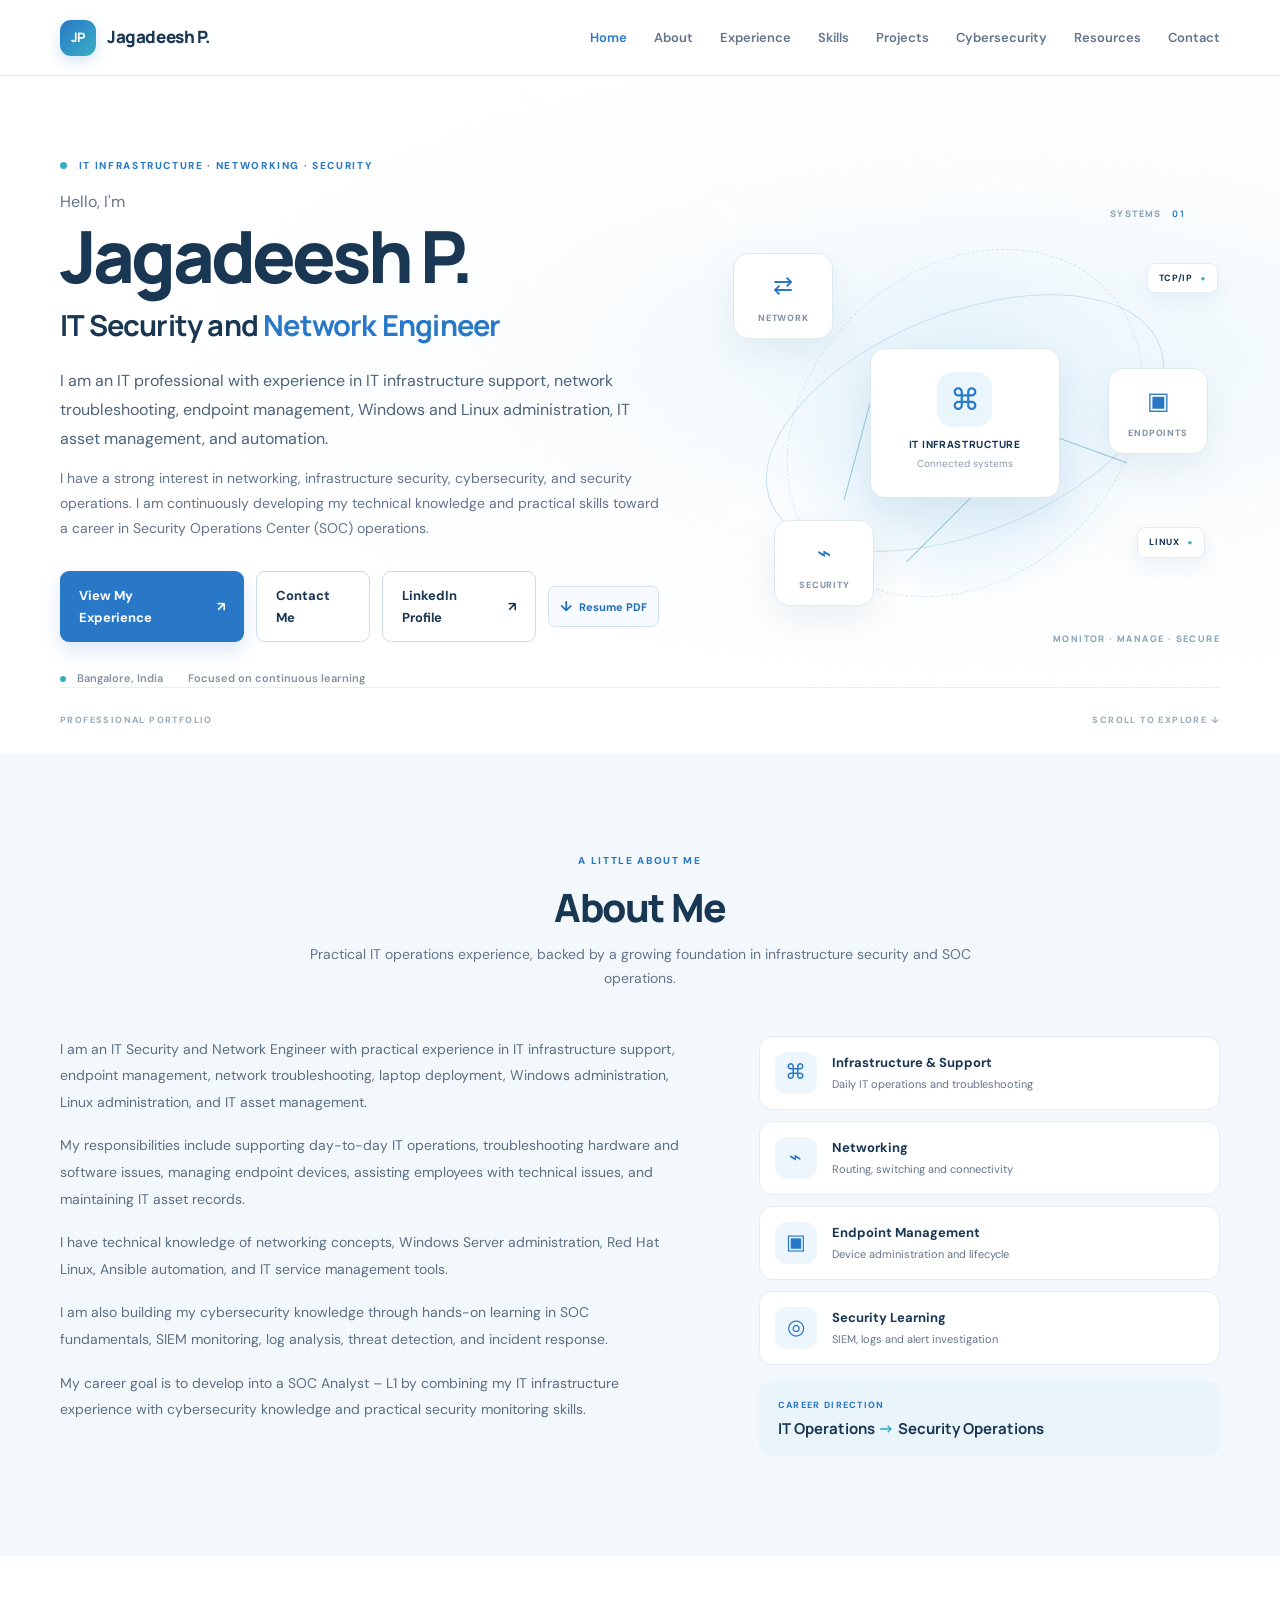
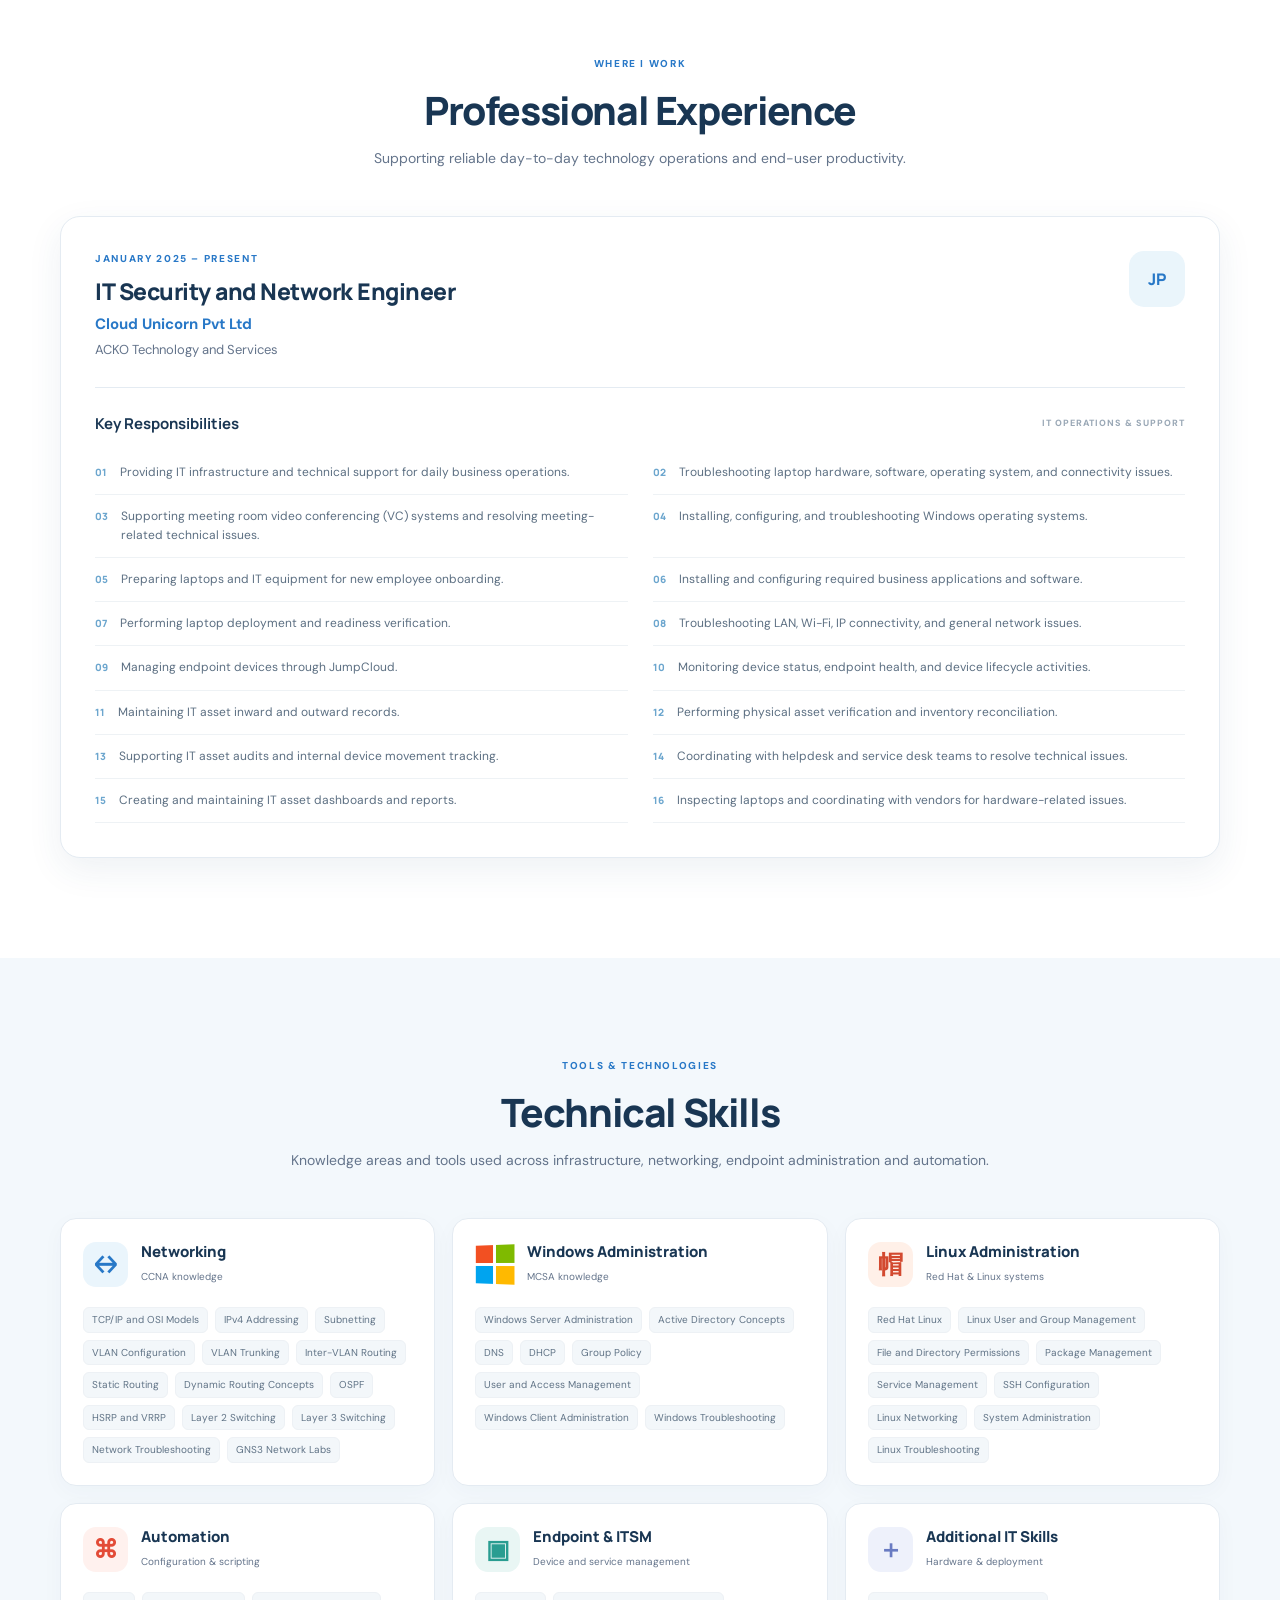
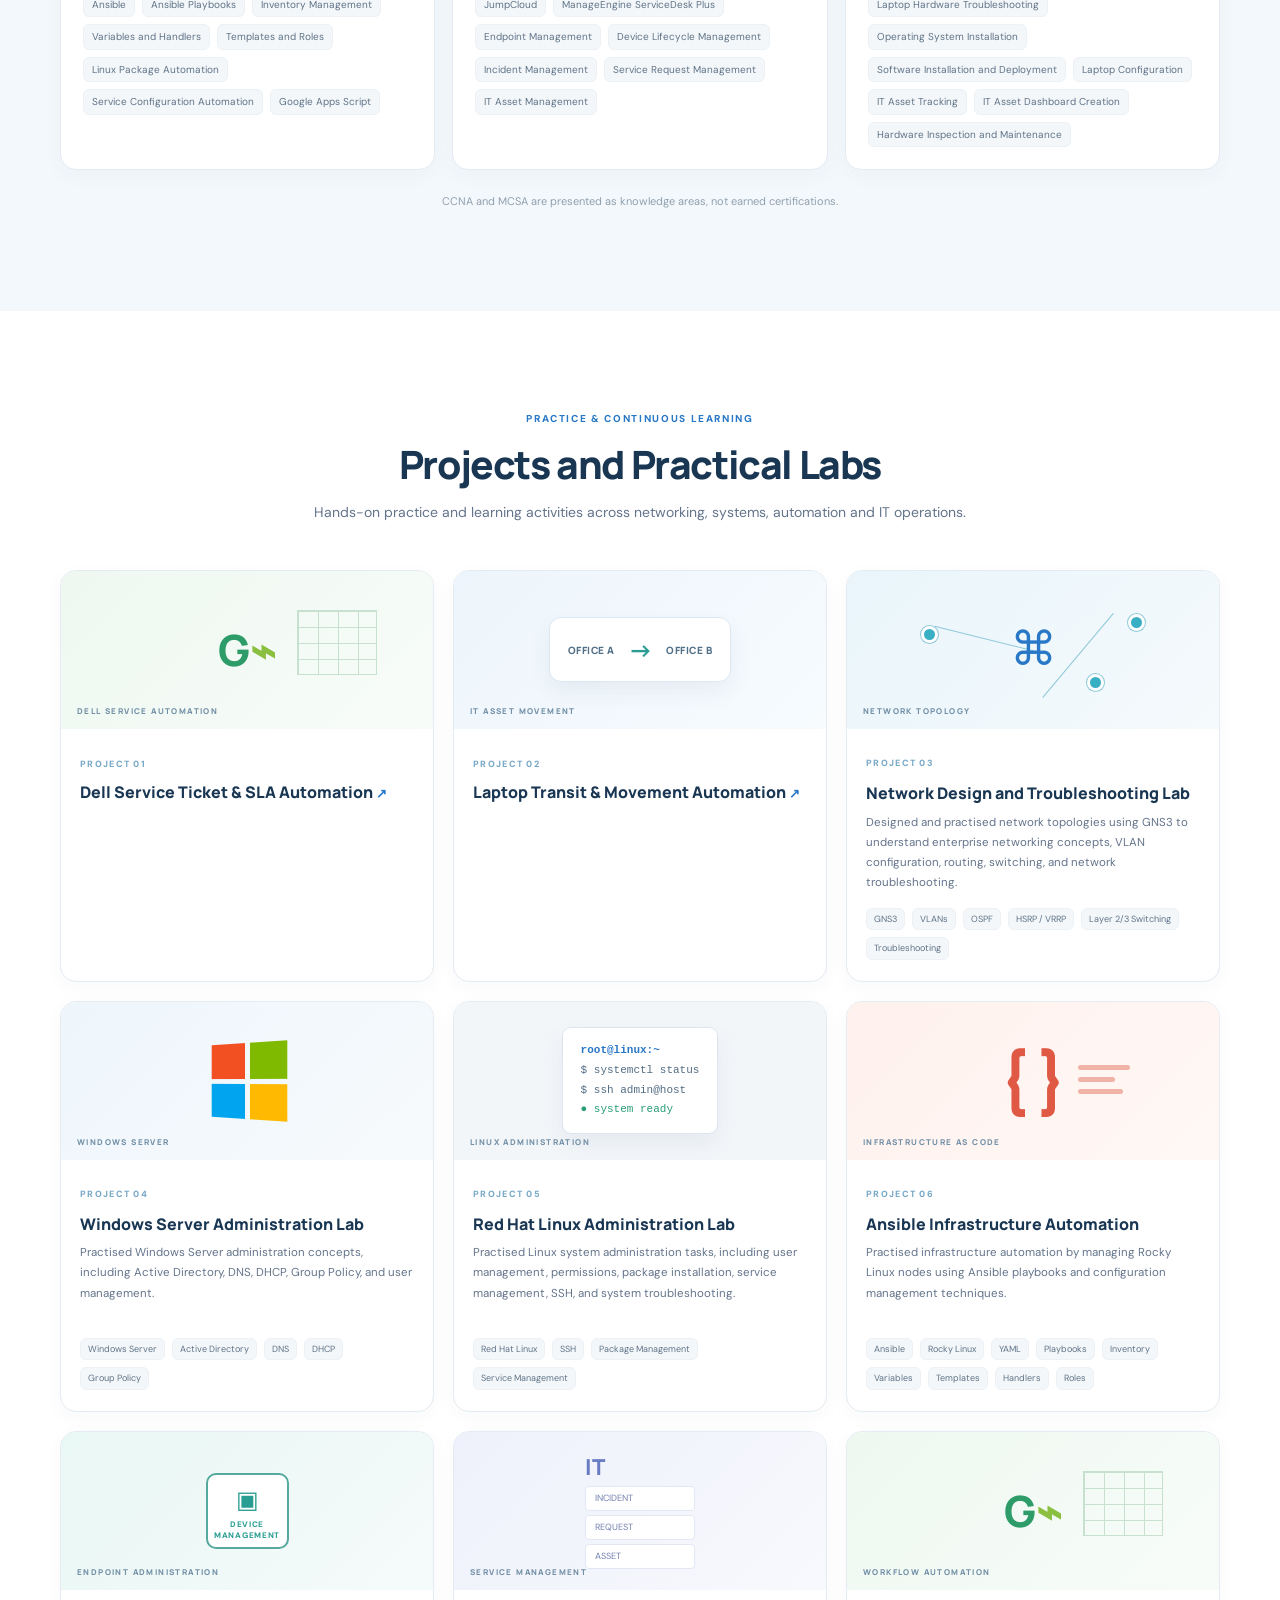
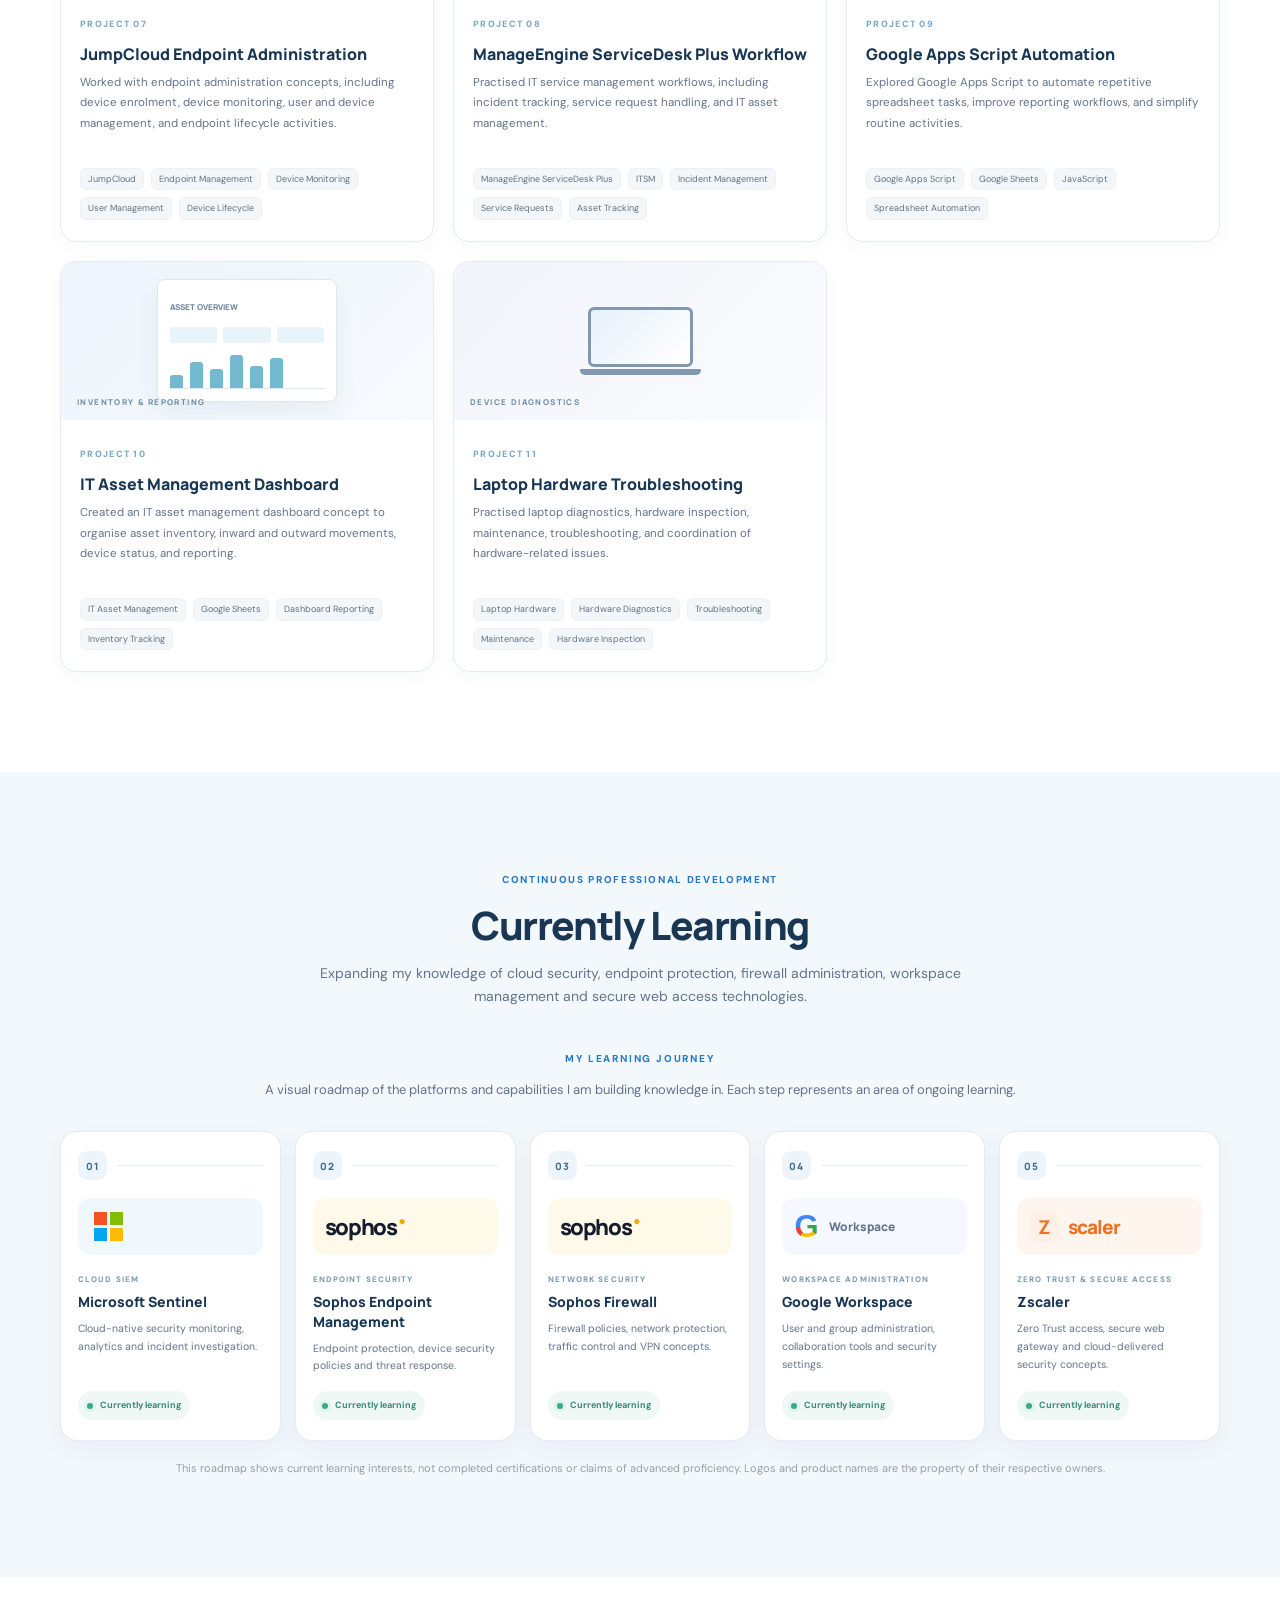
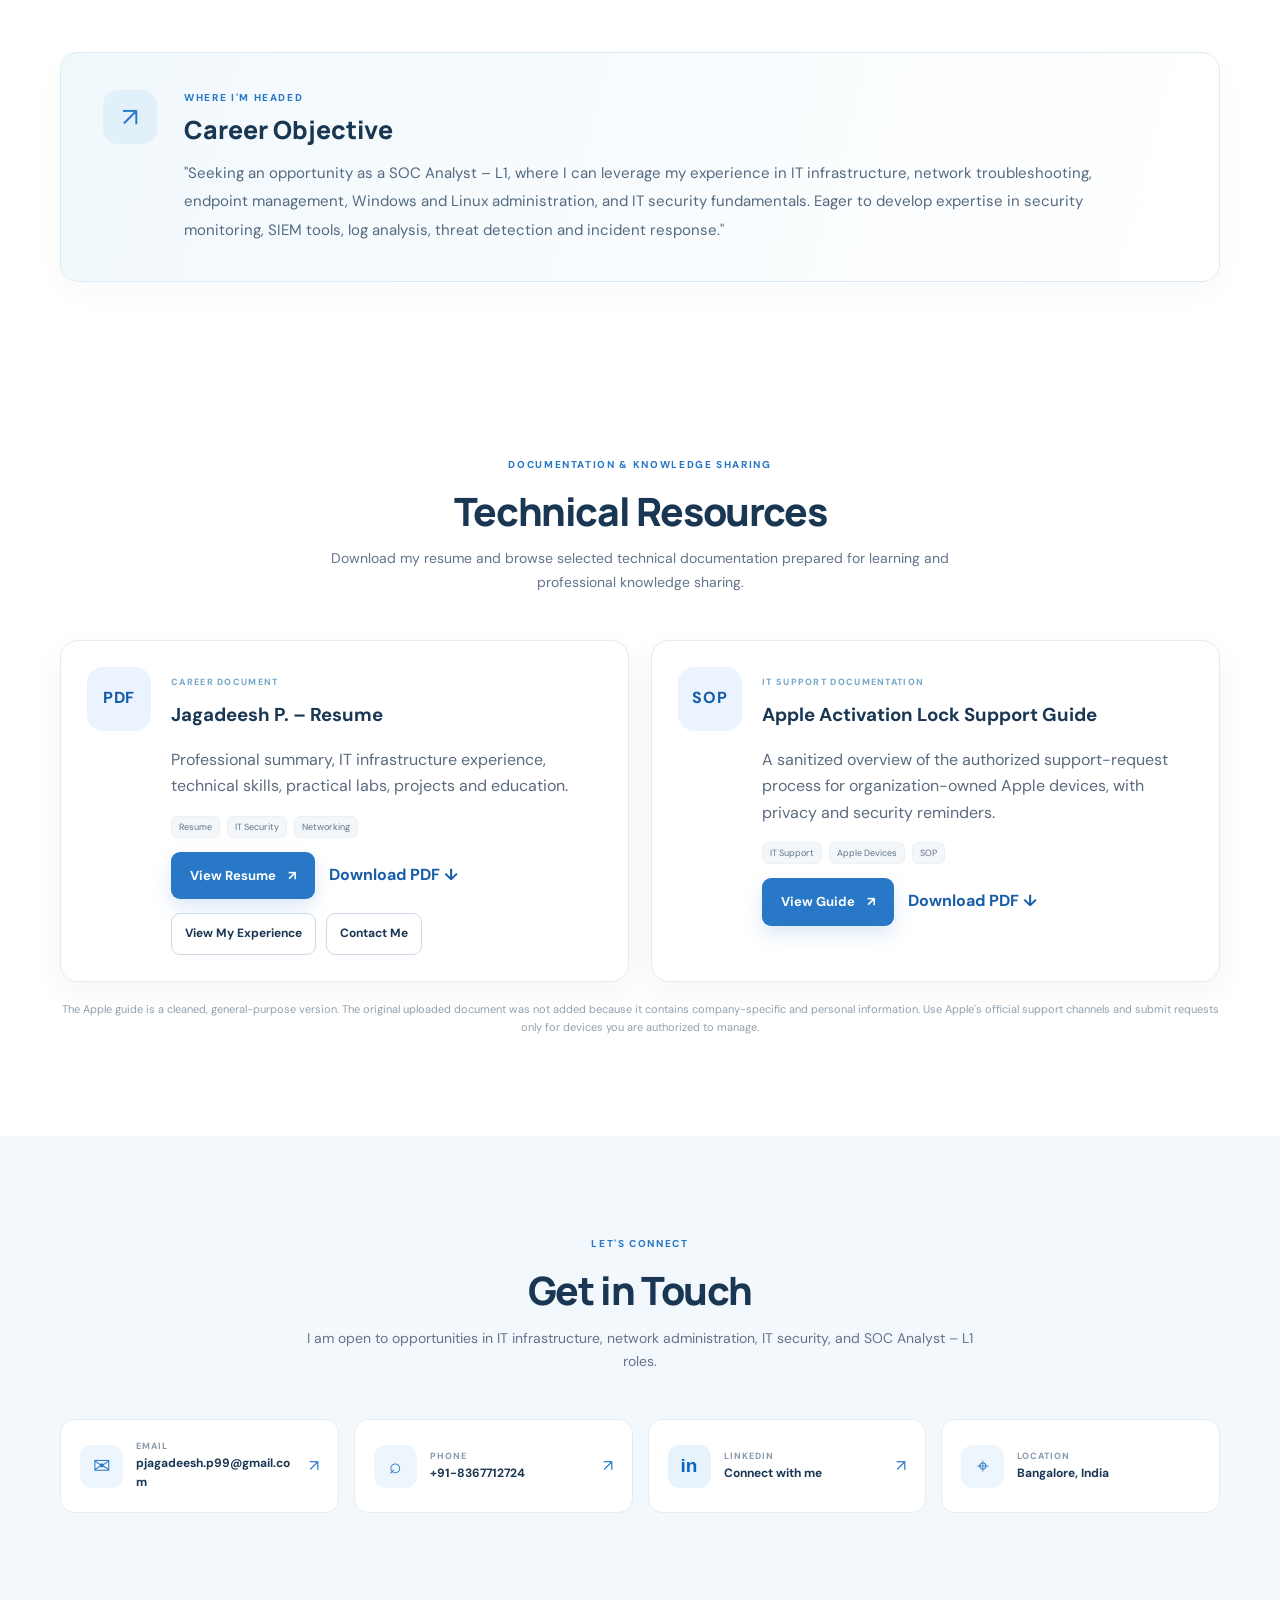
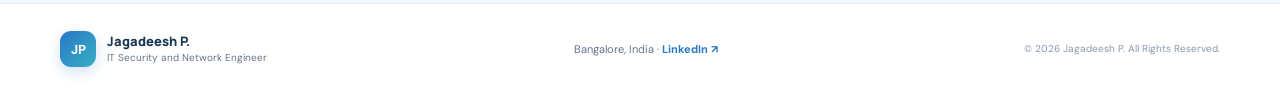
==== commit a7d1636b: "Add files via upload" ====
--- a/index.html
+++ b/index.html
@@ -121,7 +121,7 @@
         <div class="section-heading"><p class="eyebrow">PRACTICE & CONTINUOUS LEARNING</p><h2>Projects and Practical Labs</h2><p>Hands-on practice and learning activities across networking, systems, automation and IT operations.</p></div>
         <div class="projects-grid">
 
-          <article class="project-card">
+          <article class="project-card project-link-card">
             <div class="project-visual visual-script">
               <span class="script-symbol">G<span>⌁</span></span>
               <span class="visual-caption">DELL SERVICE AUTOMATION</span>
@@ -129,49 +129,17 @@
             </div>
             <div class="project-content">
               <span class="project-number">PROJECT 01</span>
-              <h3>Dell Service Ticket &amp; SLA Automation</h3>
-              <p>Streamlining laptop repair complaint management through automated ticket tracking, service status updates, and SLA monitoring using Google Apps Script.</p>
-              <div class="project-details">
-                <strong>Key features</strong>
-                <ul>
-                  <li>Extract Dell support case IDs from Gmail and identify service appointment and onsite service emails.</li>
-                  <li>Automatically update ticket statuses: Pending, Dispatched, and Completed.</li>
-                  <li>Track case IDs, serial numbers, assigned technicians, and SLA working hours.</li>
-                  <li>Monitor SLA hours Monday–Friday, 9 AM–6 PM, with warnings for approaching and breached SLAs.</li>
-                  <li>Generate ticket reports and dashboard summaries, and send email notifications for important updates.</li>
-                </ul>
-                <strong>Objective</strong>
-                <p>Reduce manual ticket tracking, improve service visibility, and simplify SLA monitoring for IT support operations.</p>
-                <strong>Technologies</strong>
-                <div class="project-tags"><span>Google Apps Script</span><span>Google Sheets</span><span>Gmail</span><span>JavaScript</span><span>Time-driven Triggers</span></div>
-                <small class="project-demo-note">Demo: Personal Gmail account with sample Dell-style ticket emails and dummy ticket data.</small>
-              </div>
+              <h3><a href="project-01.html">Dell Service Ticket &amp; SLA Automation <span aria-hidden="true">↗</span></a></h3>
             </div>
           </article>
-          <article class="project-card">
+          <article class="project-card project-link-card">
             <div class="project-visual visual-transit">
               <div class="transit-visual"><span>OFFICE A</span><b>→</b><span>OFFICE B</span></div>
               <span class="visual-caption">IT ASSET MOVEMENT</span>
             </div>
             <div class="project-content">
               <span class="project-number">PROJECT 02</span>
-              <h3>Laptop Transit &amp; Movement Automation</h3>
-              <p>Developed an automated laptop transit notification and movement tracking system to simplify the transfer of IT assets between office locations.</p>
-              <div class="project-details">
-                <strong>Key features</strong>
-                <ul>
-                  <li>Select source asset data from Google Sheets and retrieve laptop details using Asset Tags.</li>
-                  <li>Schedule transit notification emails and configure recipients, CC, subject, and scheduled date.</li>
-                  <li>Generate compact email tables with Asset Tag, Serial Number, and Model.</li>
-                  <li>Prevent duplicate email processing.</li>
-                  <li>Maintain separate transit and inward/outward history records to track historical asset movements.</li>
-                </ul>
-                <strong>Objective</strong>
-                <p>Reduce manual communication during inter-office laptop transfers and maintain a structured record of asset movements.</p>
-                <strong>Technologies</strong>
-                <div class="project-tags"><span>Google Apps Script</span><span>Google Sheets</span><span>Gmail</span><span>JavaScript</span><span>Email Scheduling</span></div>
-                <small class="project-demo-note">Demo: Sample office locations and fictional laptop inventory data.</small>
-              </div>
+              <h3><a href="project-02.html">Laptop Transit &amp; Movement Automation <span aria-hidden="true">↗</span></a></h3>
             </div>
           </article>
           <article class="project-card"><div class="project-visual visual-network"><span class="visual-symbol">⌘</span><span class="visual-caption">NETWORK TOPOLOGY</span><i class="p-node p1"></i><i class="p-node p2"></i><i class="p-node p3"></i><i class="p-line l1"></i><i class="p-line l2"></i></div><div class="project-content"><span class="project-number">PROJECT 03</span><h3>Network Design and Troubleshooting Lab</h3><p>Designed and practised network topologies using GNS3 to understand enterprise networking concepts, VLAN configuration, routing, switching, and network troubleshooting.</p><div class="project-tags"><span>GNS3</span><span>VLANs</span><span>OSPF</span><span>HSRP / VRRP</span><span>Layer 2/3 Switching</span><span>Troubleshooting</span></div></div></article>
--- a/styles.css
+++ b/styles.css
@@ -59,3 +59,21 @@
 @media(max-width:460px){.learning-roadmap{grid-template-columns:1fr}.roadmap-card{display:grid;grid-template-columns:1fr;gap:12px}.roadmap-logo{height:50px}.roadmap-content p{margin-bottom:12px}}
 
 @media(max-width:900px){.hero-actions{flex-wrap:wrap}.resume-quick-tab{align-self:center}}
+
+/* Separate project detail pages and title-only project cards */
+.project-link-card .project-content{min-height:104px;display:flex;flex-direction:column;align-items:flex-start;justify-content:center}
+.project-link-card .project-content h3{margin:9px 0 0}
+.project-link-card .project-content h3 a{color:var(--navy);text-decoration:none;transition:color .2s ease}
+.project-link-card .project-content h3 a:hover{color:var(--blue)}
+.project-link-card .project-content h3 a span{font-size:13px;color:var(--blue);white-space:nowrap}
+.project-detail-page{padding-top:75px;min-height:calc(100vh - 150px)}
+.project-detail-page h1{max-width:850px;font:800 clamp(32px,5vw,48px)/1.15 Manrope;color:var(--navy);letter-spacing:-1.8px;margin:12px 0 16px}
+.project-detail-lead{max-width:790px;color:var(--slate);font-size:16px;line-height:1.8;margin:0 0 30px}
+.project-detail-panel{max-width:850px;background:#fff;border:1px solid var(--line);border-radius:18px;padding:clamp(22px,4vw,38px);box-shadow:0 8px 28px #254b6a08}
+.project-detail-panel h2{font:800 17px Manrope;color:var(--navy);margin:24px 0 10px}
+.project-detail-panel h2:first-child{margin-top:0}
+.project-detail-panel p,.project-detail-panel li{font-size:14px;line-height:1.85;color:var(--slate)}
+.project-detail-panel ul{padding-left:21px;margin:8px 0 20px}.project-detail-panel li{padding-left:4px;margin-bottom:6px}
+.project-detail-panel .project-tags{margin:10px 0 20px}.project-detail-panel .project-demo-note{margin-top:20px;font-size:12px}
+.project-back-link{margin-top:24px}
+@media(max-width:600px){.project-detail-page{padding-top:48px}.project-detail-lead{font-size:14px}.project-detail-panel p,.project-detail-panel li{font-size:13px}}
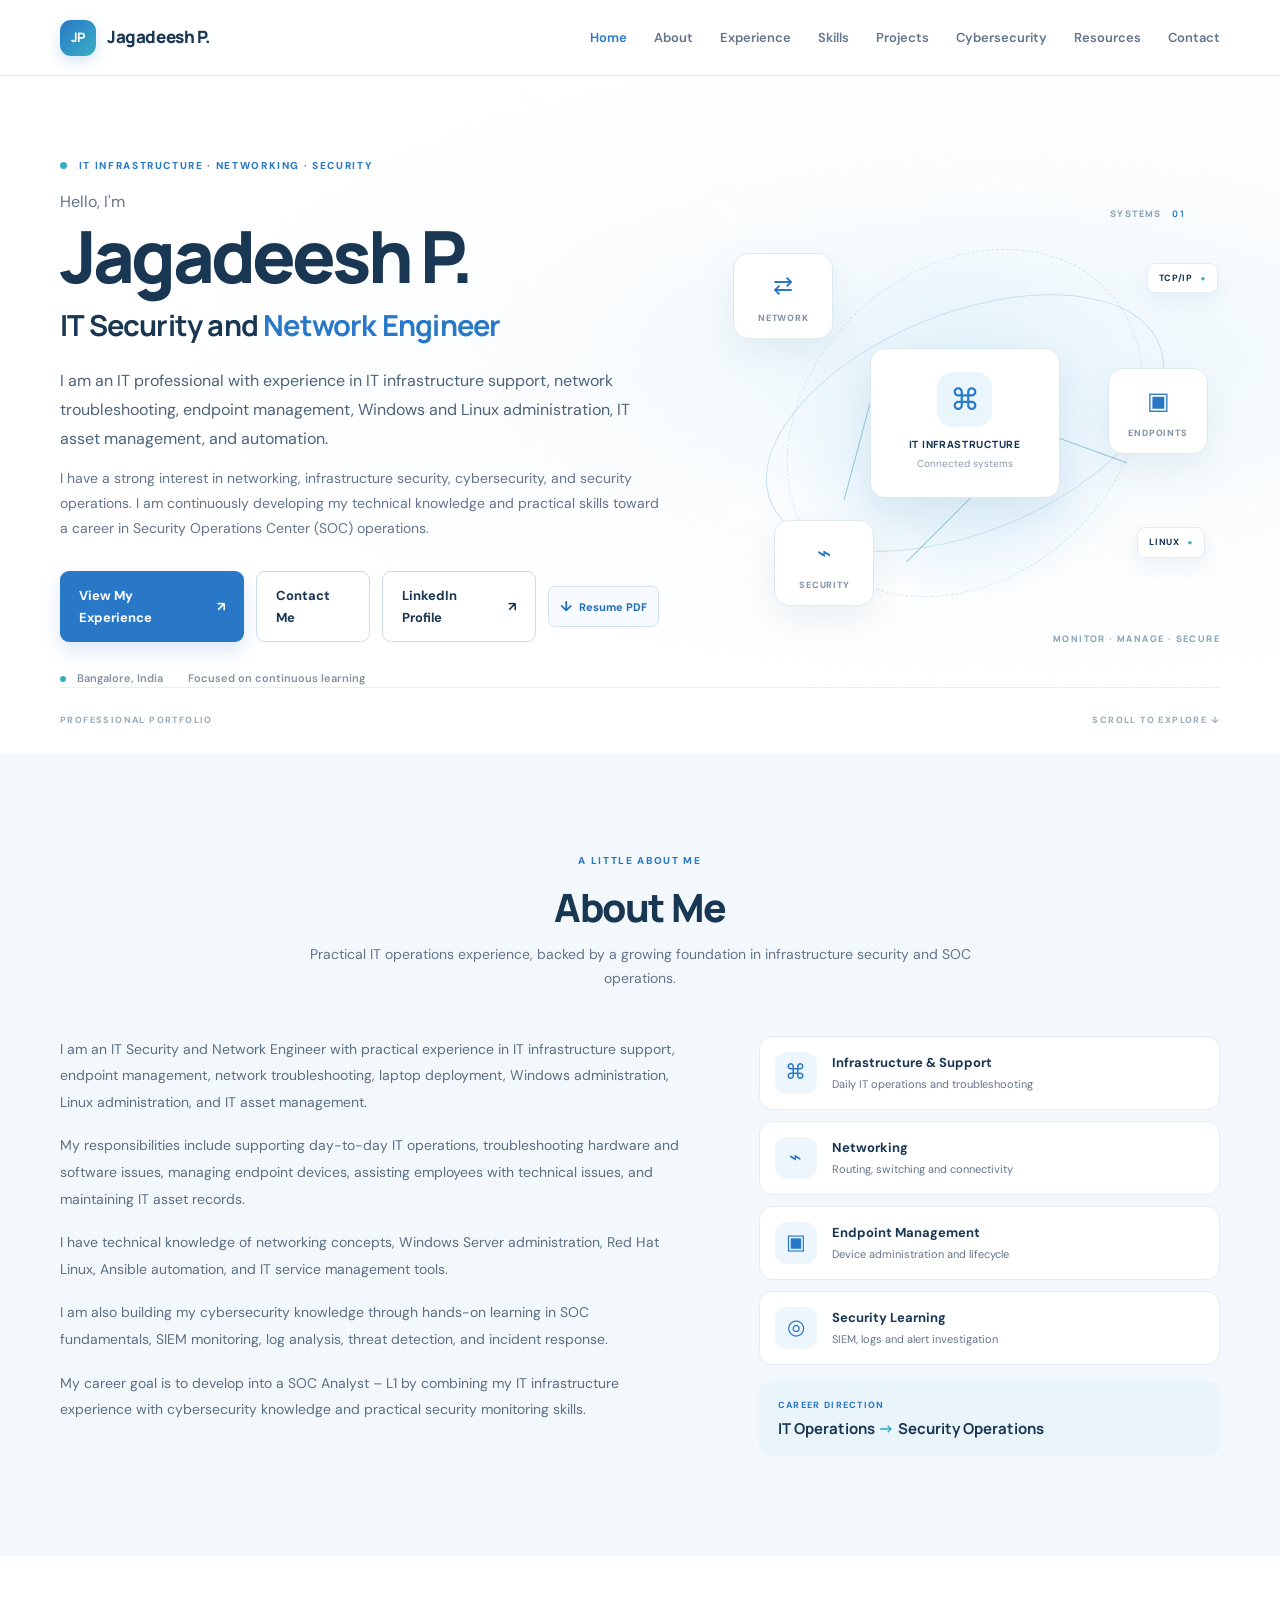
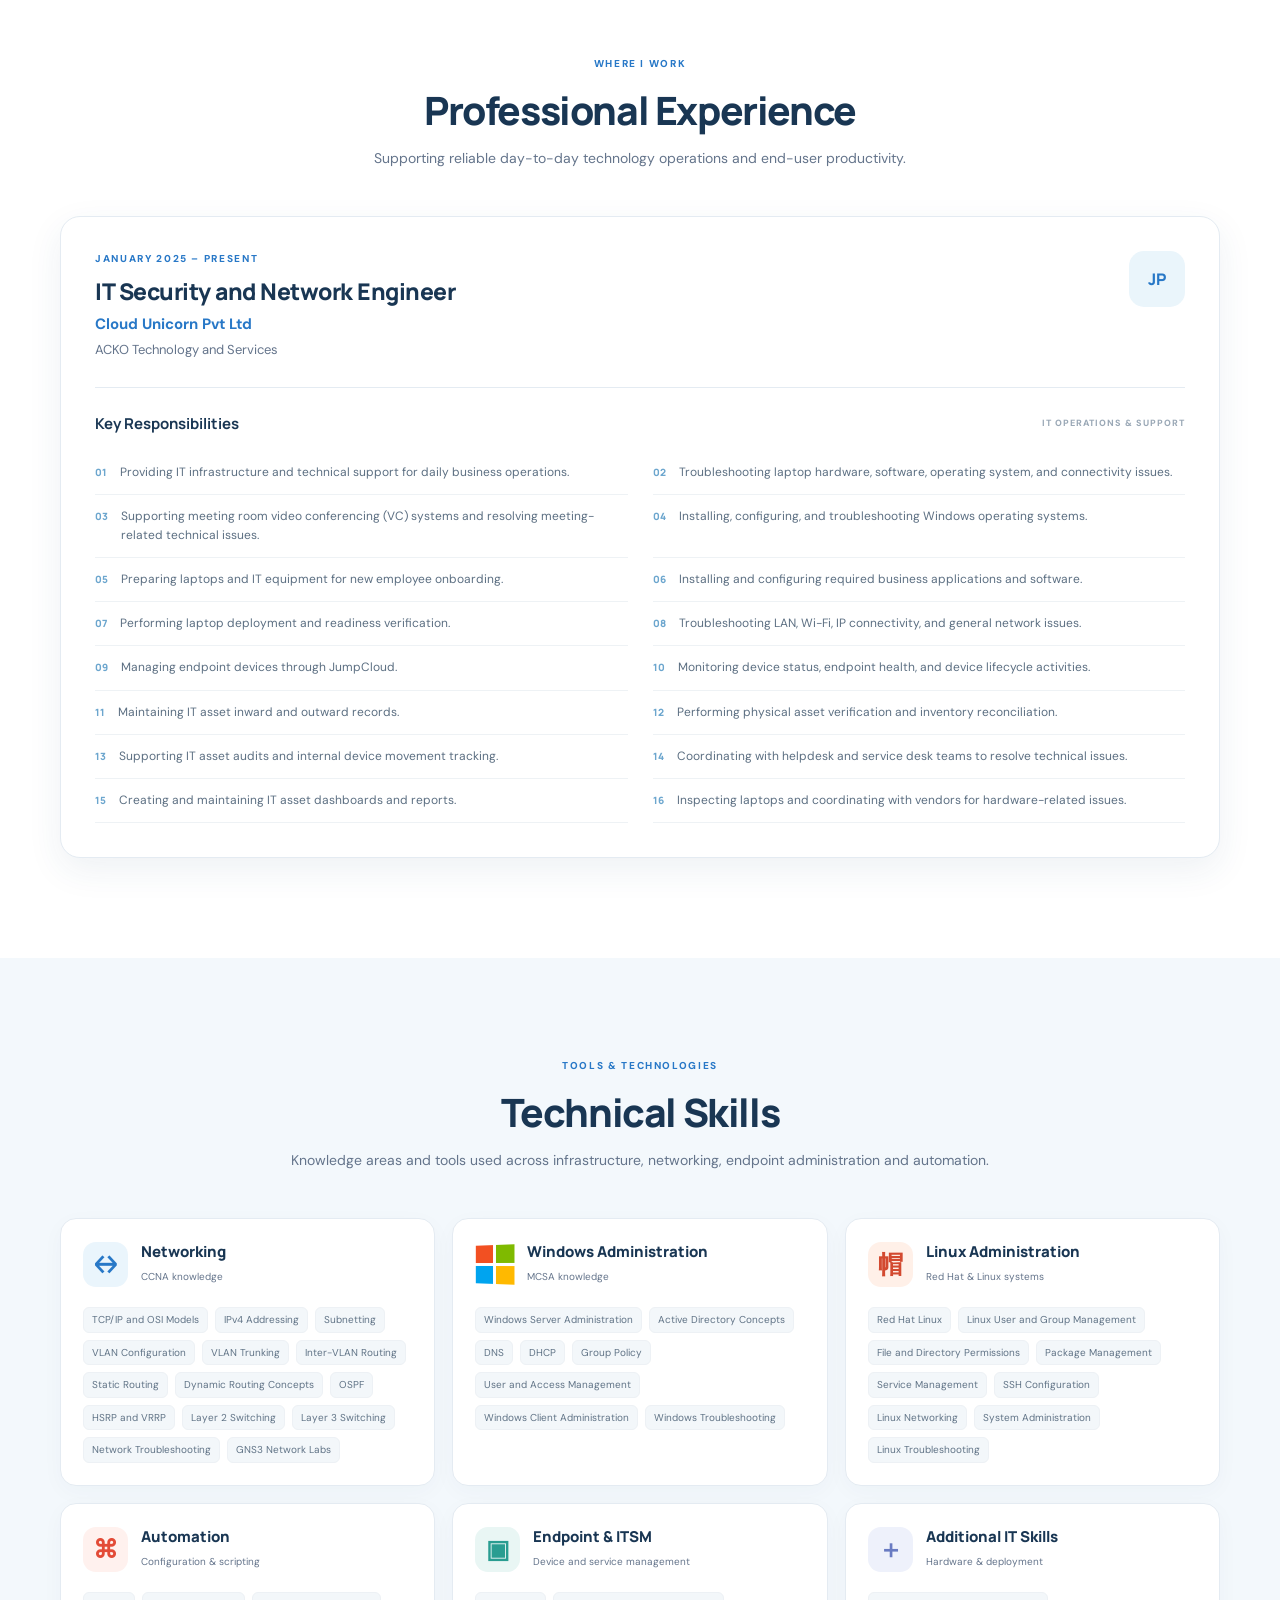
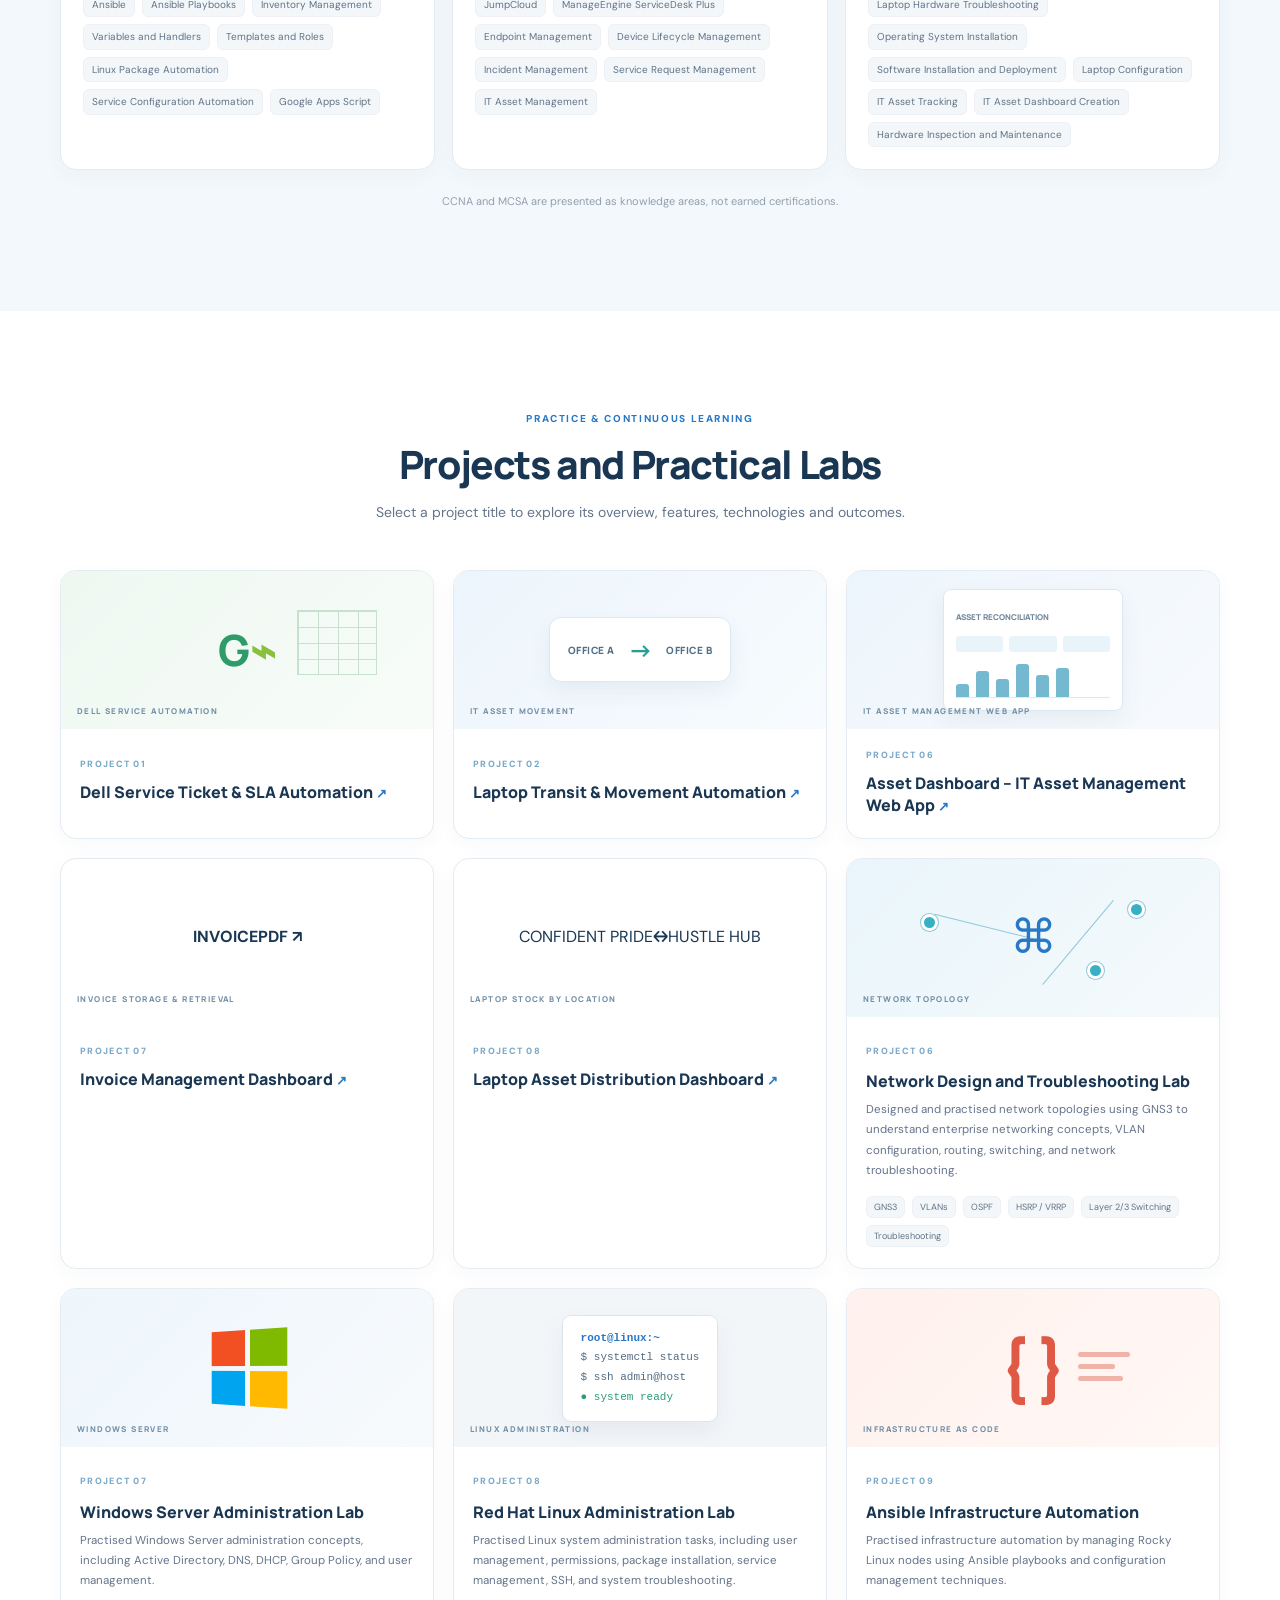
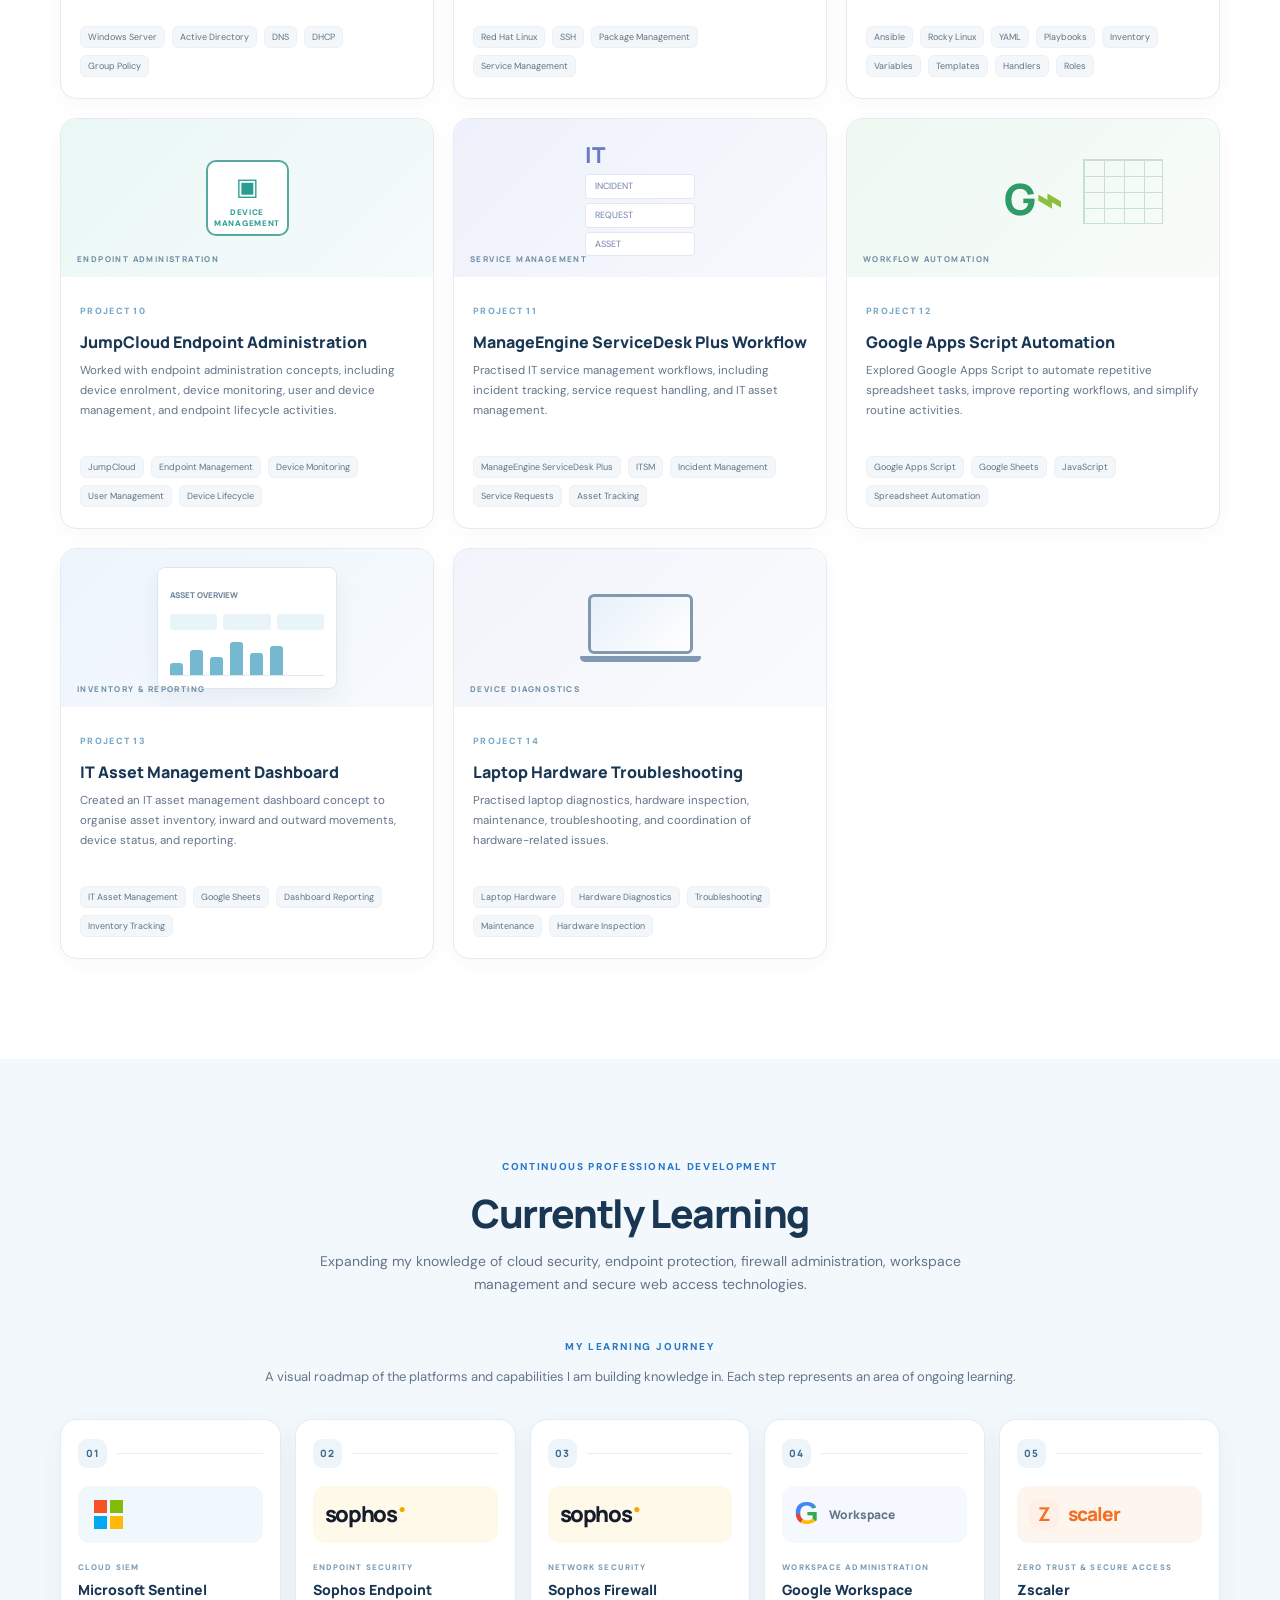
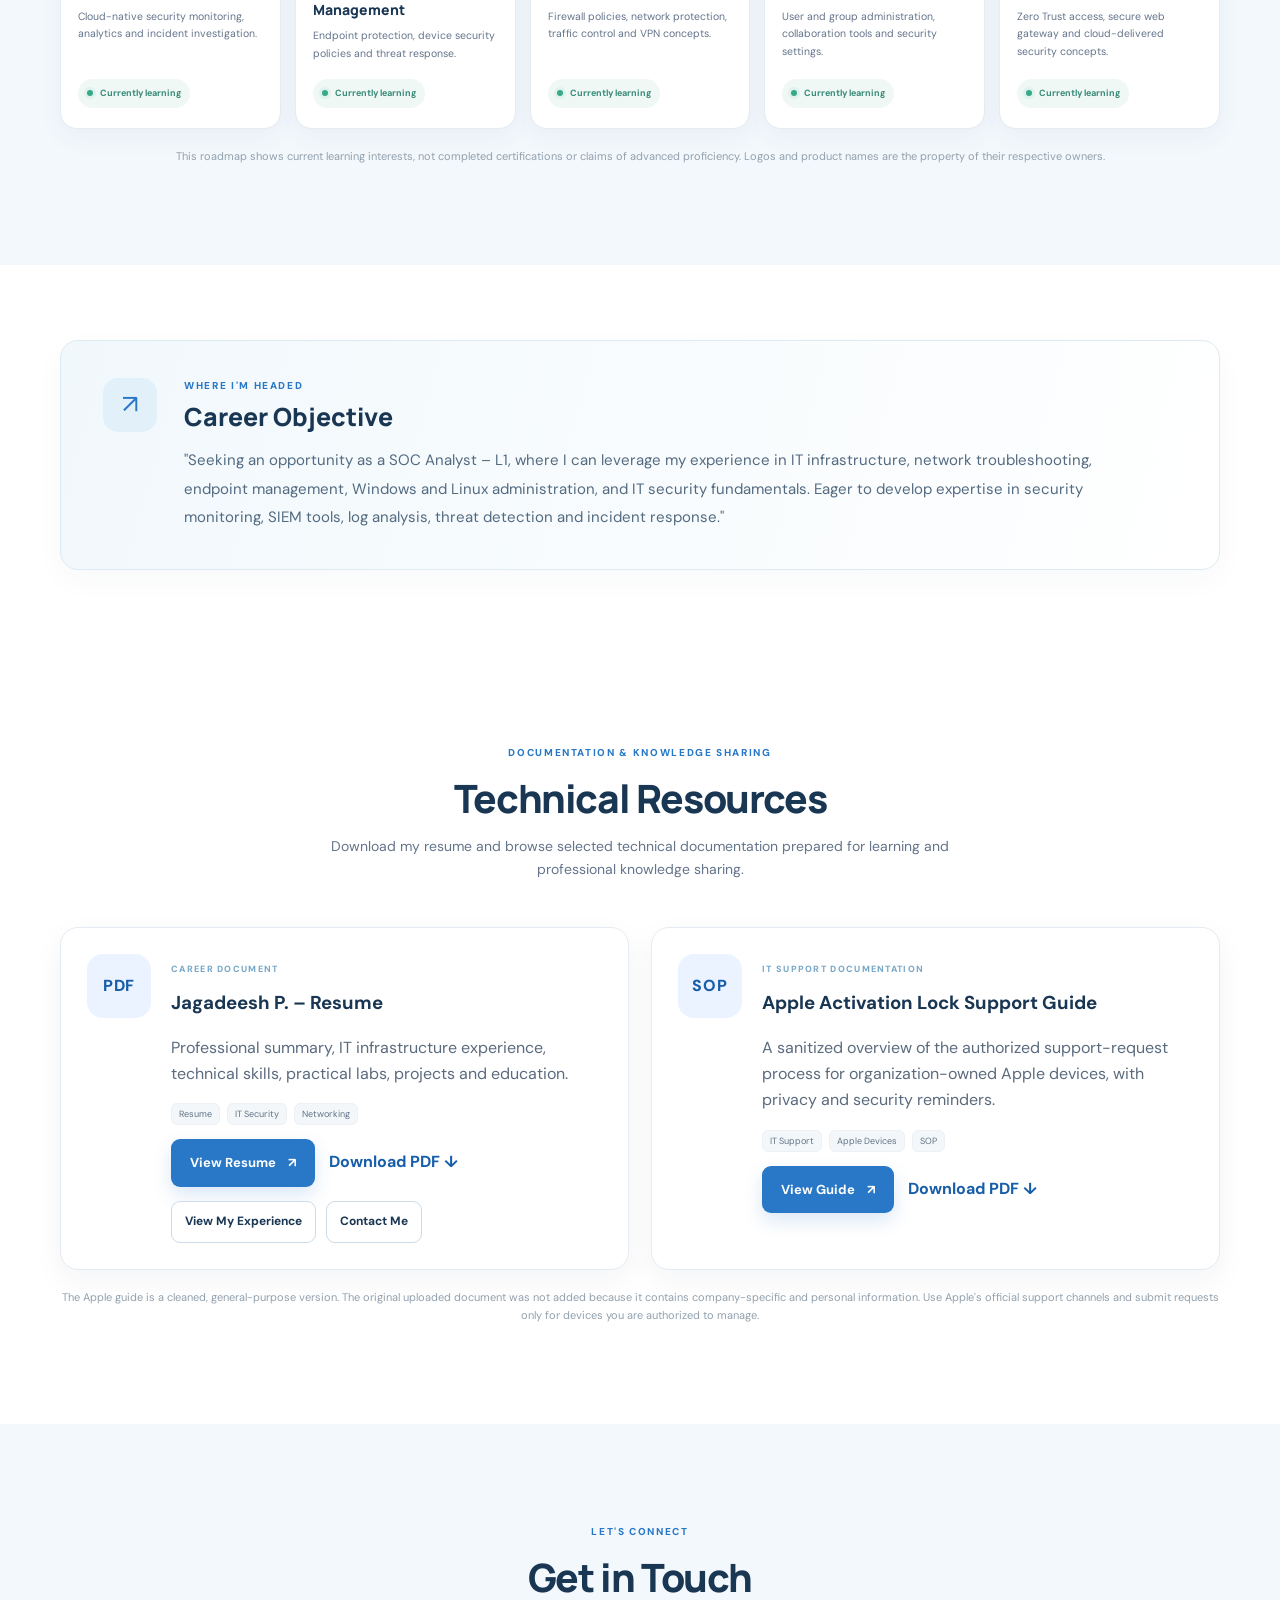
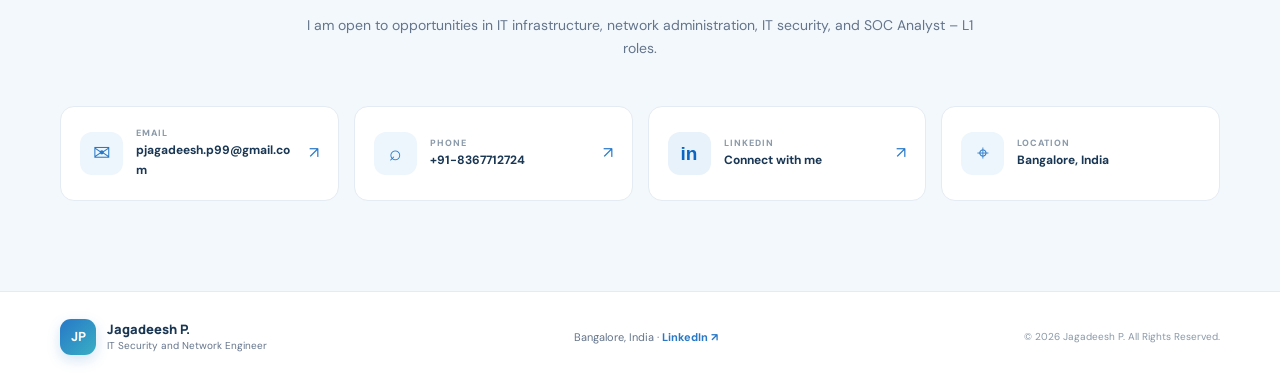
==== commit 6fbc6092: "Add files via upload" ====
--- a/index.html
+++ b/index.html
@@ -118,7 +118,7 @@
 
     <section class="section" id="projects">
       <div class="container">
-        <div class="section-heading"><p class="eyebrow">PRACTICE & CONTINUOUS LEARNING</p><h2>Projects and Practical Labs</h2><p>Hands-on practice and learning activities across networking, systems, automation and IT operations.</p></div>
+        <div class="section-heading"><p class="eyebrow">PRACTICE & CONTINUOUS LEARNING</p><h2>Projects and Practical Labs</h2><p>Select a project title to explore its overview, features, technologies and outcomes.</p></div>
         <div class="projects-grid">
 
           <article class="project-card project-link-card">
@@ -142,15 +142,29 @@
               <h3><a href="project-02.html">Laptop Transit &amp; Movement Automation <span aria-hidden="true">↗</span></a></h3>
             </div>
           </article>
-          <article class="project-card"><div class="project-visual visual-network"><span class="visual-symbol">⌘</span><span class="visual-caption">NETWORK TOPOLOGY</span><i class="p-node p1"></i><i class="p-node p2"></i><i class="p-node p3"></i><i class="p-line l1"></i><i class="p-line l2"></i></div><div class="project-content"><span class="project-number">PROJECT 03</span><h3>Network Design and Troubleshooting Lab</h3><p>Designed and practised network topologies using GNS3 to understand enterprise networking concepts, VLAN configuration, routing, switching, and network troubleshooting.</p><div class="project-tags"><span>GNS3</span><span>VLANs</span><span>OSPF</span><span>HSRP / VRRP</span><span>Layer 2/3 Switching</span><span>Troubleshooting</span></div></div></article>
-          <article class="project-card"><div class="project-visual visual-windows"><span class="windows-logo large"><i></i><i></i><i></i><i></i></span><span class="visual-caption">WINDOWS SERVER</span></div><div class="project-content"><span class="project-number">PROJECT 04</span><h3>Windows Server Administration Lab</h3><p>Practised Windows Server administration concepts, including Active Directory, DNS, DHCP, Group Policy, and user management.</p><div class="project-tags"><span>Windows Server</span><span>Active Directory</span><span>DNS</span><span>DHCP</span><span>Group Policy</span></div></div></article>
-          <article class="project-card"><div class="project-visual visual-linux"><span class="terminal-window"><b>root@linux:~</b><br>$ systemctl status<br>$ ssh admin@host<br><em>● system ready</em></span><span class="visual-caption">LINUX ADMINISTRATION</span></div><div class="project-content"><span class="project-number">PROJECT 05</span><h3>Red Hat Linux Administration Lab</h3><p>Practised Linux system administration tasks, including user management, permissions, package installation, service management, SSH, and system troubleshooting.</p><div class="project-tags"><span>Red Hat Linux</span><span>SSH</span><span>Package Management</span><span>Service Management</span></div></div></article>
-          <article class="project-card"><div class="project-visual visual-ansible"><span class="code-bracket">{ }</span><span class="visual-caption">INFRASTRUCTURE AS CODE</span><div class="code-lines"><i></i><i></i><i></i></div></div><div class="project-content"><span class="project-number">PROJECT 06</span><h3>Ansible Infrastructure Automation</h3><p>Practised infrastructure automation by managing Rocky Linux nodes using Ansible playbooks and configuration management techniques.</p><div class="project-tags"><span>Ansible</span><span>Rocky Linux</span><span>YAML</span><span>Playbooks</span><span>Inventory</span><span>Variables</span><span>Templates</span><span>Handlers</span><span>Roles</span></div></div></article>
-          <article class="project-card"><div class="project-visual visual-endpoint"><span class="device-frame">▣<small>DEVICE<br>MANAGEMENT</small></span><span class="visual-caption">ENDPOINT ADMINISTRATION</span></div><div class="project-content"><span class="project-number">PROJECT 07</span><h3>JumpCloud Endpoint Administration</h3><p>Worked with endpoint administration concepts, including device enrolment, device monitoring, user and device management, and endpoint lifecycle activities.</p><div class="project-tags"><span>JumpCloud</span><span>Endpoint Management</span><span>Device Monitoring</span><span>User Management</span><span>Device Lifecycle</span></div></div></article>
-          <article class="project-card"><div class="project-visual visual-itsm"><span class="ticket-stack"><b>IT</b><i>INCIDENT</i><i>REQUEST</i><i>ASSET</i></span><span class="visual-caption">SERVICE MANAGEMENT</span></div><div class="project-content"><span class="project-number">PROJECT 08</span><h3>ManageEngine ServiceDesk Plus Workflow</h3><p>Practised IT service management workflows, including incident tracking, service request handling, and IT asset management.</p><div class="project-tags"><span>ManageEngine ServiceDesk Plus</span><span>ITSM</span><span>Incident Management</span><span>Service Requests</span><span>Asset Tracking</span></div></div></article>
-          <article class="project-card"><div class="project-visual visual-script"><span class="script-symbol">G<span>⌁</span></span><span class="visual-caption">WORKFLOW AUTOMATION</span><div class="sheet-grid"></div></div><div class="project-content"><span class="project-number">PROJECT 09</span><h3>Google Apps Script Automation</h3><p>Explored Google Apps Script to automate repetitive spreadsheet tasks, improve reporting workflows, and simplify routine activities.</p><div class="project-tags"><span>Google Apps Script</span><span>Google Sheets</span><span>JavaScript</span><span>Spreadsheet Automation</span></div></div></article>
-          <article class="project-card"><div class="project-visual visual-dashboard"><div class="mini-dashboard"><b>ASSET OVERVIEW</b><div class="dash-stats"><i></i><i></i><i></i></div><div class="dash-chart"><span></span><span></span><span></span><span></span><span></span><span></span></div></div><span class="visual-caption">INVENTORY & REPORTING</span></div><div class="project-content"><span class="project-number">PROJECT 10</span><h3>IT Asset Management Dashboard</h3><p>Created an IT asset management dashboard concept to organise asset inventory, inward and outward movements, device status, and reporting.</p><div class="project-tags"><span>IT Asset Management</span><span>Google Sheets</span><span>Dashboard Reporting</span><span>Inventory Tracking</span></div></div></article>
-          <article class="project-card"><div class="project-visual visual-hardware"><div class="laptop-illustration"><div></div><span></span></div><span class="visual-caption">DEVICE DIAGNOSTICS</span></div><div class="project-content"><span class="project-number">PROJECT 11</span><h3>Laptop Hardware Troubleshooting</h3><p>Practised laptop diagnostics, hardware inspection, maintenance, troubleshooting, and coordination of hardware-related issues.</p><div class="project-tags"><span>Laptop Hardware</span><span>Hardware Diagnostics</span><span>Troubleshooting</span><span>Maintenance</span><span>Hardware Inspection</span></div></div></article>
+
+          <article class="project-card project-link-card">
+            <div class="project-visual visual-dashboard"><div class="mini-dashboard"><b>ASSET RECONCILIATION</b><div class="dash-stats"><i></i><i></i><i></i></div><div class="dash-chart"><span></span><span></span><span></span><span></span><span></span><span></span></div></div><span class="visual-caption">IT ASSET MANAGEMENT WEB APP</span></div>
+            <div class="project-content"><span class="project-number">PROJECT 06</span><h3><a href="project-03.html">Asset Dashboard – IT Asset Management Web App <span aria-hidden="true">↗</span></a></h3></div>
+          </article>
+          <article class="project-card project-link-card">
+            <div class="project-visual visual-invoice"><div class="invoice-visual"><b>INVOICE</b><i></i><i></i><i></i><strong>PDF ↗</strong></div><span class="visual-caption">INVOICE STORAGE & RETRIEVAL</span></div>
+            <div class="project-content"><span class="project-number">PROJECT 07</span><h3><a href="project-04.html">Invoice Management Dashboard <span aria-hidden="true">↗</span></a></h3></div>
+          </article>
+          <article class="project-card project-link-card">
+            <div class="project-visual visual-distribution"><div class="distribution-visual"><span>CONFIDENT PRIDE</span><b>↔</b><span>HUSTLE HUB</span></div><span class="visual-caption">LAPTOP STOCK BY LOCATION</span></div>
+            <div class="project-content"><span class="project-number">PROJECT 08</span><h3><a href="project-05.html">Laptop Asset Distribution Dashboard <span aria-hidden="true">↗</span></a></h3></div>
+          </article>
+
+          <article class="project-card"><div class="project-visual visual-network"><span class="visual-symbol">⌘</span><span class="visual-caption">NETWORK TOPOLOGY</span><i class="p-node p1"></i><i class="p-node p2"></i><i class="p-node p3"></i><i class="p-line l1"></i><i class="p-line l2"></i></div><div class="project-content"><span class="project-number">PROJECT 06</span><h3>Network Design and Troubleshooting Lab</h3><p>Designed and practised network topologies using GNS3 to understand enterprise networking concepts, VLAN configuration, routing, switching, and network troubleshooting.</p><div class="project-tags"><span>GNS3</span><span>VLANs</span><span>OSPF</span><span>HSRP / VRRP</span><span>Layer 2/3 Switching</span><span>Troubleshooting</span></div></div></article>
+          <article class="project-card"><div class="project-visual visual-windows"><span class="windows-logo large"><i></i><i></i><i></i><i></i></span><span class="visual-caption">WINDOWS SERVER</span></div><div class="project-content"><span class="project-number">PROJECT 07</span><h3>Windows Server Administration Lab</h3><p>Practised Windows Server administration concepts, including Active Directory, DNS, DHCP, Group Policy, and user management.</p><div class="project-tags"><span>Windows Server</span><span>Active Directory</span><span>DNS</span><span>DHCP</span><span>Group Policy</span></div></div></article>
+          <article class="project-card"><div class="project-visual visual-linux"><span class="terminal-window"><b>root@linux:~</b><br>$ systemctl status<br>$ ssh admin@host<br><em>● system ready</em></span><span class="visual-caption">LINUX ADMINISTRATION</span></div><div class="project-content"><span class="project-number">PROJECT 08</span><h3>Red Hat Linux Administration Lab</h3><p>Practised Linux system administration tasks, including user management, permissions, package installation, service management, SSH, and system troubleshooting.</p><div class="project-tags"><span>Red Hat Linux</span><span>SSH</span><span>Package Management</span><span>Service Management</span></div></div></article>
+          <article class="project-card"><div class="project-visual visual-ansible"><span class="code-bracket">{ }</span><span class="visual-caption">INFRASTRUCTURE AS CODE</span><div class="code-lines"><i></i><i></i><i></i></div></div><div class="project-content"><span class="project-number">PROJECT 09</span><h3>Ansible Infrastructure Automation</h3><p>Practised infrastructure automation by managing Rocky Linux nodes using Ansible playbooks and configuration management techniques.</p><div class="project-tags"><span>Ansible</span><span>Rocky Linux</span><span>YAML</span><span>Playbooks</span><span>Inventory</span><span>Variables</span><span>Templates</span><span>Handlers</span><span>Roles</span></div></div></article>
+          <article class="project-card"><div class="project-visual visual-endpoint"><span class="device-frame">▣<small>DEVICE<br>MANAGEMENT</small></span><span class="visual-caption">ENDPOINT ADMINISTRATION</span></div><div class="project-content"><span class="project-number">PROJECT 10</span><h3>JumpCloud Endpoint Administration</h3><p>Worked with endpoint administration concepts, including device enrolment, device monitoring, user and device management, and endpoint lifecycle activities.</p><div class="project-tags"><span>JumpCloud</span><span>Endpoint Management</span><span>Device Monitoring</span><span>User Management</span><span>Device Lifecycle</span></div></div></article>
+          <article class="project-card"><div class="project-visual visual-itsm"><span class="ticket-stack"><b>IT</b><i>INCIDENT</i><i>REQUEST</i><i>ASSET</i></span><span class="visual-caption">SERVICE MANAGEMENT</span></div><div class="project-content"><span class="project-number">PROJECT 11</span><h3>ManageEngine ServiceDesk Plus Workflow</h3><p>Practised IT service management workflows, including incident tracking, service request handling, and IT asset management.</p><div class="project-tags"><span>ManageEngine ServiceDesk Plus</span><span>ITSM</span><span>Incident Management</span><span>Service Requests</span><span>Asset Tracking</span></div></div></article>
+          <article class="project-card"><div class="project-visual visual-script"><span class="script-symbol">G<span>⌁</span></span><span class="visual-caption">WORKFLOW AUTOMATION</span><div class="sheet-grid"></div></div><div class="project-content"><span class="project-number">PROJECT 12</span><h3>Google Apps Script Automation</h3><p>Explored Google Apps Script to automate repetitive spreadsheet tasks, improve reporting workflows, and simplify routine activities.</p><div class="project-tags"><span>Google Apps Script</span><span>Google Sheets</span><span>JavaScript</span><span>Spreadsheet Automation</span></div></div></article>
+          <article class="project-card"><div class="project-visual visual-dashboard"><div class="mini-dashboard"><b>ASSET OVERVIEW</b><div class="dash-stats"><i></i><i></i><i></i></div><div class="dash-chart"><span></span><span></span><span></span><span></span><span></span><span></span></div></div><span class="visual-caption">INVENTORY & REPORTING</span></div><div class="project-content"><span class="project-number">PROJECT 13</span><h3>IT Asset Management Dashboard</h3><p>Created an IT asset management dashboard concept to organise asset inventory, inward and outward movements, device status, and reporting.</p><div class="project-tags"><span>IT Asset Management</span><span>Google Sheets</span><span>Dashboard Reporting</span><span>Inventory Tracking</span></div></div></article>
+          <article class="project-card"><div class="project-visual visual-hardware"><div class="laptop-illustration"><div></div><span></span></div><span class="visual-caption">DEVICE DIAGNOSTICS</span></div><div class="project-content"><span class="project-number">PROJECT 14</span><h3>Laptop Hardware Troubleshooting</h3><p>Practised laptop diagnostics, hardware inspection, maintenance, troubleshooting, and coordination of hardware-related issues.</p><div class="project-tags"><span>Laptop Hardware</span><span>Hardware Diagnostics</span><span>Troubleshooting</span><span>Maintenance</span><span>Hardware Inspection</span></div></div></article>
         </div>
       </div>
     </section>
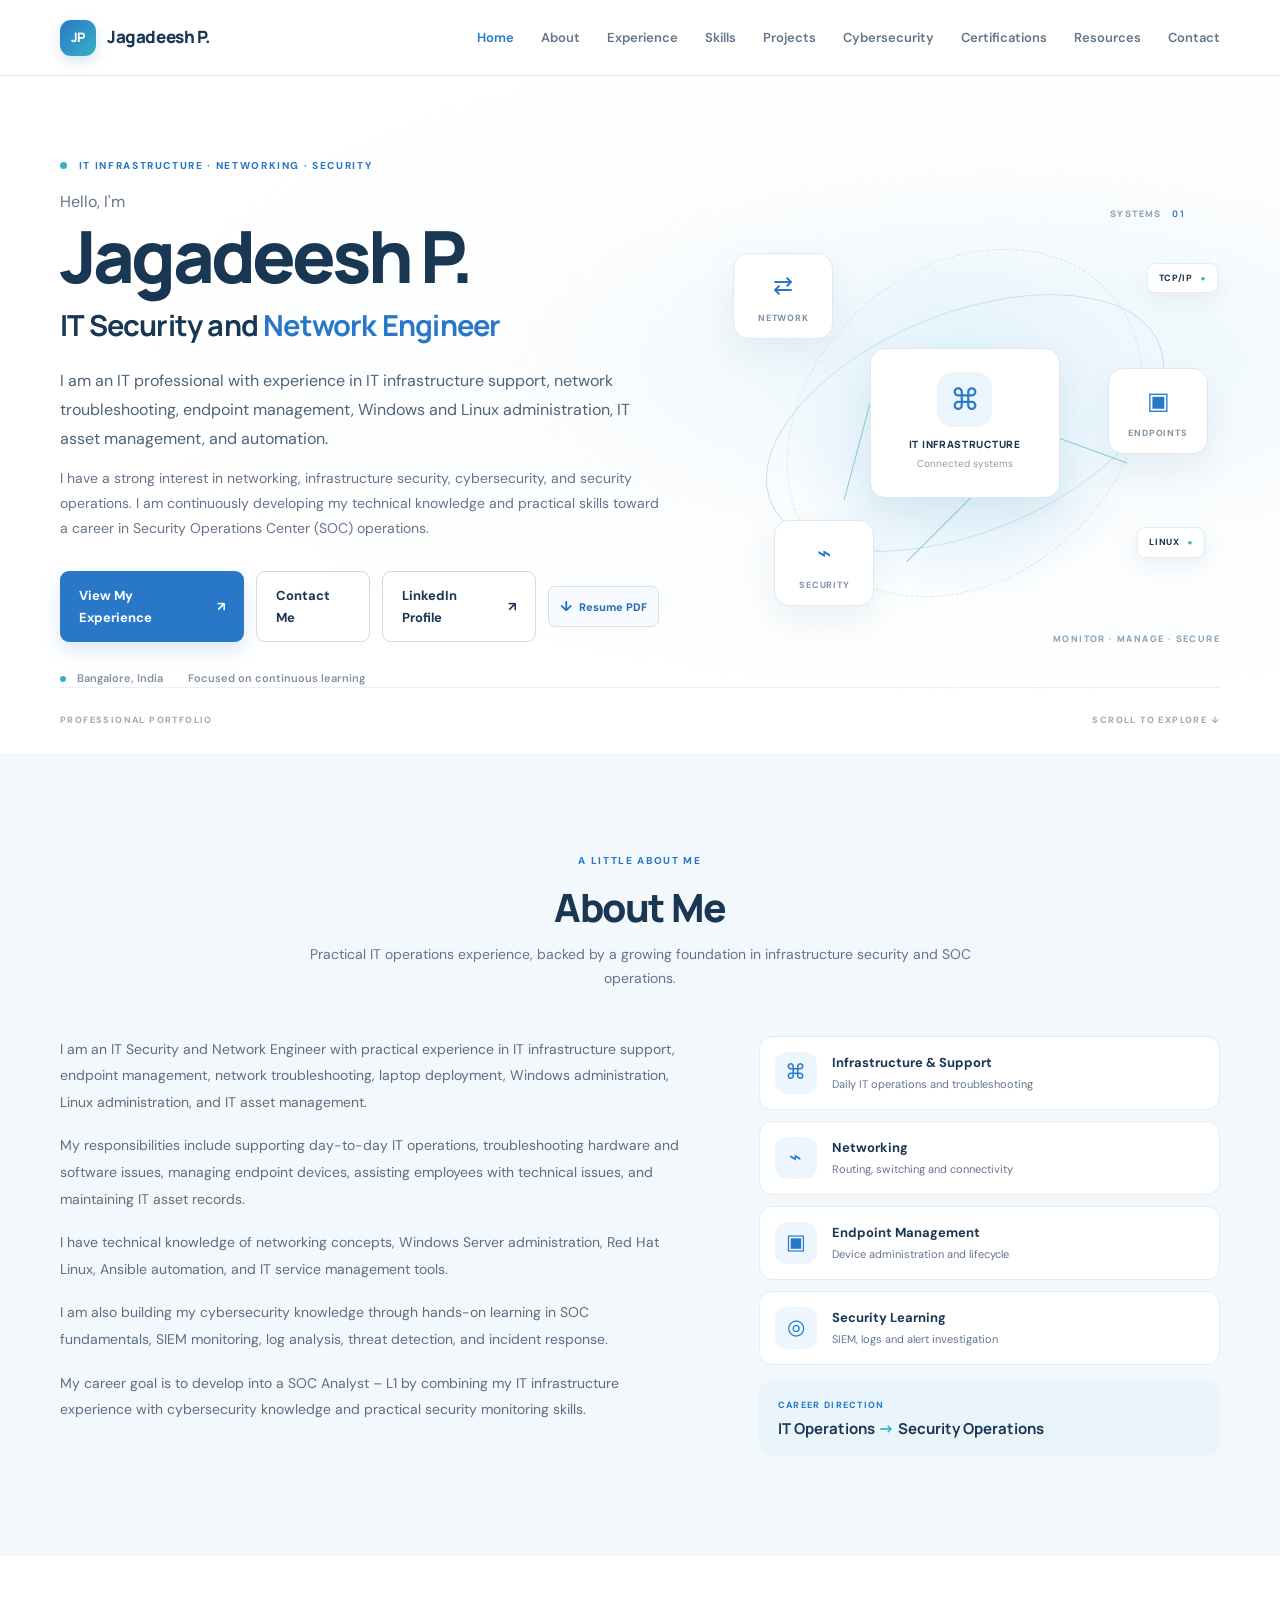
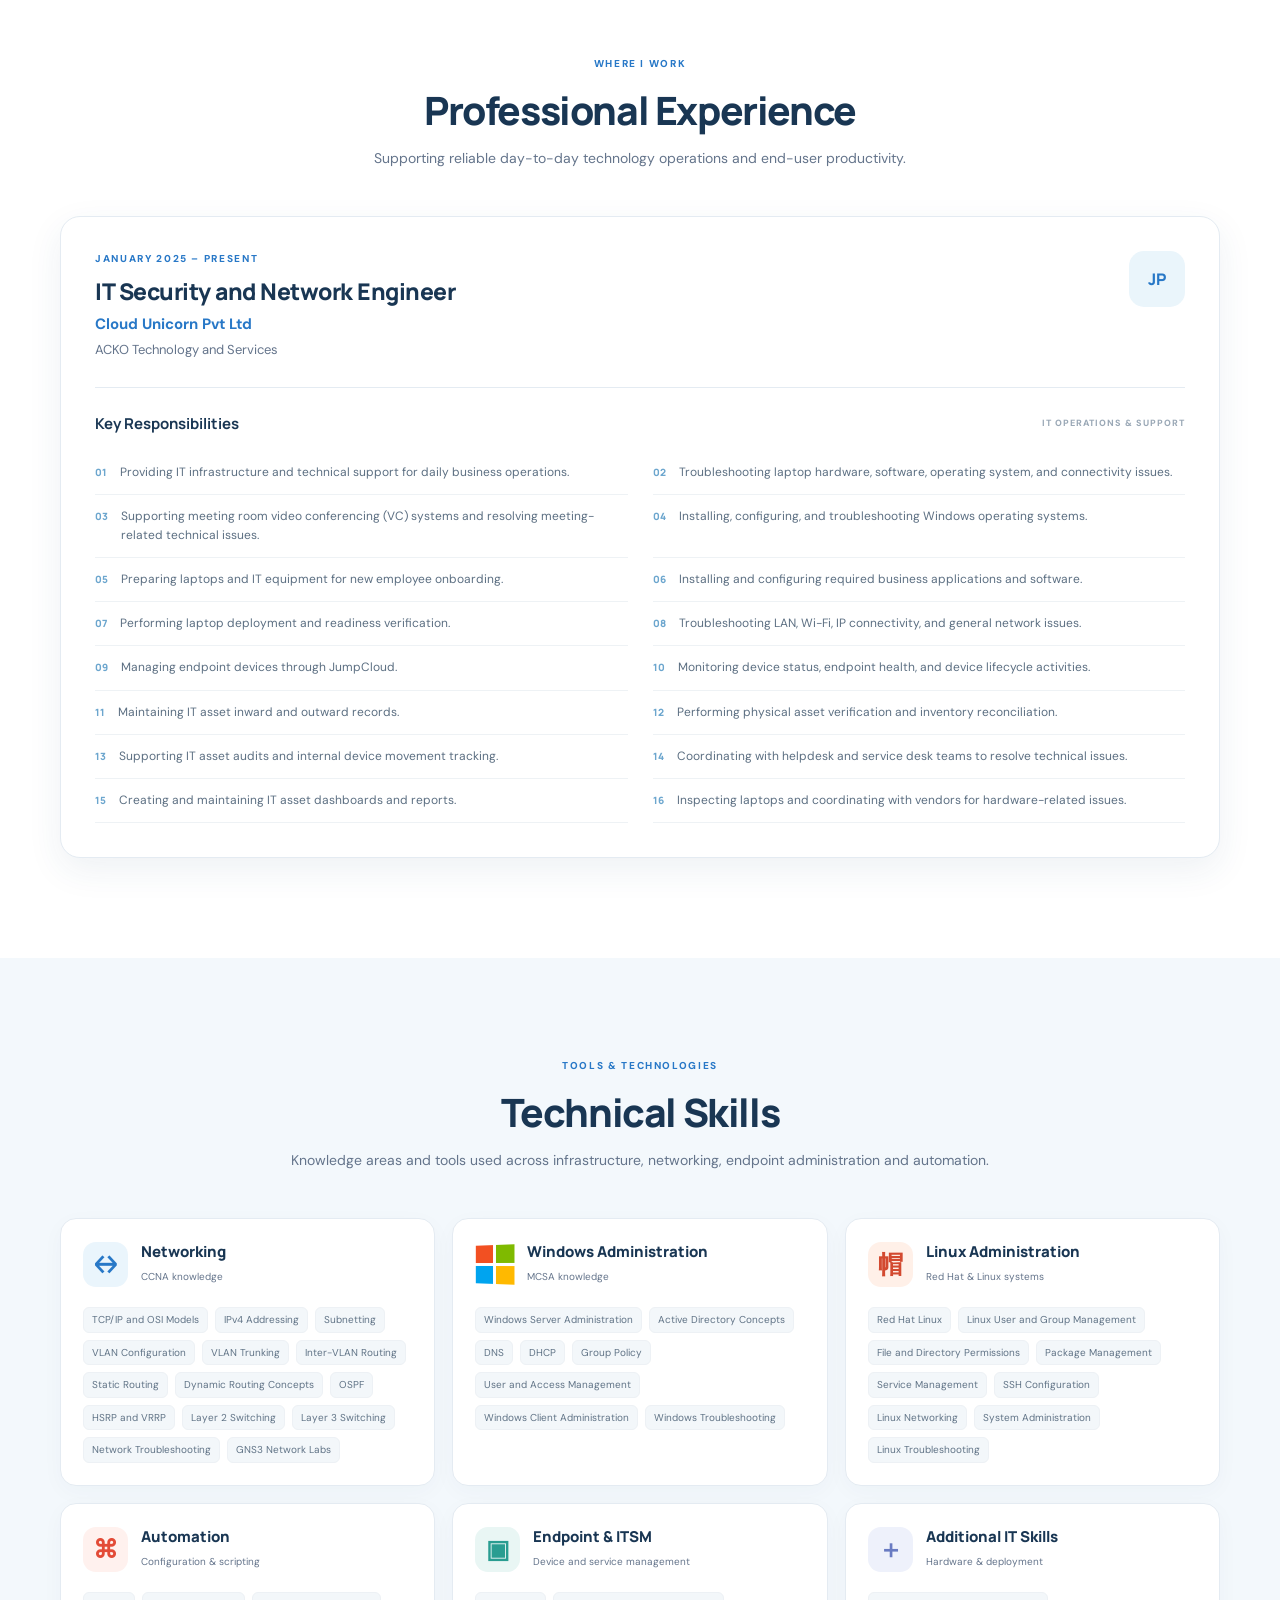
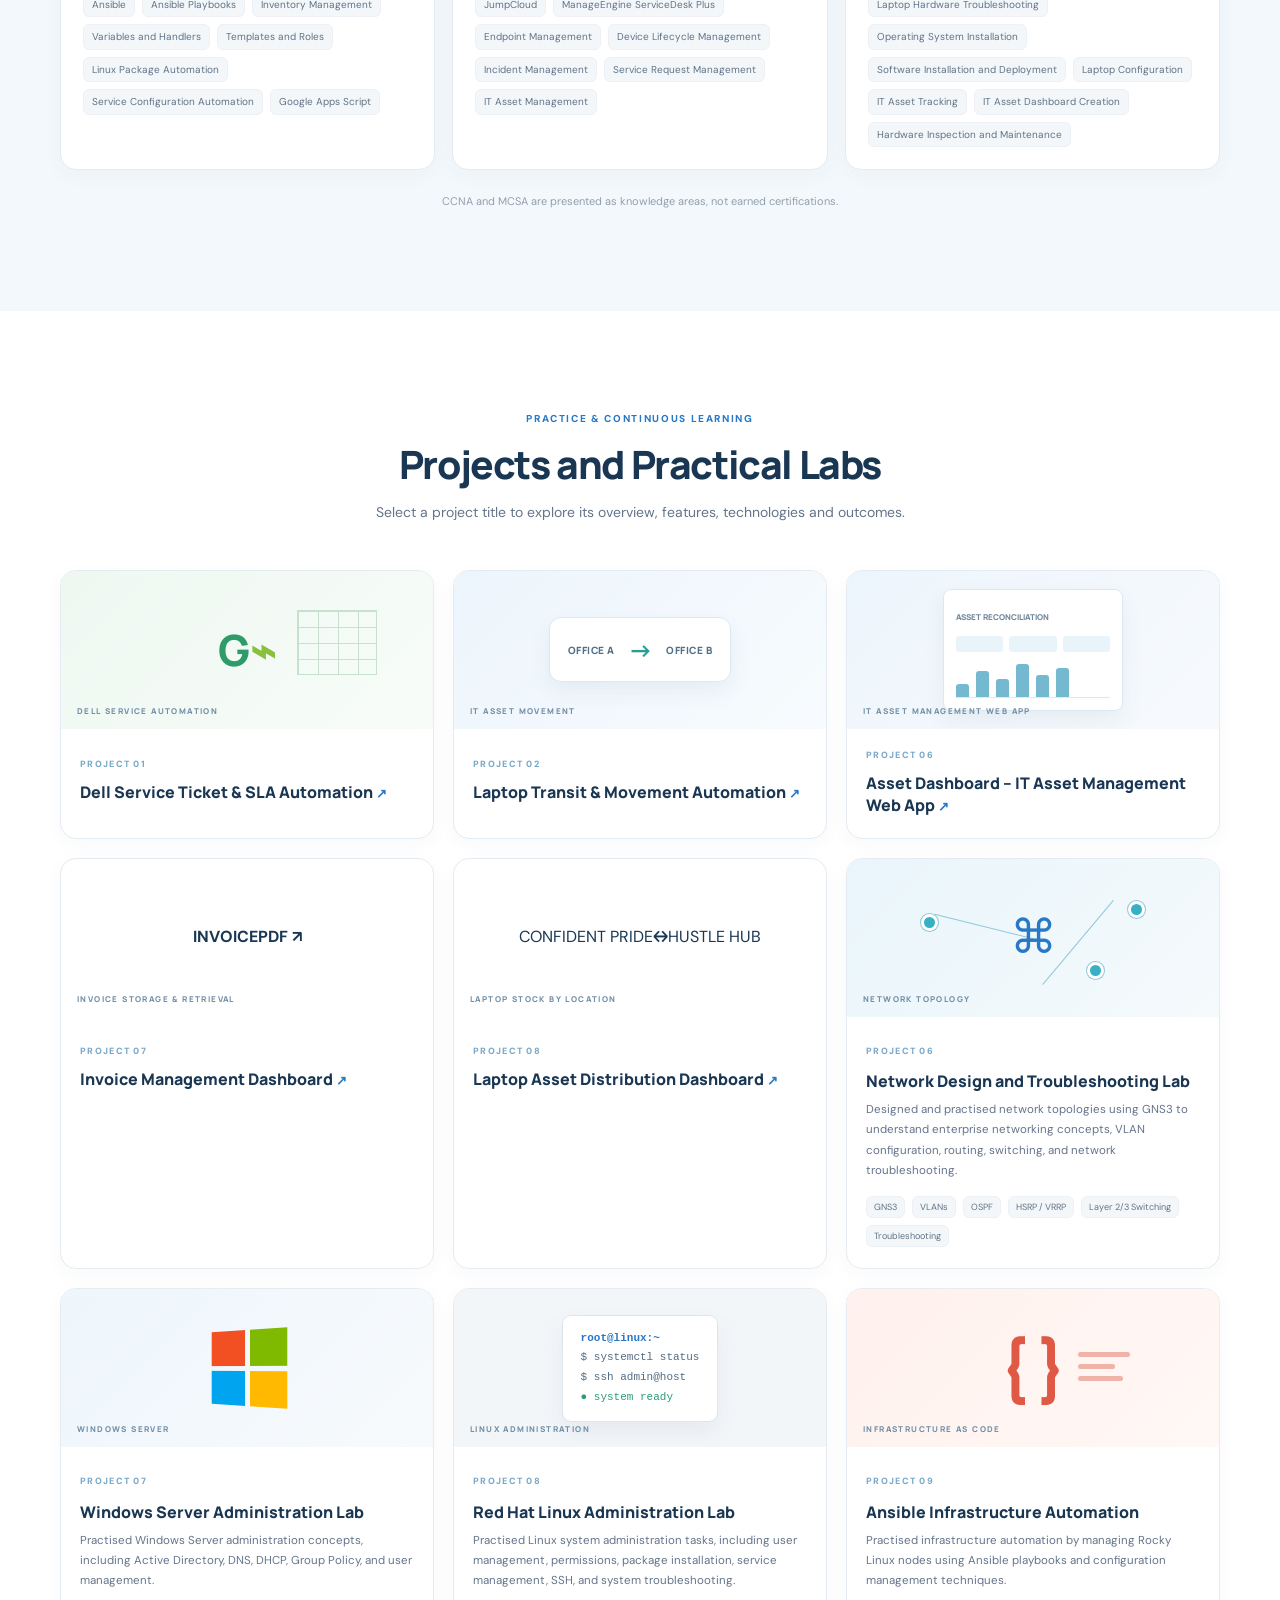
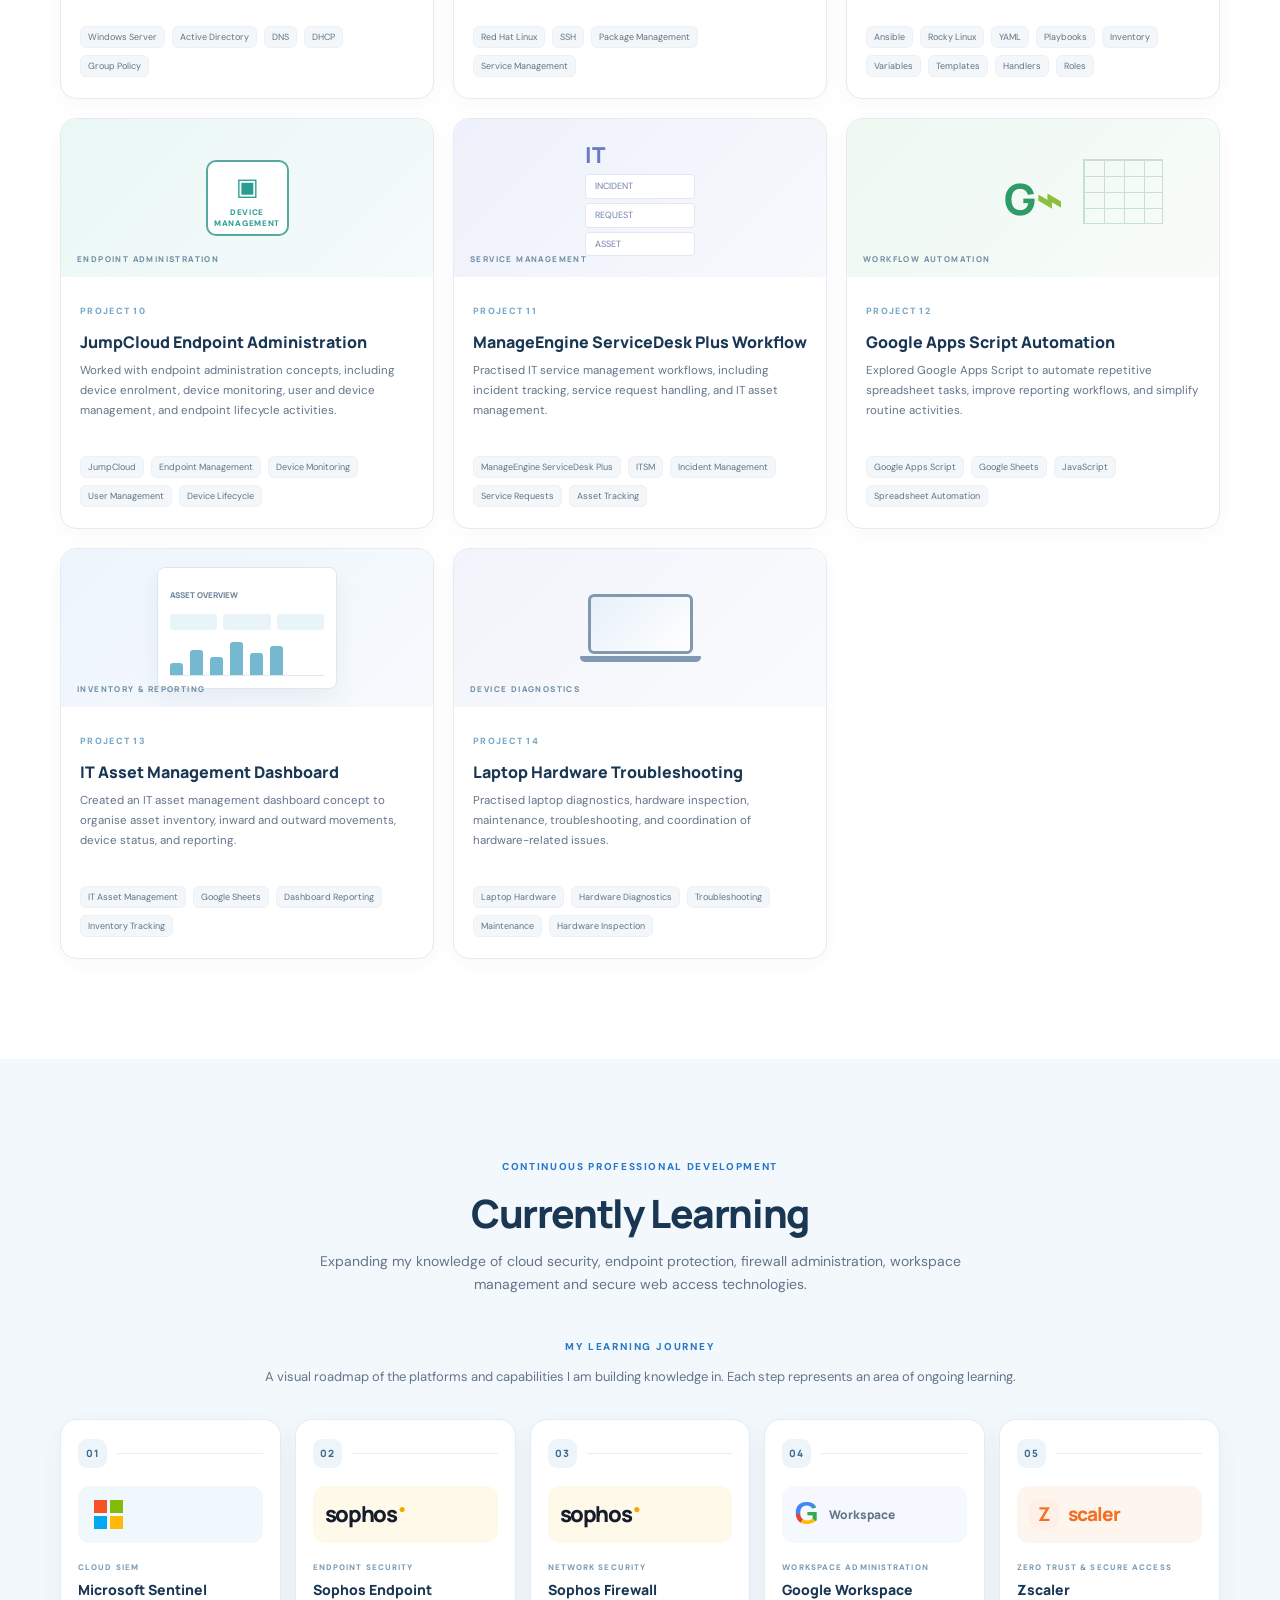
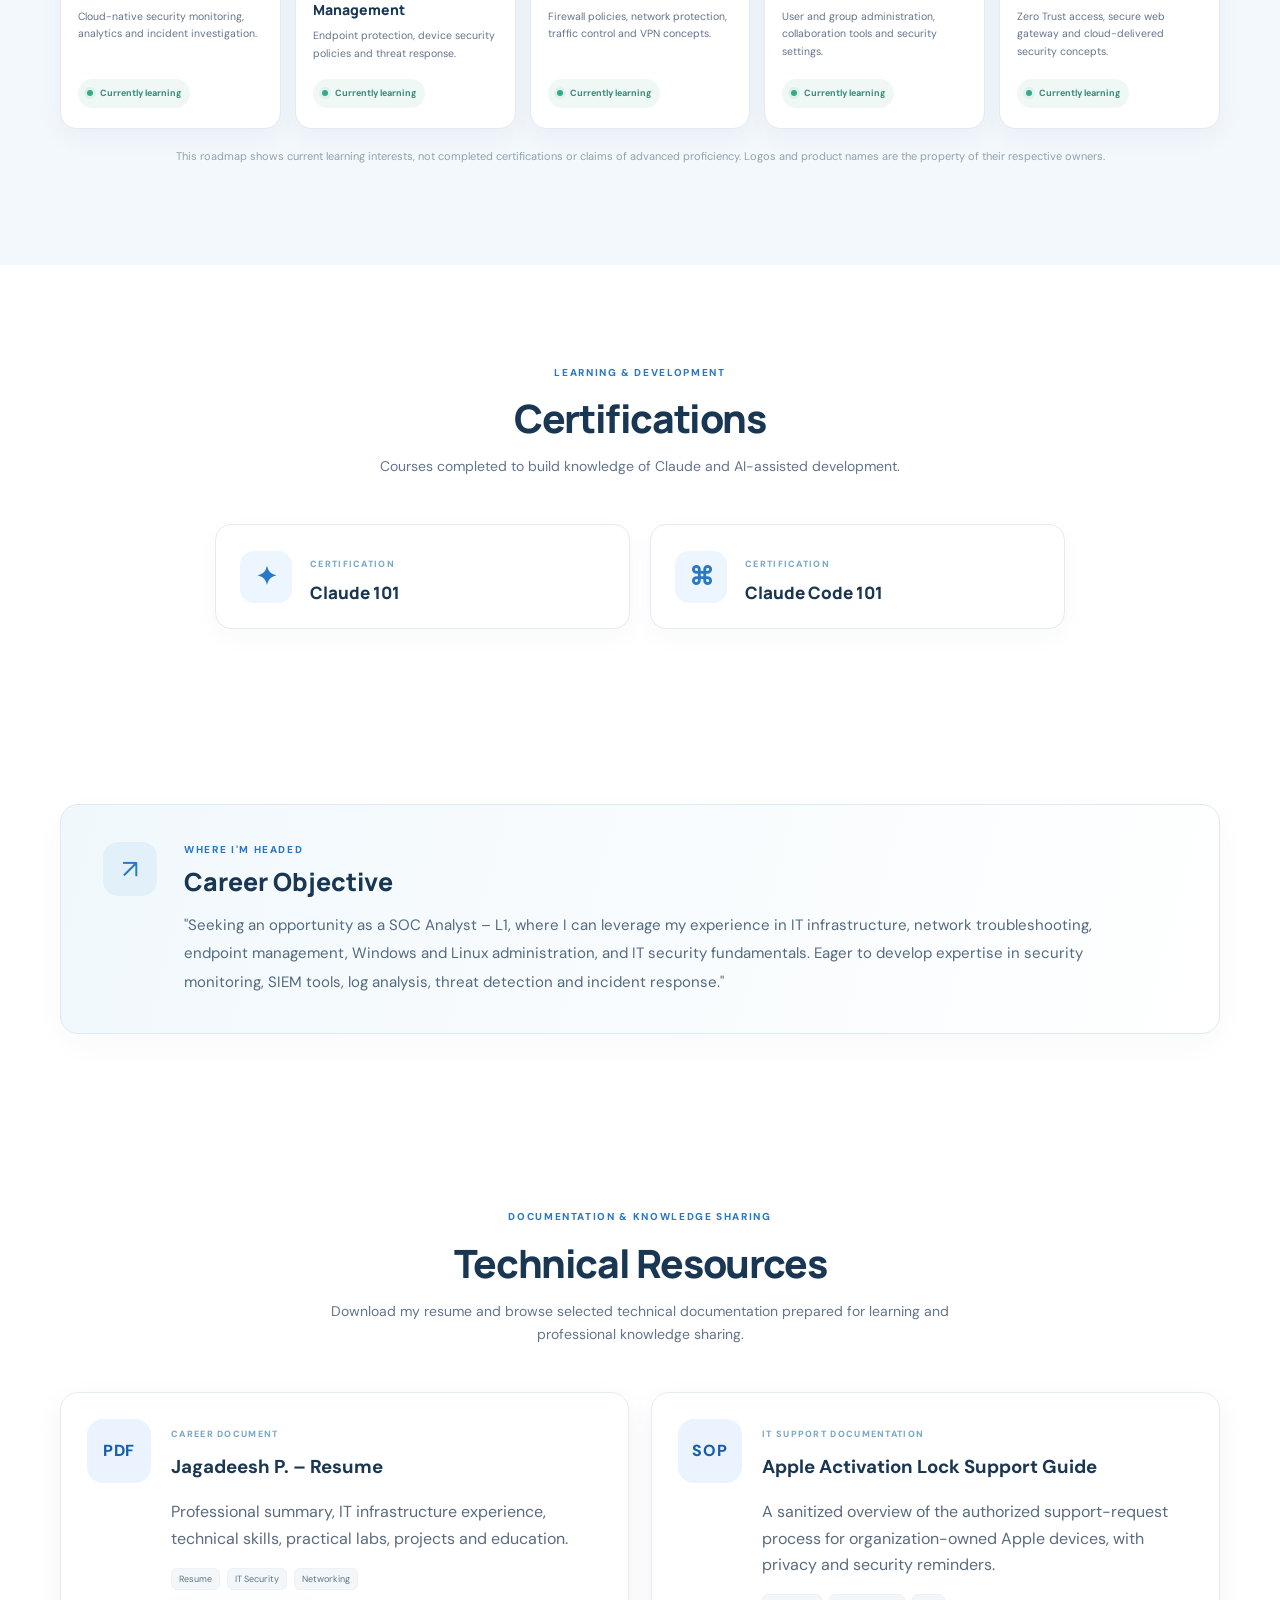
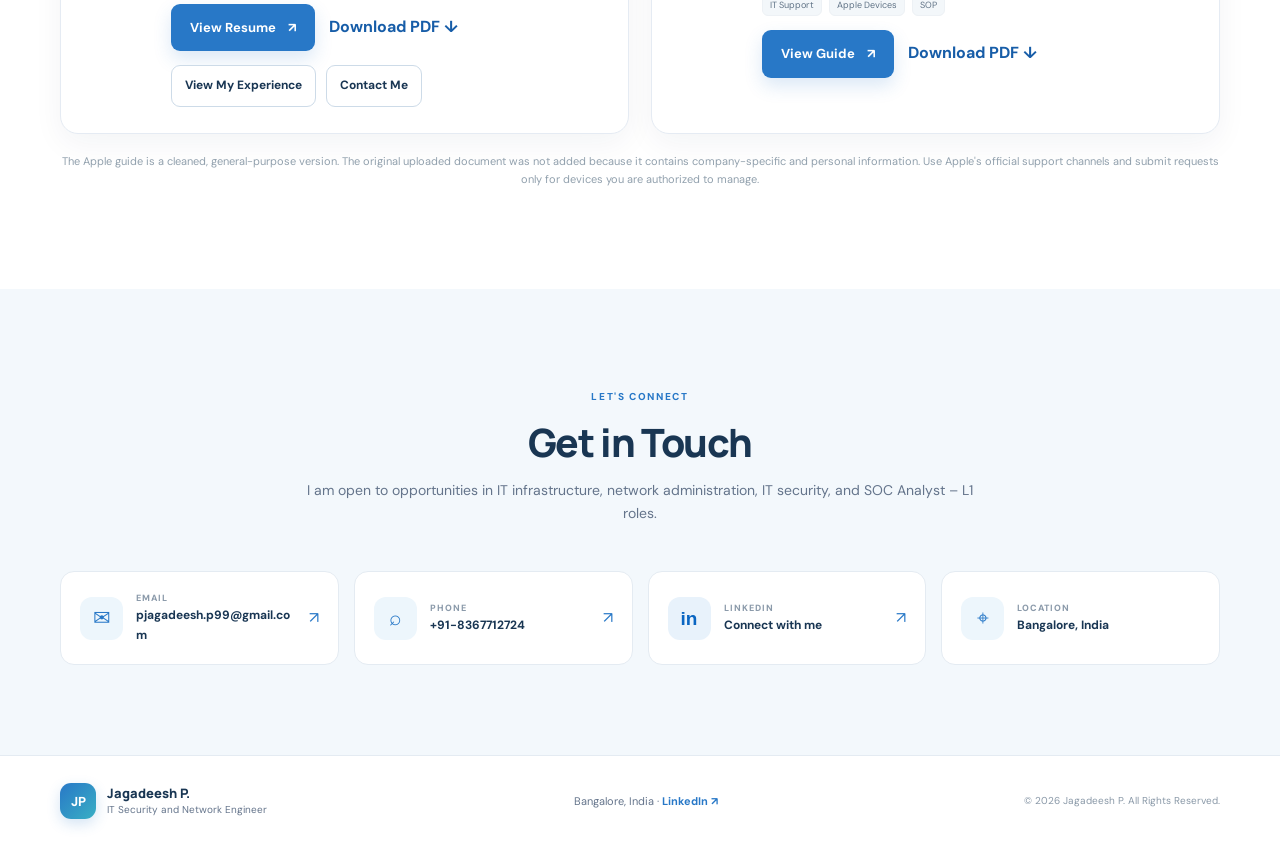
==== commit c3ea9bbd: "Add files via upload" ====
--- a/index.html
+++ b/index.html
@@ -21,7 +21,7 @@
       <a class="brand" href="#home" aria-label="Jagadeesh P. home"><span class="monogram">JP</span><span>Jagadeesh P.</span></a>
       <button class="menu-toggle" aria-expanded="false" aria-controls="nav-links" aria-label="Open navigation"><span></span><span></span><span></span></button>
       <div class="nav-links" id="nav-links">
-        <a href="#home" class="active">Home</a><a href="#about">About</a><a href="#experience">Experience</a><a href="#skills">Skills</a><a href="#projects">Projects</a><a href="#cybersecurity">Cybersecurity</a><a href="#resources">Resources</a><a href="#contact">Contact</a>
+        <a href="#home" class="active">Home</a><a href="#about">About</a><a href="#experience">Experience</a><a href="#skills">Skills</a><a href="#projects">Projects</a><a href="#cybersecurity">Cybersecurity</a><a href="#certifications">Certifications</a><a href="#resources">Resources</a><a href="#contact">Contact</a>
       </div>
     </nav>
   </header>
@@ -184,6 +184,16 @@
       </div>
     </section>
 
+    <section class="section" id="certifications">
+      <div class="container">
+        <div class="section-heading"><p class="eyebrow">LEARNING & DEVELOPMENT</p><h2>Certifications</h2><p>Courses completed to build knowledge of Claude and AI-assisted development.</p></div>
+        <div class="certifications-grid">
+          <article class="certification-card"><span class="certification-mark" aria-hidden="true">✦</span><div><span class="certification-label">CERTIFICATION</span><h3>Claude 101</h3></div></article>
+          <article class="certification-card"><span class="certification-mark" aria-hidden="true">⌘</span><div><span class="certification-label">CERTIFICATION</span><h3>Claude Code 101</h3></div></article>
+        </div>
+      </div>
+    </section>
+
     <section class="section objective-section">
       <div class="container"><div class="objective-card"><div class="objective-icon">↗</div><div><p class="eyebrow">WHERE I'M HEADED</p><h2>Career Objective</h2><blockquote>"Seeking an opportunity as a SOC Analyst – L1, where I can leverage my experience in IT infrastructure, network troubleshooting, endpoint management, Windows and Linux administration, and IT security fundamentals. Eager to develop expertise in security monitoring, SIEM tools, log analysis, threat detection and incident response."</blockquote></div></div></div>
     </section>
--- a/styles.css
+++ b/styles.css
@@ -77,3 +77,11 @@
 .project-detail-panel .project-tags{margin:10px 0 20px}.project-detail-panel .project-demo-note{margin-top:20px;font-size:12px}
 .project-back-link{margin-top:24px}
 @media(max-width:600px){.project-detail-page{padding-top:48px}.project-detail-lead{font-size:14px}.project-detail-panel p,.project-detail-panel li{font-size:13px}}
+
+/* Certifications */
+.certifications-grid{display:grid;grid-template-columns:repeat(2,minmax(0,1fr));gap:20px;max-width:850px;margin:0 auto}
+.certification-card{display:flex;align-items:center;gap:18px;padding:24px;background:#fff;border:1px solid var(--line);border-radius:16px;box-shadow:0 8px 24px #254b6a08}
+.certification-mark{width:52px;height:52px;flex:0 0 52px;display:grid;place-items:center;border-radius:14px;background:#edf5ff;color:#2878c7;font-size:25px;font-weight:800}
+.certification-label{font-size:9px;font-weight:800;letter-spacing:1.3px;color:#78a8c8}
+.certification-card h3{font:800 17px/1.4 Manrope,sans-serif;margin:5px 0 0;color:var(--ink)}
+@media(max-width:600px){.certifications-grid{grid-template-columns:1fr}.certification-card{padding:20px}}
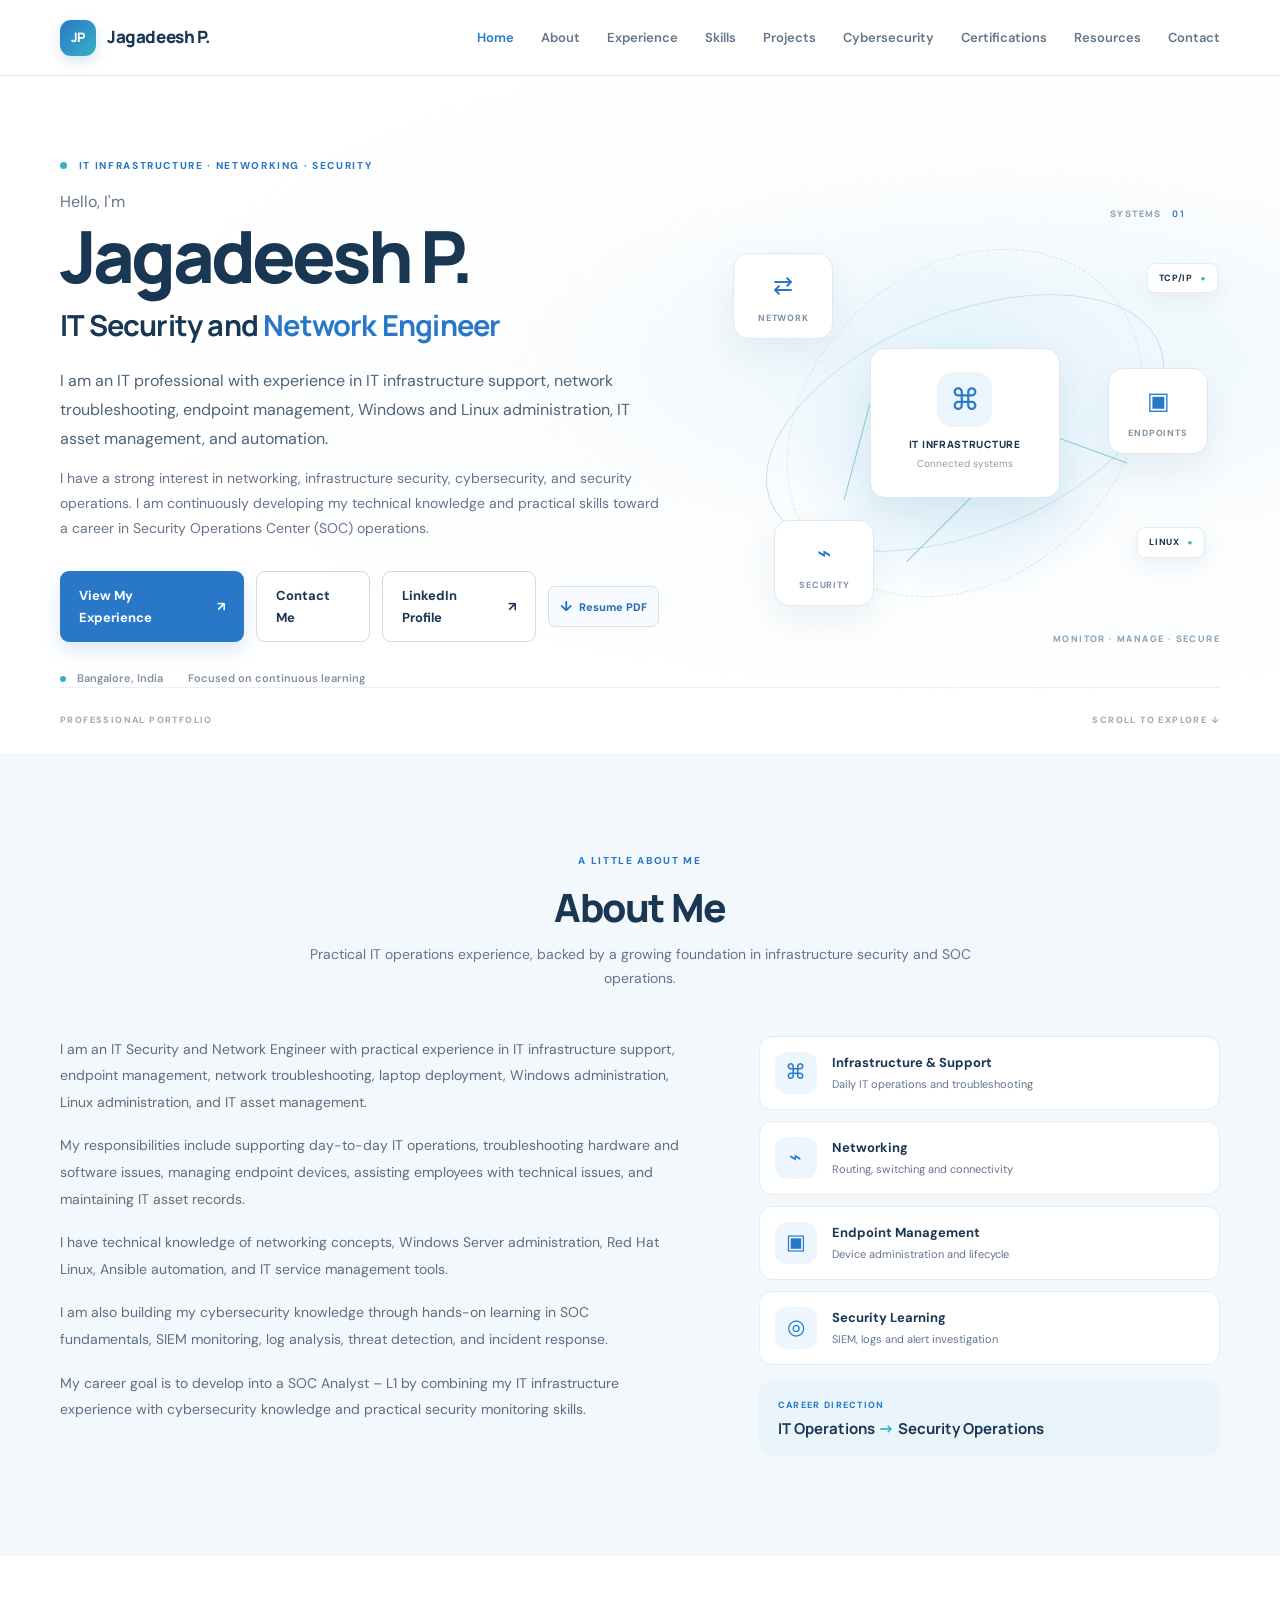
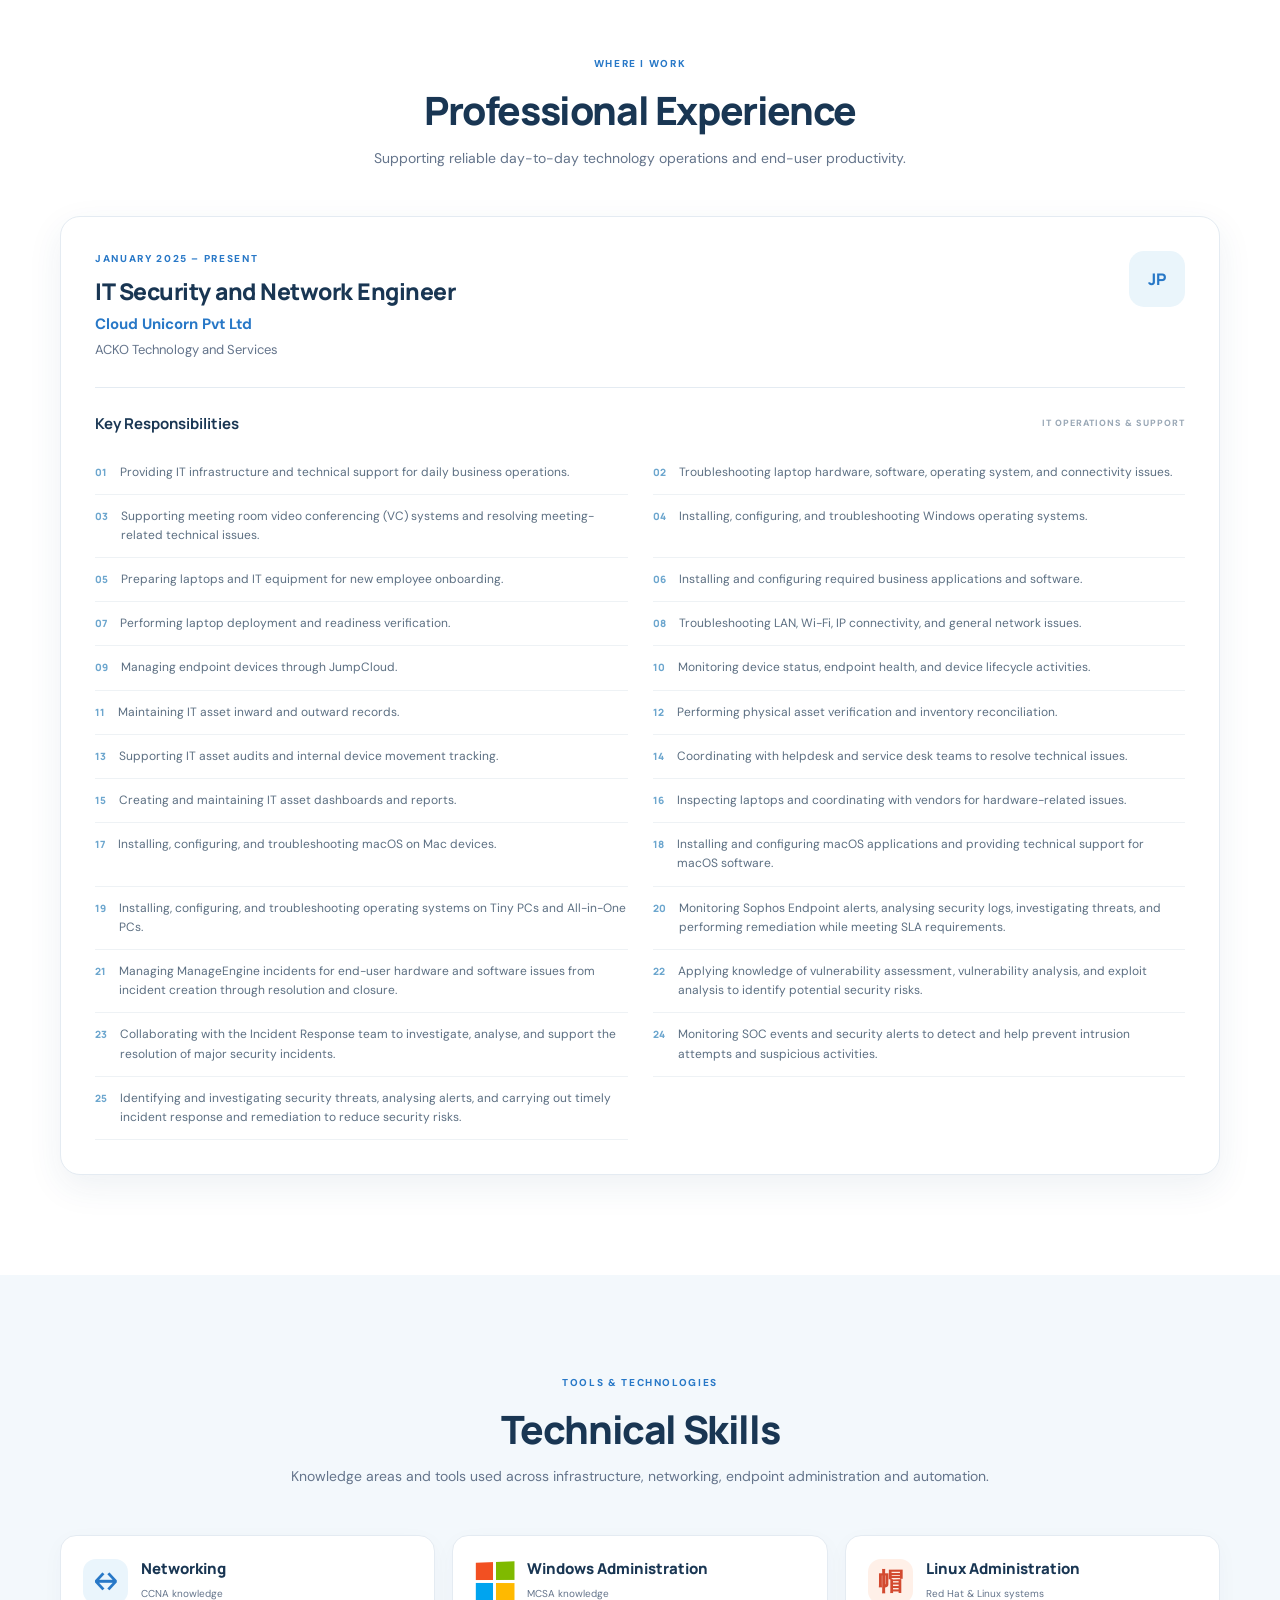
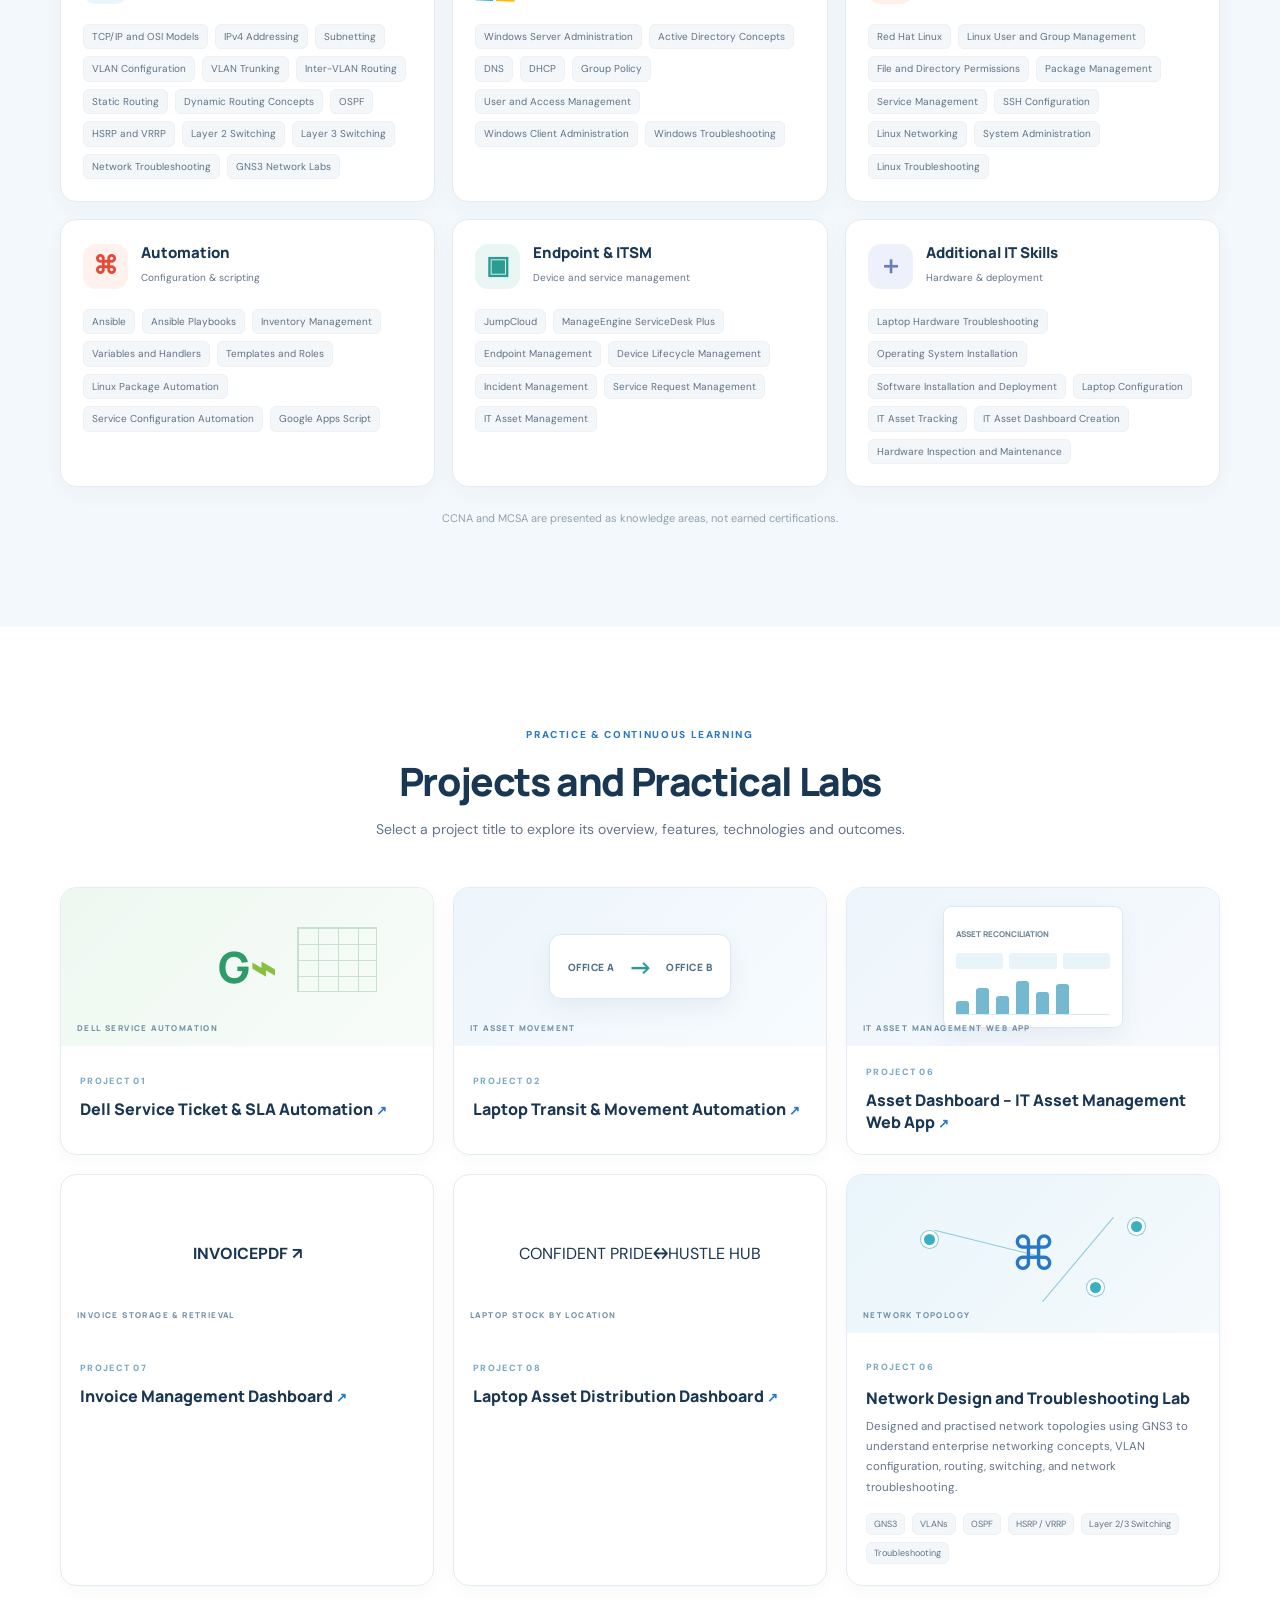
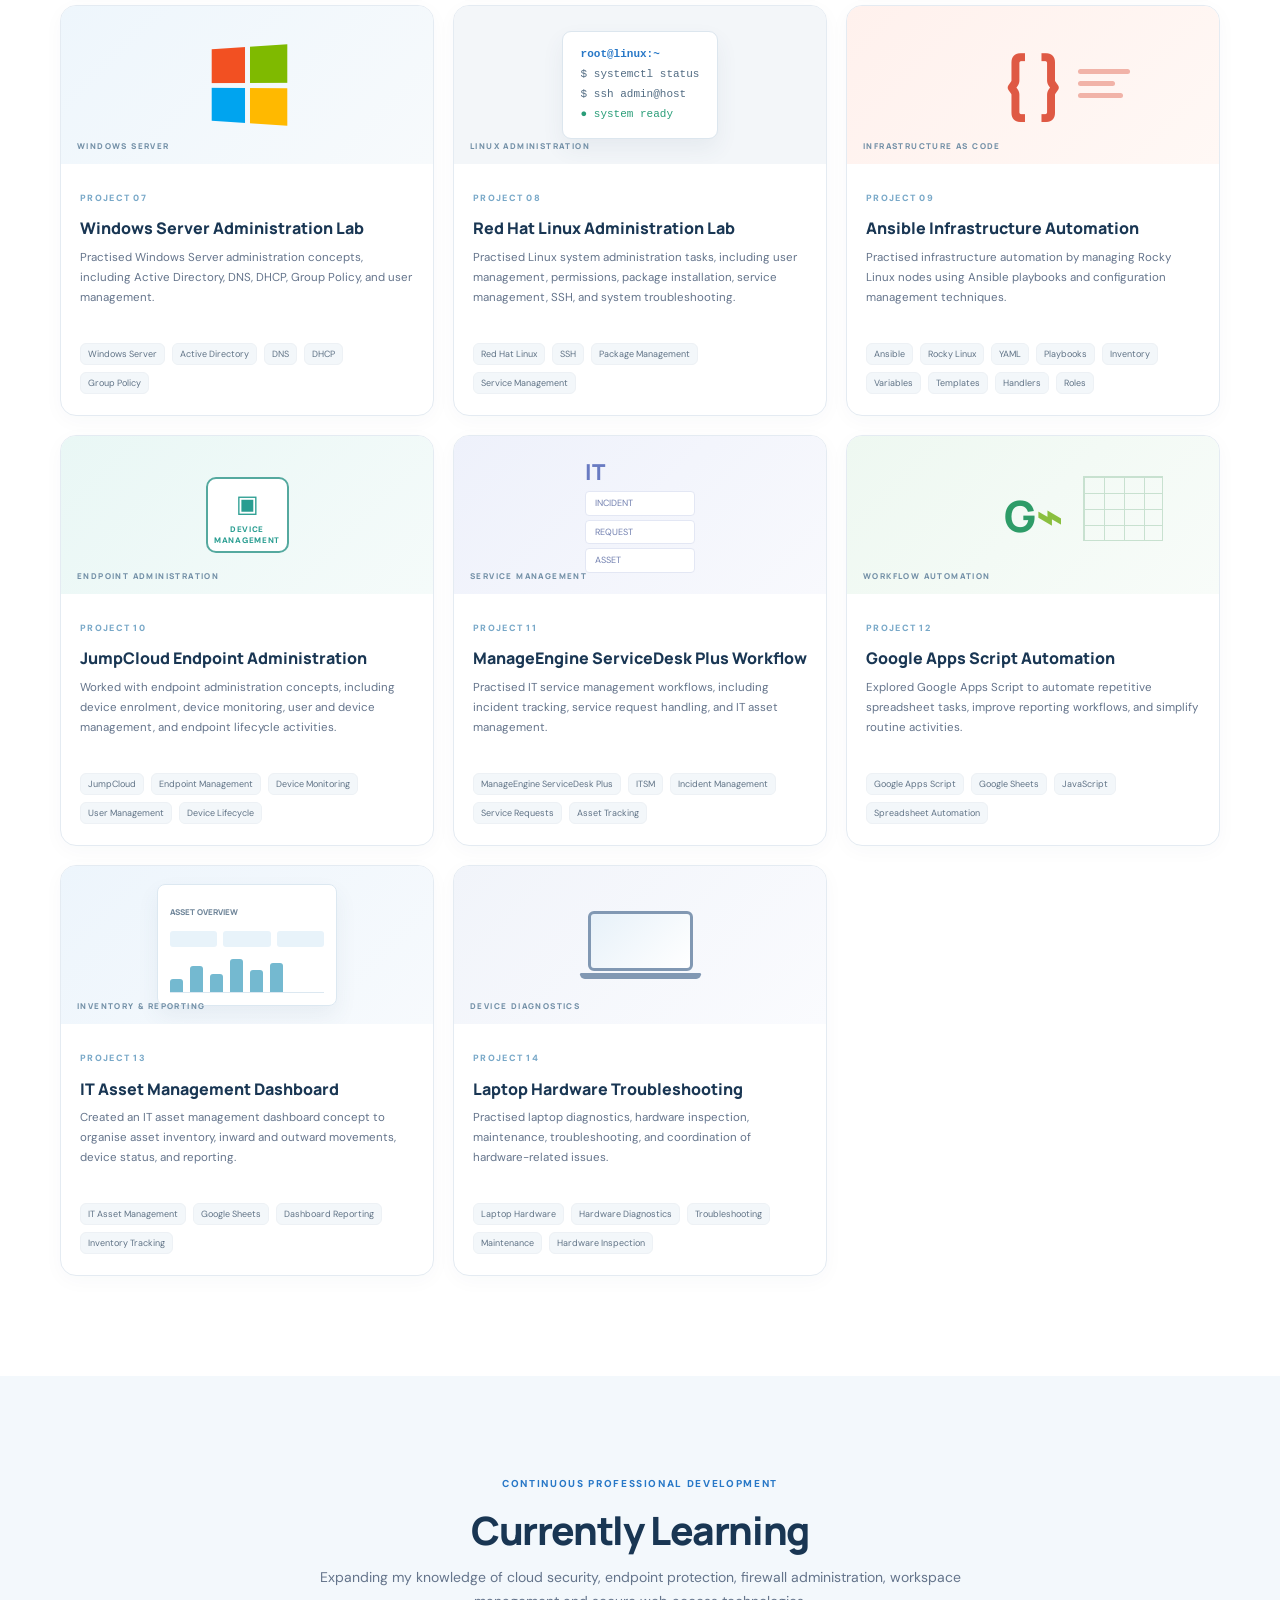
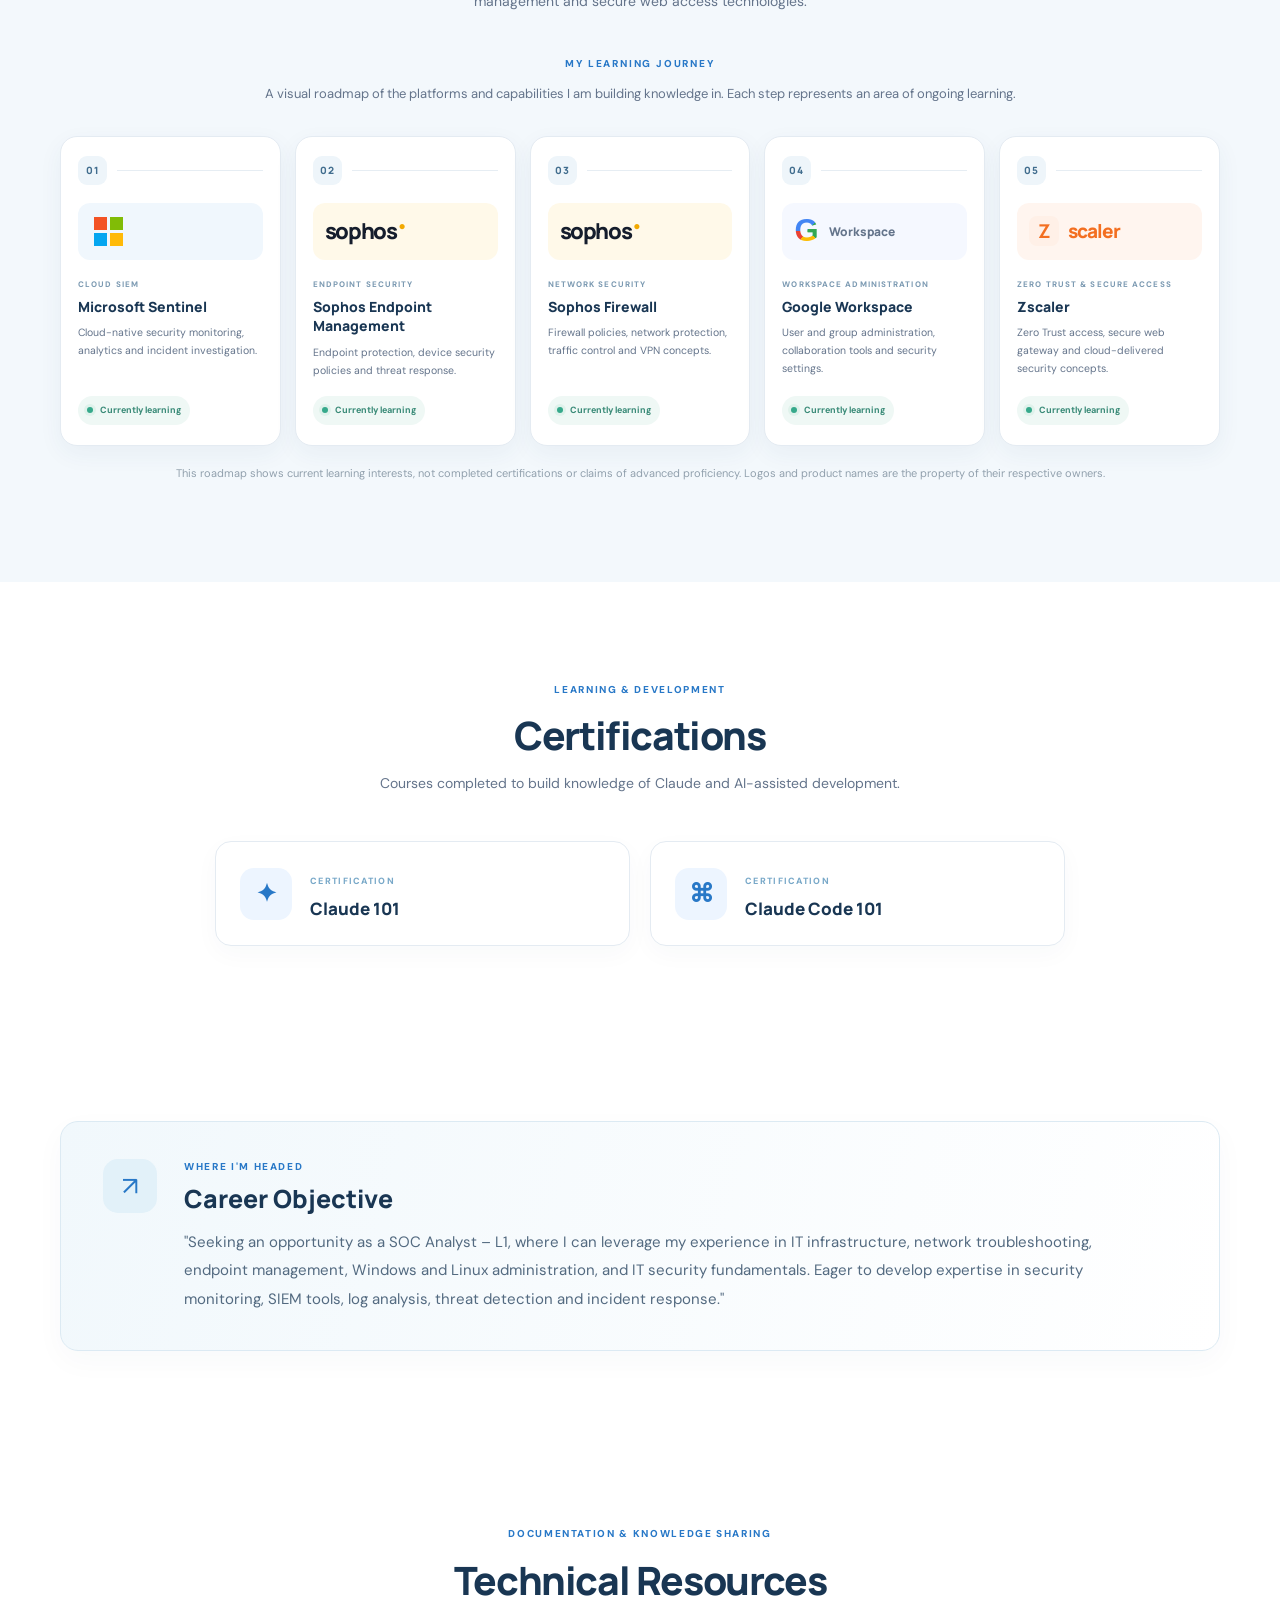
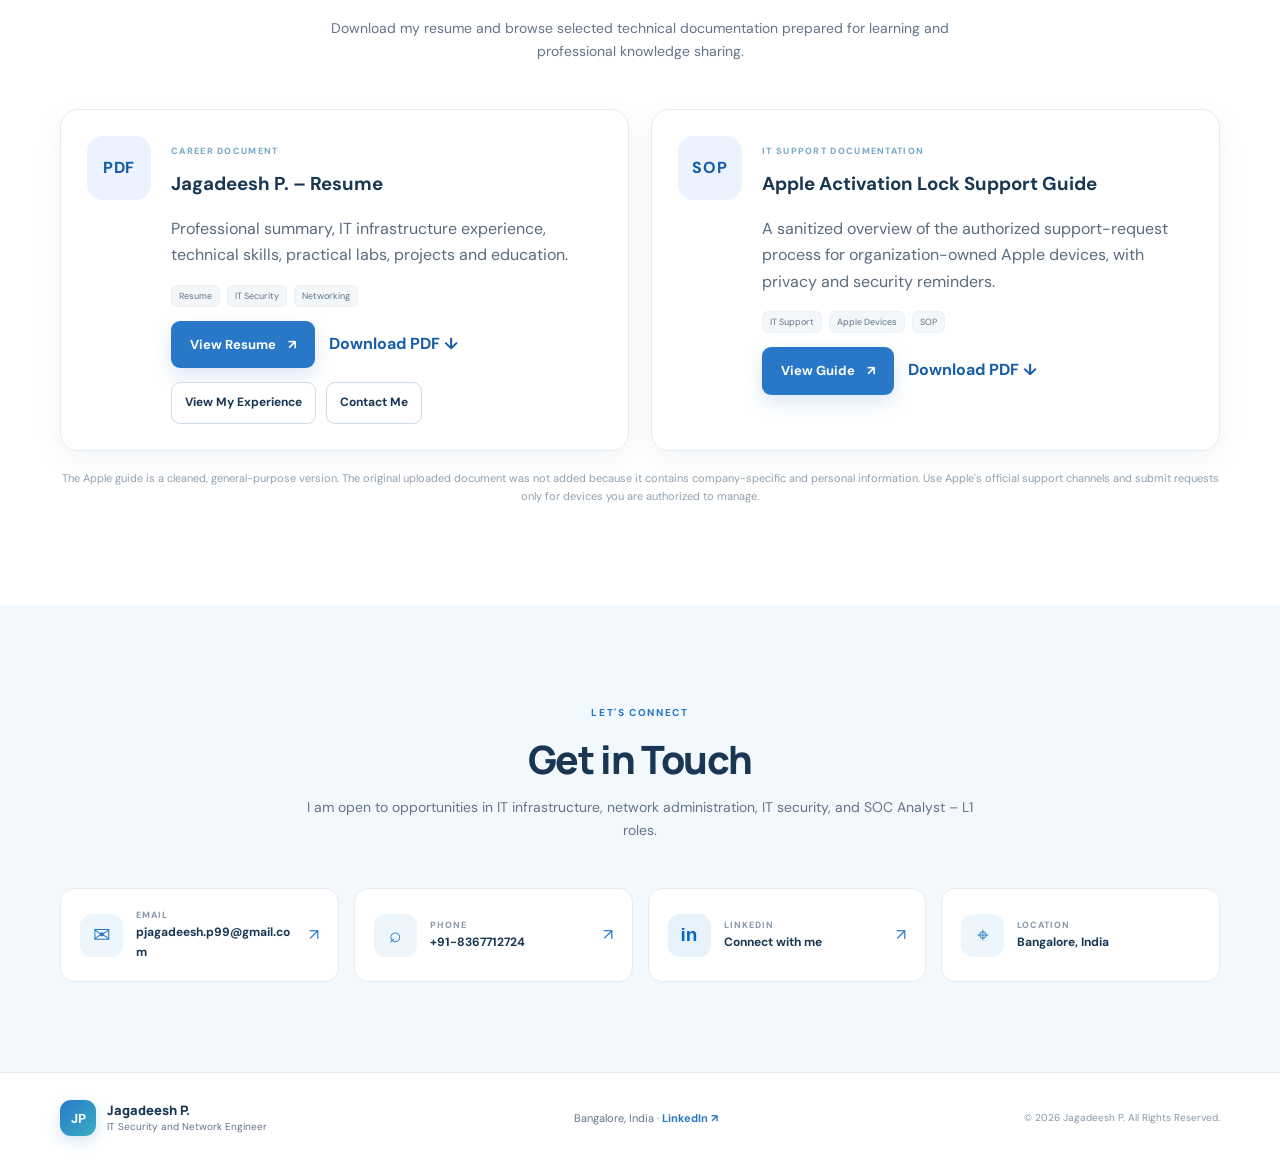
==== commit 9c2115c7: "Add files via upload" ====
--- a/index.html
+++ b/index.html
@@ -96,6 +96,15 @@
             <div class="responsibility"><b>14</b><span>Coordinating with helpdesk and service desk teams to resolve technical issues.</span></div>
             <div class="responsibility"><b>15</b><span>Creating and maintaining IT asset dashboards and reports.</span></div>
             <div class="responsibility"><b>16</b><span>Inspecting laptops and coordinating with vendors for hardware-related issues.</span></div>
+            <div class="responsibility"><b>17</b><span>Installing, configuring, and troubleshooting macOS on Mac devices.</span></div>
+            <div class="responsibility"><b>18</b><span>Installing and configuring macOS applications and providing technical support for macOS software.</span></div>
+            <div class="responsibility"><b>19</b><span>Installing, configuring, and troubleshooting operating systems on Tiny PCs and All-in-One PCs.</span></div>
+            <div class="responsibility"><b>20</b><span>Monitoring Sophos Endpoint alerts, analysing security logs, investigating threats, and performing remediation while meeting SLA requirements.</span></div>
+            <div class="responsibility"><b>21</b><span>Managing ManageEngine incidents for end-user hardware and software issues from incident creation through resolution and closure.</span></div>
+            <div class="responsibility"><b>22</b><span>Applying knowledge of vulnerability assessment, vulnerability analysis, and exploit analysis to identify potential security risks.</span></div>
+            <div class="responsibility"><b>23</b><span>Collaborating with the Incident Response team to investigate, analyse, and support the resolution of major security incidents.</span></div>
+            <div class="responsibility"><b>24</b><span>Monitoring SOC events and security alerts to detect and help prevent intrusion attempts and suspicious activities.</span></div>
+            <div class="responsibility"><b>25</b><span>Identifying and investigating security threats, analysing alerts, and carrying out timely incident response and remediation to reduce security risks.</span></div>
           </div>
         </article>
       </div>
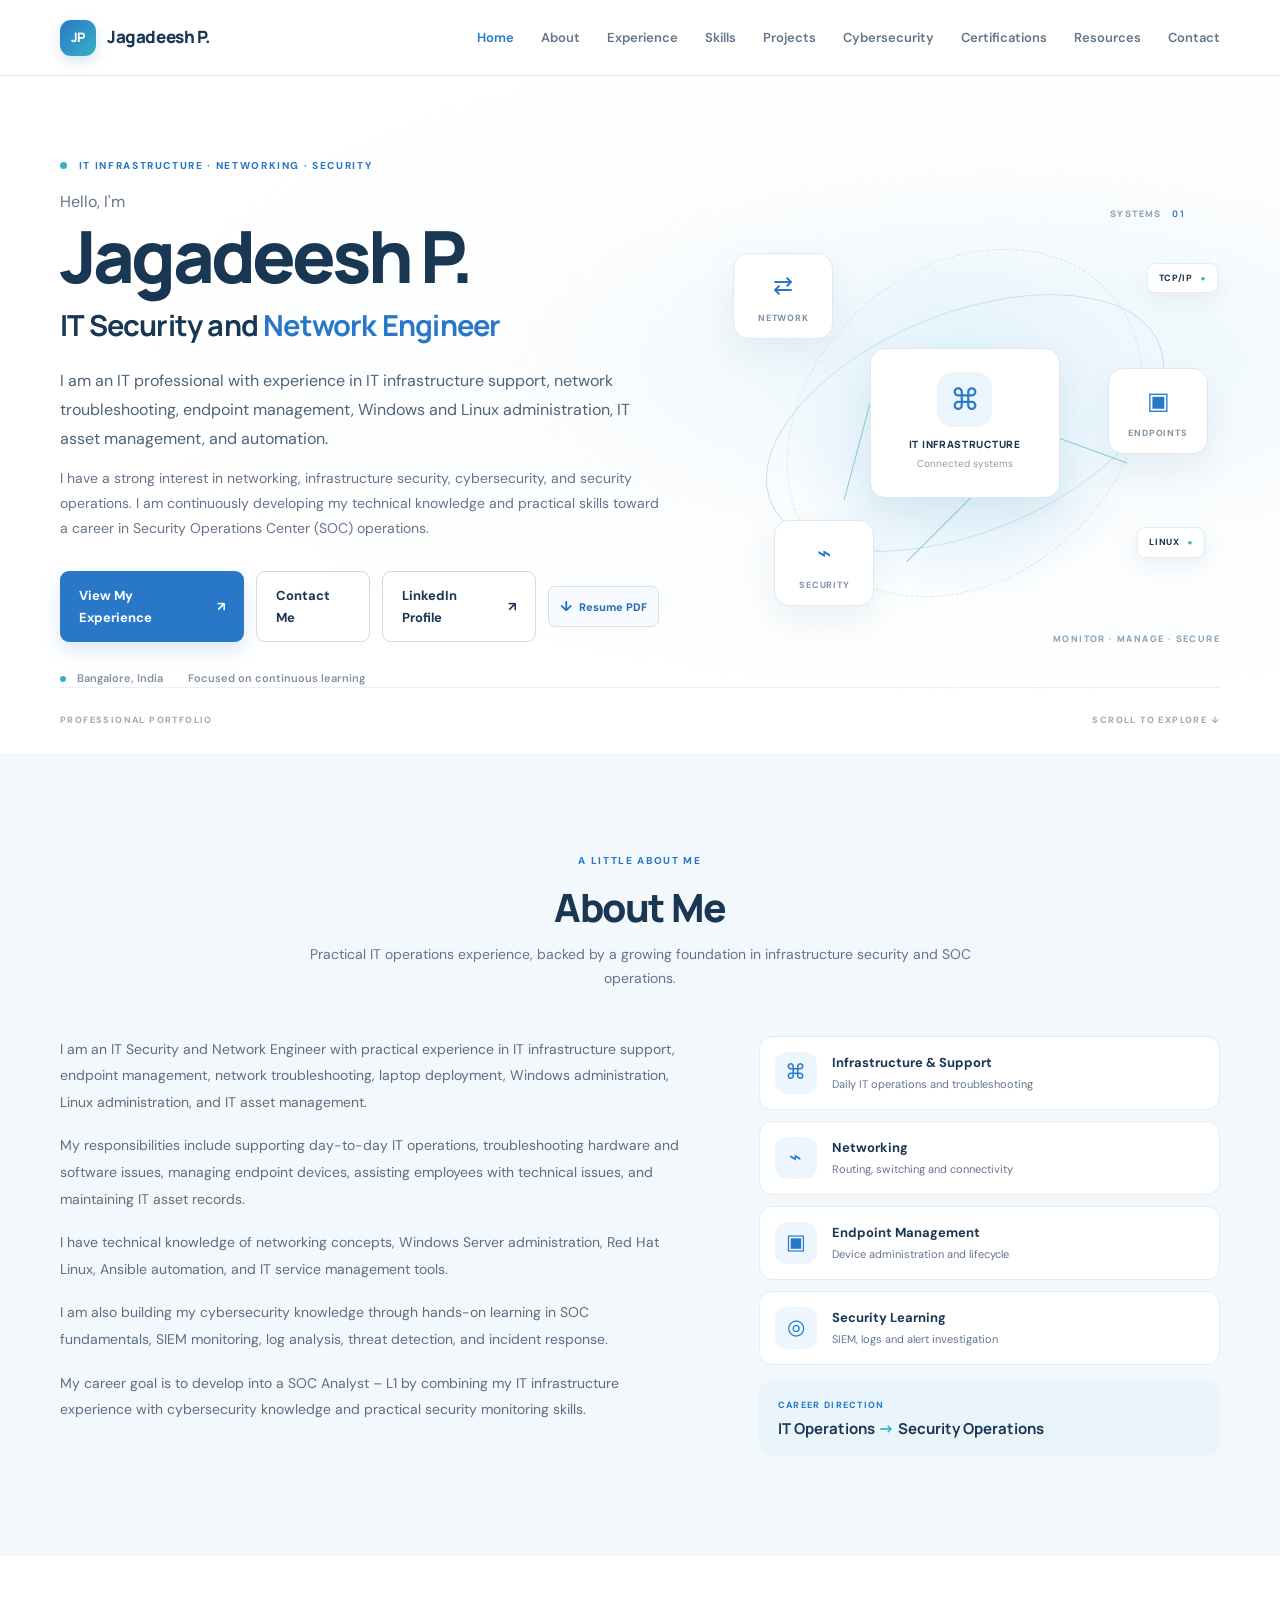
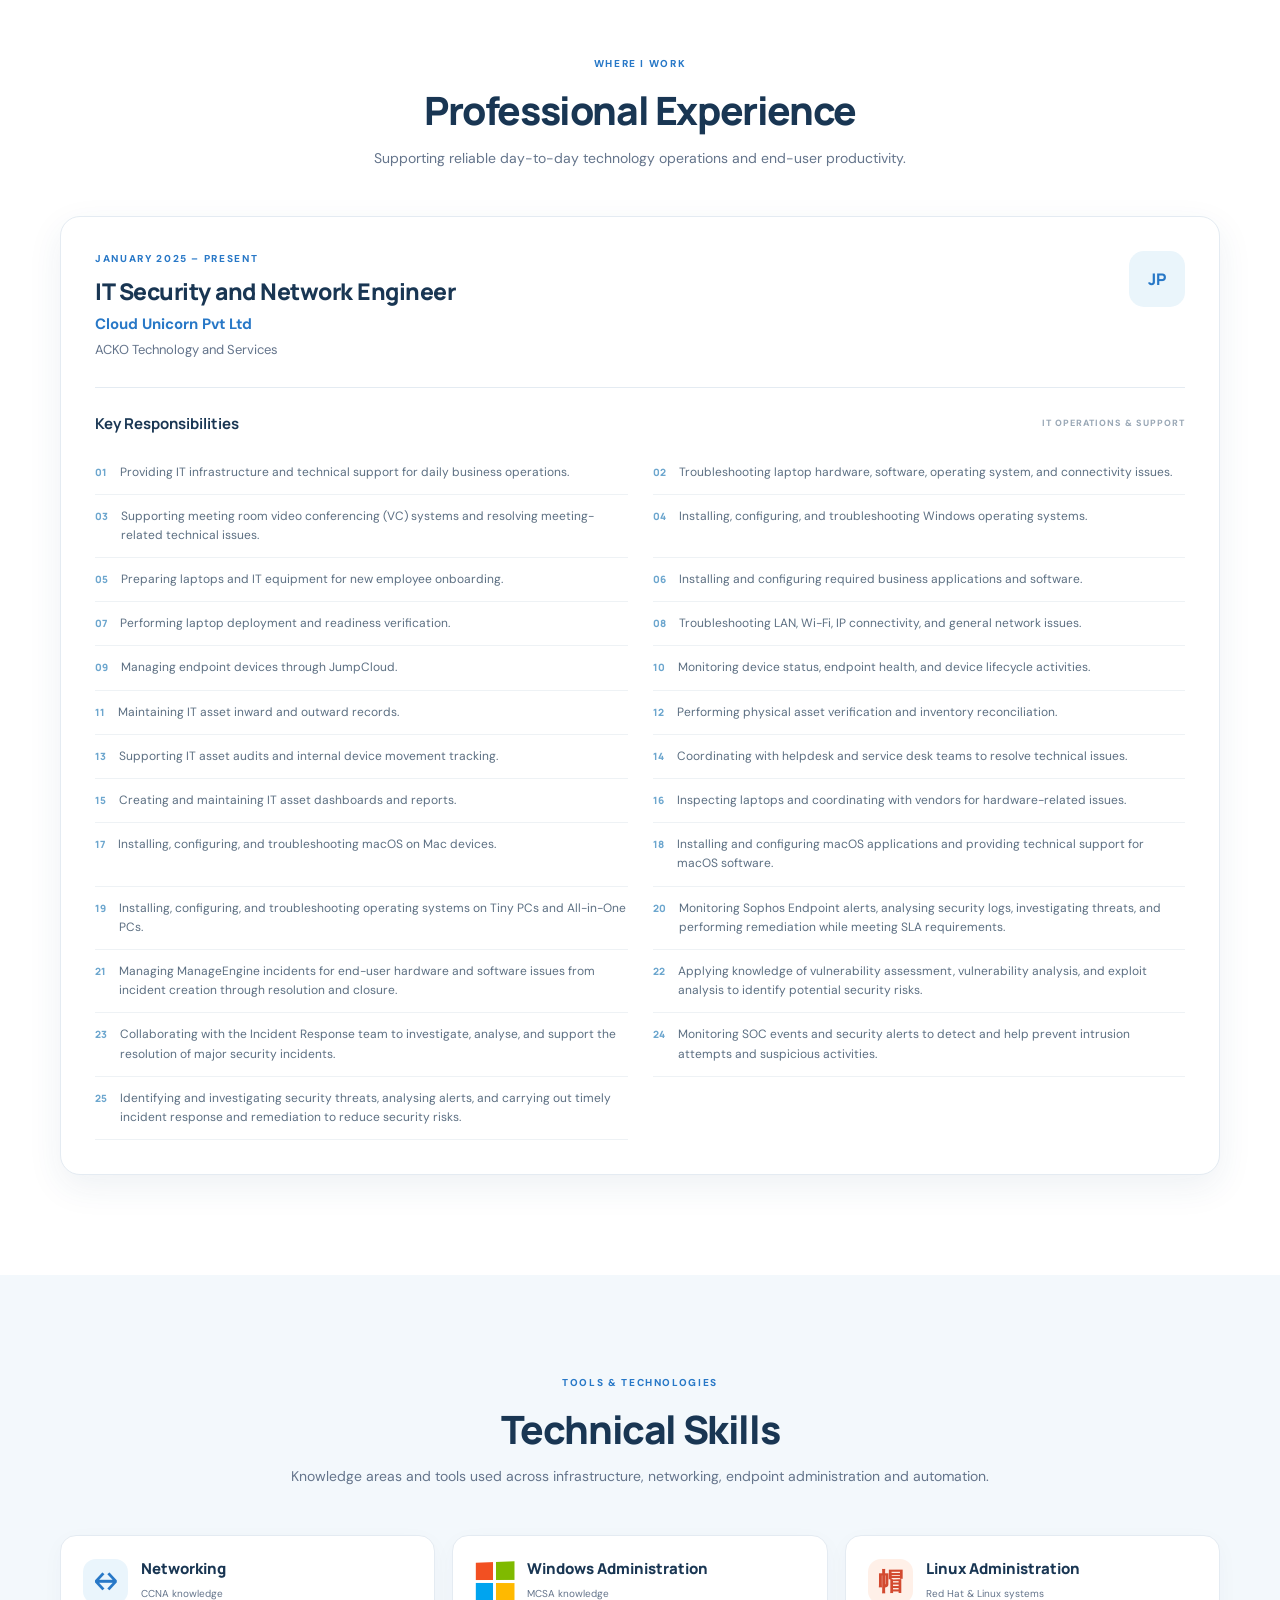
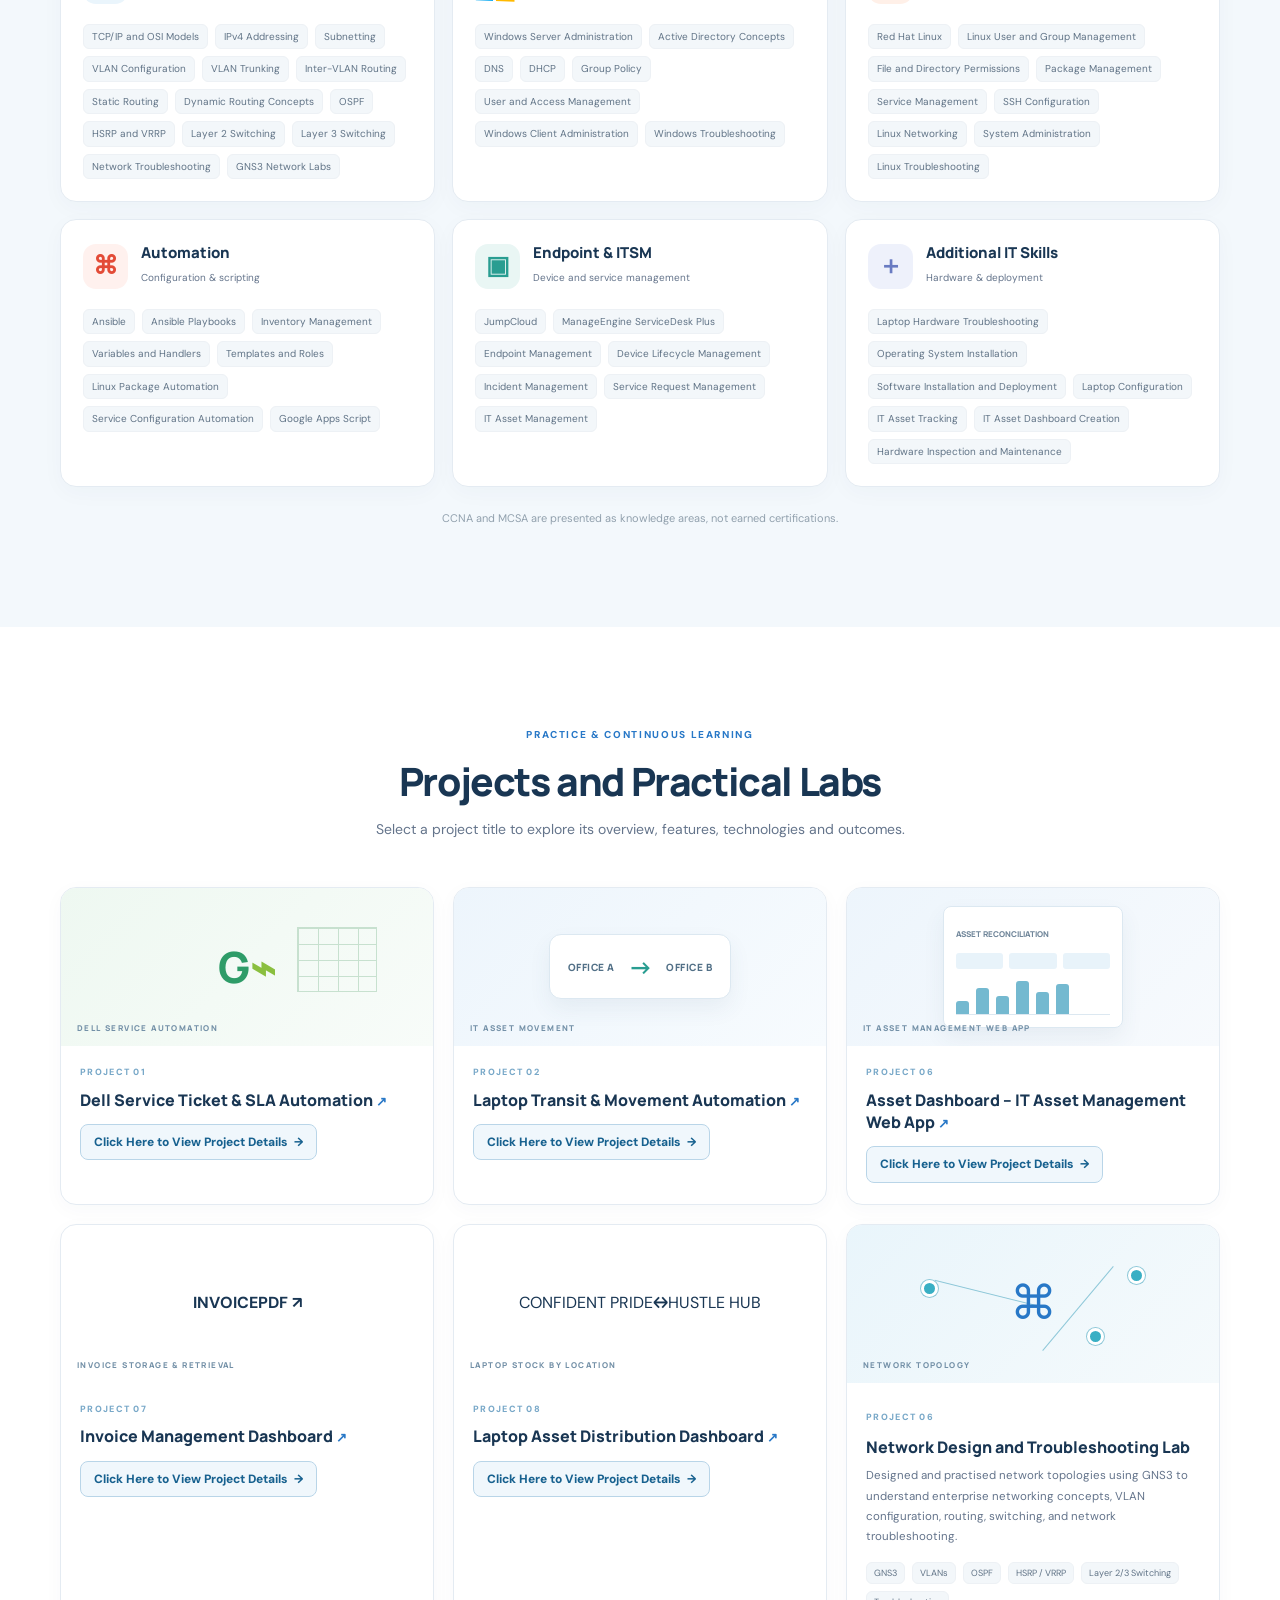
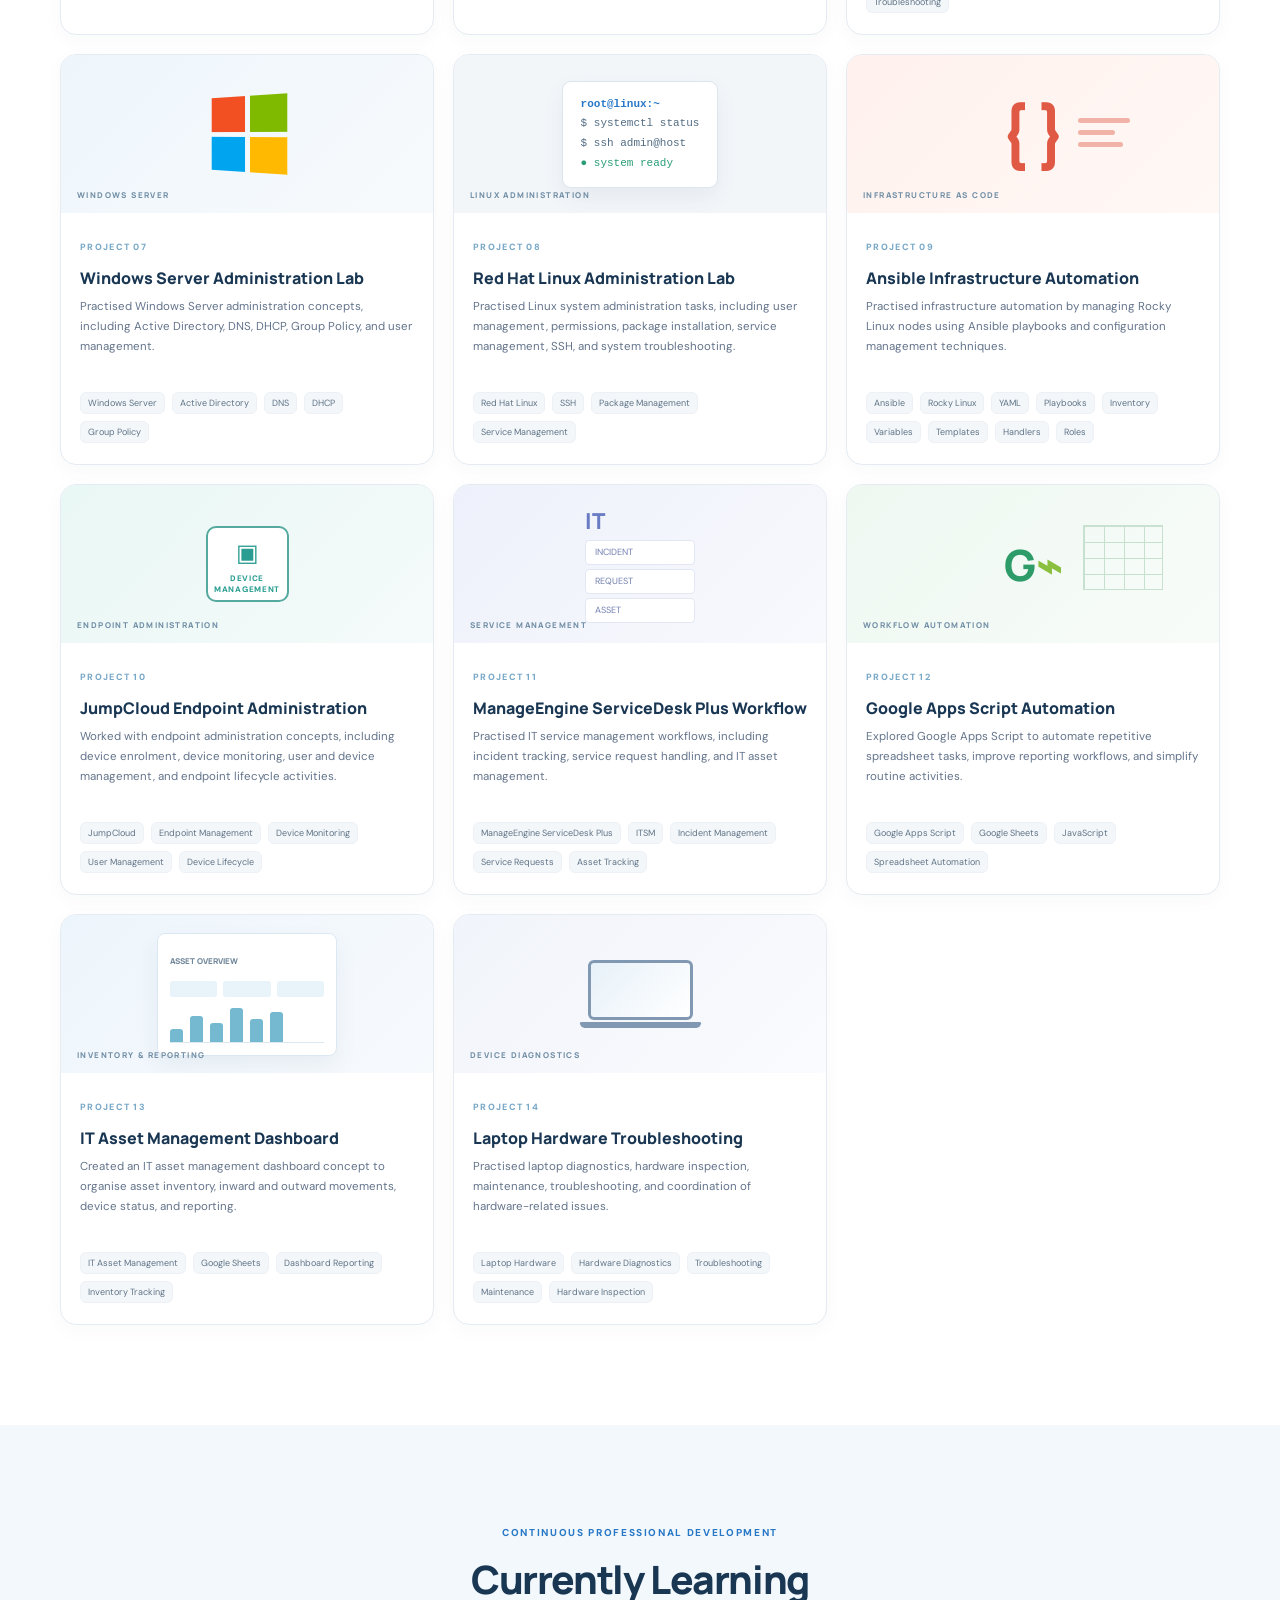
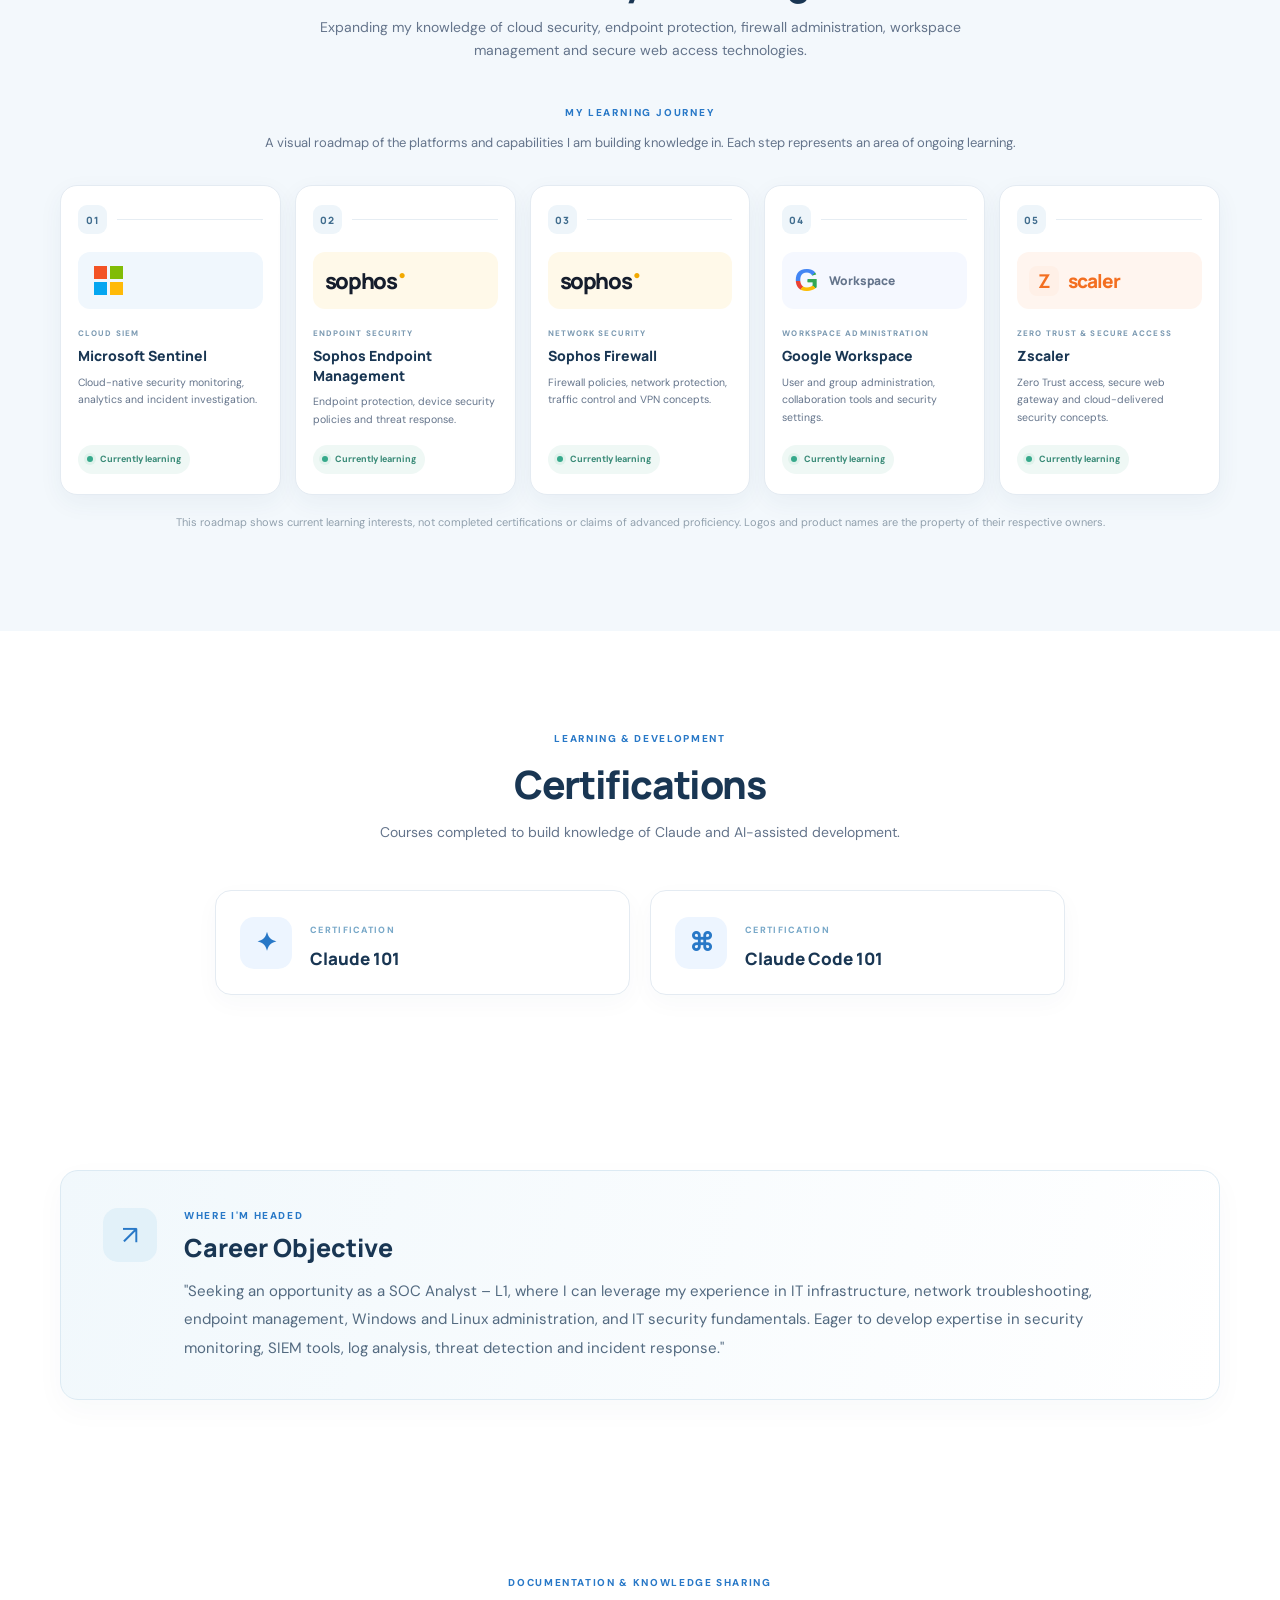
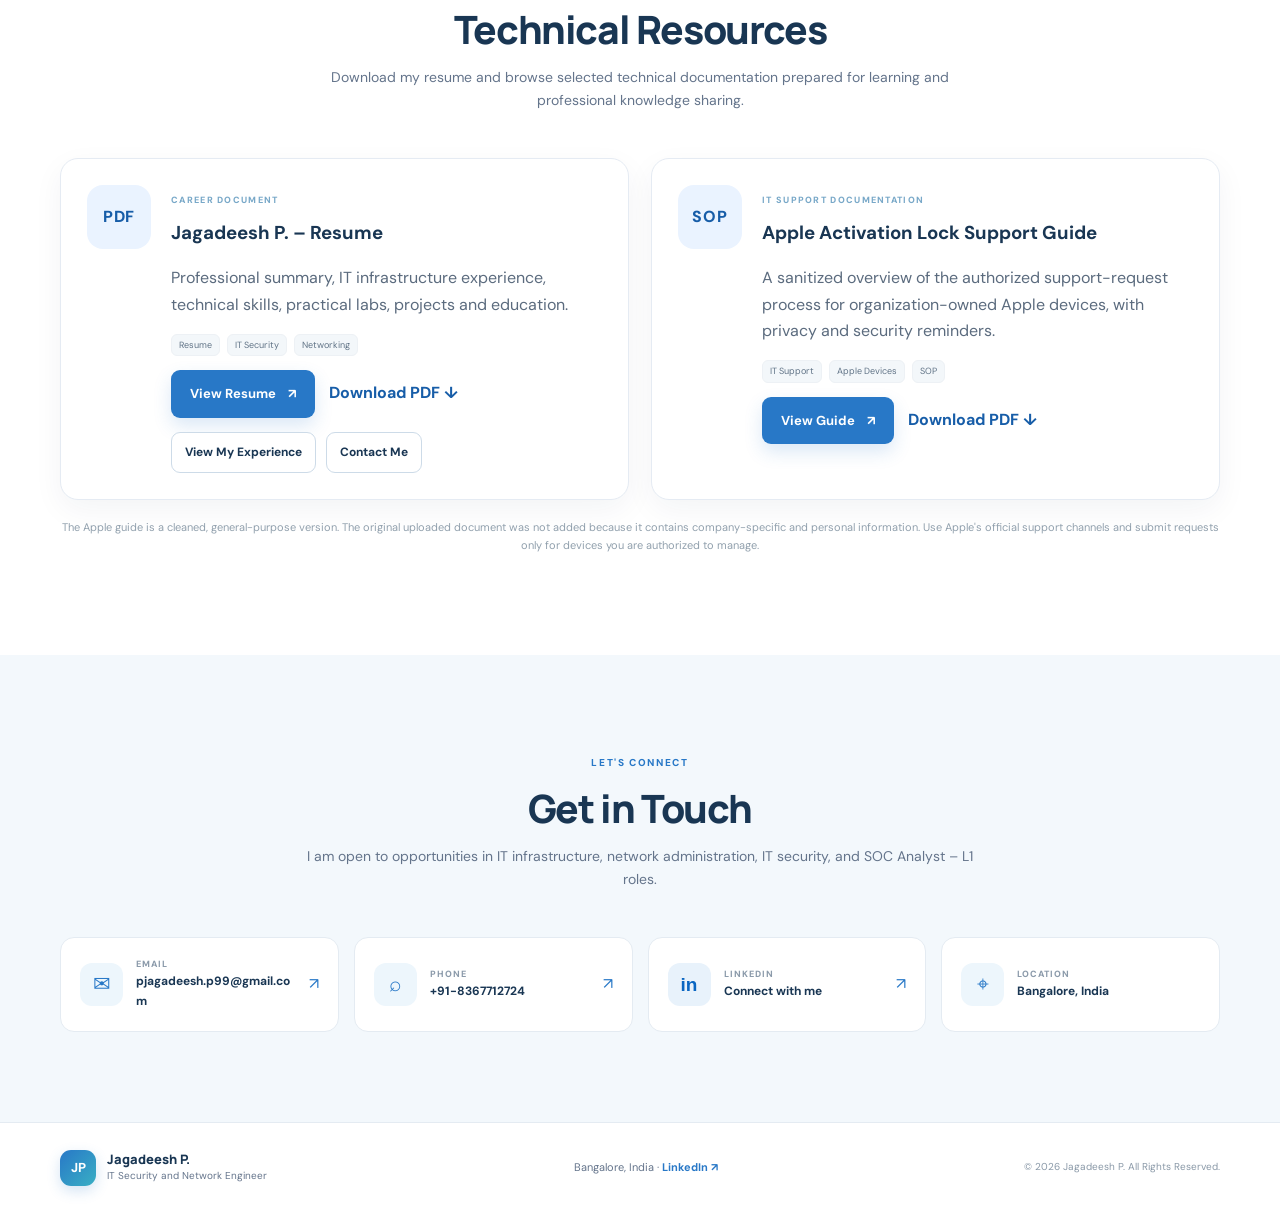
==== commit 4c34226f: "Add files via upload" ====
--- a/index.html
+++ b/index.html
@@ -139,6 +139,7 @@
             <div class="project-content">
               <span class="project-number">PROJECT 01</span>
               <h3><a href="project-01.html">Dell Service Ticket &amp; SLA Automation <span aria-hidden="true">↗</span></a></h3>
+              <a class="project-details-link" href="project-01.html">Click Here to View Project Details <span aria-hidden="true">→</span></a>
             </div>
           </article>
           <article class="project-card project-link-card">
@@ -149,20 +150,24 @@
             <div class="project-content">
               <span class="project-number">PROJECT 02</span>
               <h3><a href="project-02.html">Laptop Transit &amp; Movement Automation <span aria-hidden="true">↗</span></a></h3>
+              <a class="project-details-link" href="project-02.html">Click Here to View Project Details <span aria-hidden="true">→</span></a>
             </div>
           </article>
 
           <article class="project-card project-link-card">
             <div class="project-visual visual-dashboard"><div class="mini-dashboard"><b>ASSET RECONCILIATION</b><div class="dash-stats"><i></i><i></i><i></i></div><div class="dash-chart"><span></span><span></span><span></span><span></span><span></span><span></span></div></div><span class="visual-caption">IT ASSET MANAGEMENT WEB APP</span></div>
-            <div class="project-content"><span class="project-number">PROJECT 06</span><h3><a href="project-03.html">Asset Dashboard – IT Asset Management Web App <span aria-hidden="true">↗</span></a></h3></div>
+            <div class="project-content"><span class="project-number">PROJECT 06</span><h3><a href="project-03.html">Asset Dashboard – IT Asset Management Web App <span aria-hidden="true">↗</span></a></h3>
+              <a class="project-details-link" href="project-03.html">Click Here to View Project Details <span aria-hidden="true">→</span></a></div>
           </article>
           <article class="project-card project-link-card">
             <div class="project-visual visual-invoice"><div class="invoice-visual"><b>INVOICE</b><i></i><i></i><i></i><strong>PDF ↗</strong></div><span class="visual-caption">INVOICE STORAGE & RETRIEVAL</span></div>
-            <div class="project-content"><span class="project-number">PROJECT 07</span><h3><a href="project-04.html">Invoice Management Dashboard <span aria-hidden="true">↗</span></a></h3></div>
+            <div class="project-content"><span class="project-number">PROJECT 07</span><h3><a href="project-04.html">Invoice Management Dashboard <span aria-hidden="true">↗</span></a></h3>
+              <a class="project-details-link" href="project-04.html">Click Here to View Project Details <span aria-hidden="true">→</span></a></div>
           </article>
           <article class="project-card project-link-card">
             <div class="project-visual visual-distribution"><div class="distribution-visual"><span>CONFIDENT PRIDE</span><b>↔</b><span>HUSTLE HUB</span></div><span class="visual-caption">LAPTOP STOCK BY LOCATION</span></div>
-            <div class="project-content"><span class="project-number">PROJECT 08</span><h3><a href="project-05.html">Laptop Asset Distribution Dashboard <span aria-hidden="true">↗</span></a></h3></div>
+            <div class="project-content"><span class="project-number">PROJECT 08</span><h3><a href="project-05.html">Laptop Asset Distribution Dashboard <span aria-hidden="true">↗</span></a></h3>
+              <a class="project-details-link" href="project-05.html">Click Here to View Project Details <span aria-hidden="true">→</span></a></div>
           </article>
 
           <article class="project-card"><div class="project-visual visual-network"><span class="visual-symbol">⌘</span><span class="visual-caption">NETWORK TOPOLOGY</span><i class="p-node p1"></i><i class="p-node p2"></i><i class="p-node p3"></i><i class="p-line l1"></i><i class="p-line l2"></i></div><div class="project-content"><span class="project-number">PROJECT 06</span><h3>Network Design and Troubleshooting Lab</h3><p>Designed and practised network topologies using GNS3 to understand enterprise networking concepts, VLAN configuration, routing, switching, and network troubleshooting.</p><div class="project-tags"><span>GNS3</span><span>VLANs</span><span>OSPF</span><span>HSRP / VRRP</span><span>Layer 2/3 Switching</span><span>Troubleshooting</span></div></div></article>
--- a/styles.css
+++ b/styles.css
@@ -85,3 +85,31 @@
 .certification-label{font-size:9px;font-weight:800;letter-spacing:1.3px;color:#78a8c8}
 .certification-card h3{font:800 17px/1.4 Manrope,sans-serif;margin:5px 0 0;color:var(--ink)}
 @media(max-width:600px){.certifications-grid{grid-template-columns:1fr}.certification-card{padding:20px}}
+
+
+/* Clear call-to-action links for projects with separate detail pages */
+.project-link-card .project-details-link{
+  display:inline-flex;
+  align-items:center;
+  gap:7px;
+  margin-top:13px;
+  padding:9px 13px;
+  border:1px solid #b9d5e8;
+  border-radius:8px;
+  background:#f0f7fc;
+  color:#17618f;
+  font-size:12px;
+  font-weight:800;
+  line-height:1.35;
+  text-decoration:none;
+  transition:background .2s ease,border-color .2s ease,transform .2s ease;
+}
+.project-link-card .project-details-link:hover{
+  background:#e2f0fa;
+  border-color:#78afd2;
+  transform:translateY(-1px);
+}
+.project-link-card .project-details-link:focus-visible{
+  outline:3px solid #78afd2;
+  outline-offset:3px;
+}
